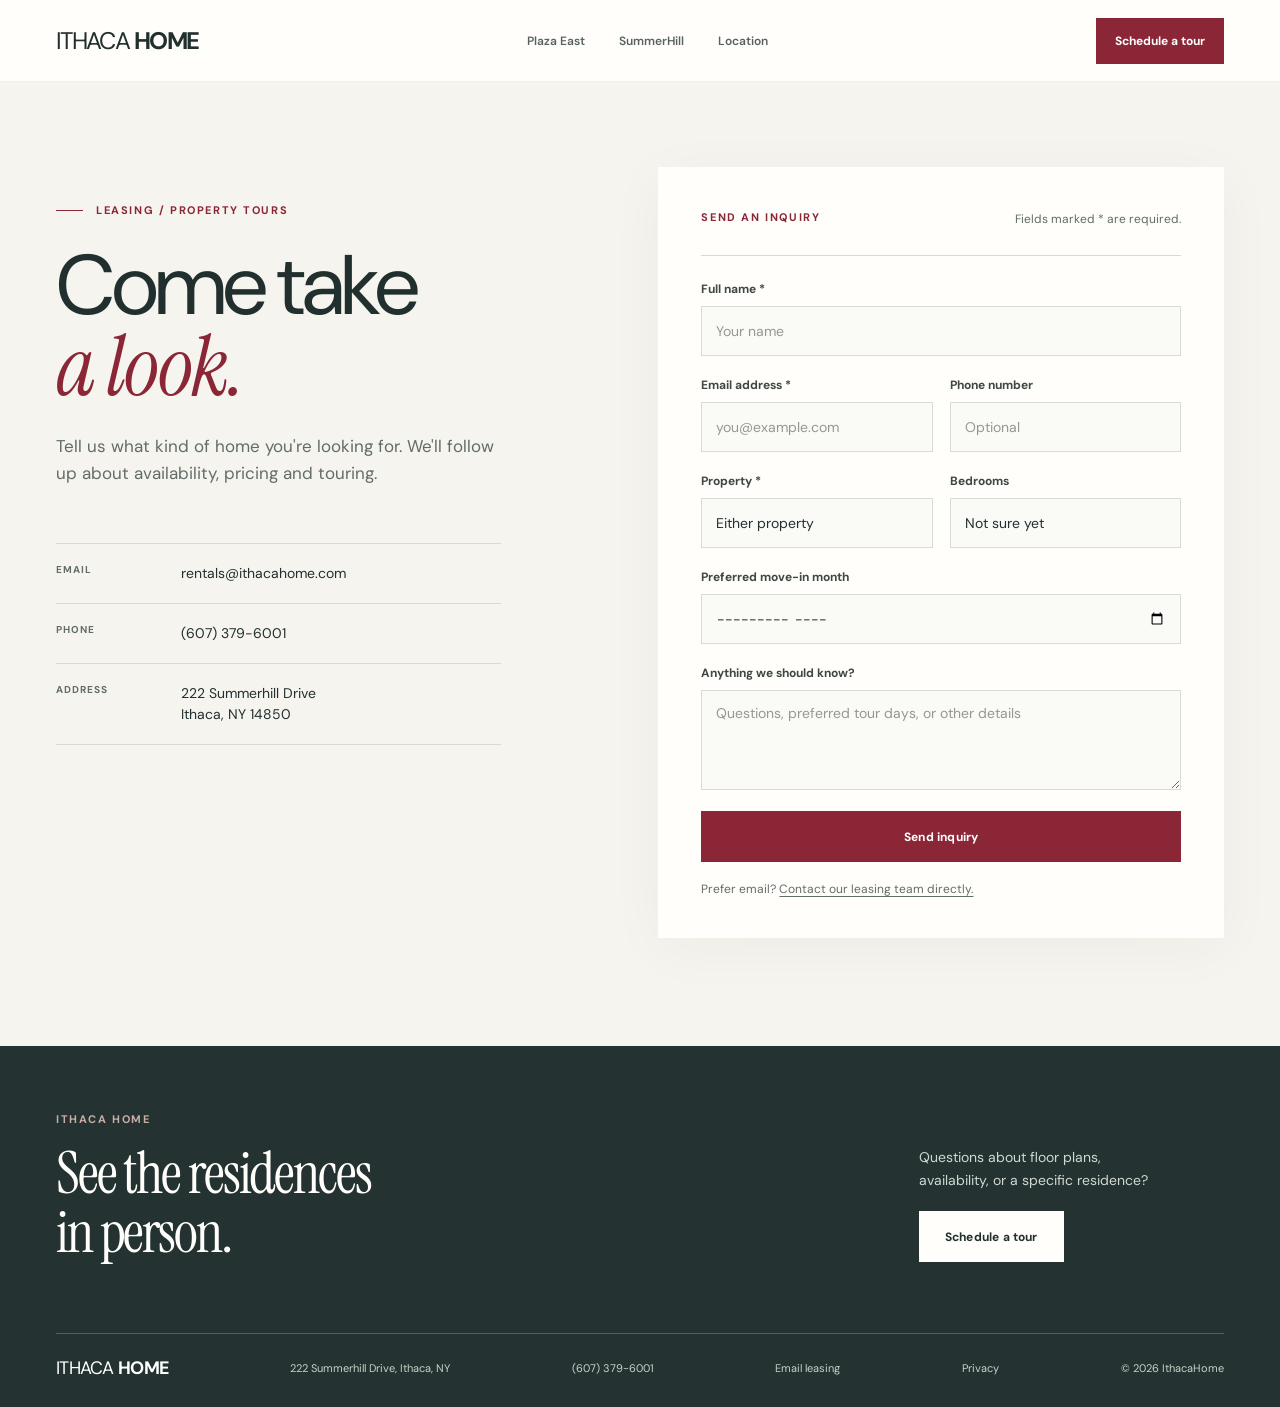
==== contact.html @ 6a053f97 "Redesign IthacaHome V9 with refined property-first layout and curated photography" ====
<!doctype html><html lang="en"><head><meta charset="utf-8"><meta name="viewport" content="width=device-width,initial-scale=1"><meta name="theme-color" content="#f6f4ee"><title>Contact &amp; Tours | IthacaHome</title><meta name="description" content="Ask about availability, leasing, or tours at Plaza East and SummerHill in Ithaca."><link rel="icon" href="/assets/favicon.svg" type="image/svg+xml"><link rel="preconnect" href="https://fonts.googleapis.com"><link rel="preconnect" href="https://fonts.gstatic.com" crossorigin><link href="https://fonts.googleapis.com/css2?family=DM+Sans:wght@400;500;600;700&family=Instrument+Serif:ital@0;1&display=swap" rel="stylesheet"><link rel="stylesheet" href="/assets/site-v9.css"><script src="/assets/site-v9.js" defer></script></head><body data-page="contact"><a class="skip-link" href="#main">Skip to content</a>
    <header class="site-header" id="site-header"><div class="header-inner"><a class="brand" href="/" aria-label="Ithaca Home, home"><span>ITHACA</span><span class="brand-home">HOME</span></a>
    <nav aria-label="Primary" class="desktop-links"><a href="/plaza-east.html" >Plaza East</a><a href="/summerhill.html" >SummerHill</a><a href="/neighborhood.html" >Location</a></nav>
    <a href="/contact.html" class="header-cta" aria-current="page">Schedule a tour</a>
    <button class="menu-button" type="button" id="menu-button" aria-controls="mobile-menu" aria-expanded="false" aria-label="Open menu"><span></span><span></span></button></div></header>
    <div class="mobile-menu" id="mobile-menu" aria-hidden="true"><nav aria-label="Mobile"><a href="/" >Home</a><a href="/plaza-east.html" >Plaza East</a><a href="/summerhill.html" >SummerHill</a><a href="/neighborhood.html" >Location</a><a href="/contact.html" aria-current="page">Schedule a tour</a></nav><div class="menu-details"><a href="tel:+16073796001">(607) 379-6001</a><a href="mailto:rentals@ithacahome.com">rentals@ithacahome.com</a></div></div><main id="main"><section class="contact-section"><div class="site-width contact-layout"><div class="contact-copy"><p class="overline line-accent">LEASING / PROPERTY TOURS</p><h1>Come take<br><em>a look.</em></h1><p>Tell us what kind of home you're looking for. We'll follow up about availability, pricing and touring.</p><div class="contact-details"><div><small>EMAIL</small><a href="mailto:rentals@ithacahome.com">rentals@ithacahome.com</a></div><div><small>PHONE</small><a href="tel:+16073796001">(607) 379-6001</a></div><div><small>ADDRESS</small><span>222 Summerhill Drive<br>Ithaca, NY 14850</span></div></div></div><div class="form-panel"><div class="form-heading"><span class="overline">SEND AN INQUIRY</span><p>Fields marked * are required.</p></div><form id="inquiry-form" novalidate><div class="form-field"><label for="name">Full name *</label><input type="text" id="name" name="name" autocomplete="name" maxlength="120" required placeholder="Your name"></div><div class="form-columns"><div class="form-field"><label for="email">Email address *</label><input type="email" id="email" name="email" maxlength="180" autocomplete="email" required placeholder="you@example.com"></div><div class="form-field"><label for="phone">Phone number</label><input type="tel" id="phone" name="phone" autocomplete="tel" maxlength="40" placeholder="Optional"></div></div><div class="form-columns"><div class="form-field"><label for="property">Property *</label><select id="property" name="property" required><option value="Either">Either property</option><option value="Plaza East">Plaza East</option><option value="SummerHill">SummerHill</option></select></div><div class="form-field"><label for="bedrooms">Bedrooms</label><select id="bedrooms" name="bedrooms"><option value="">Not sure yet</option><option value="2">2 bedrooms</option><option value="3">3 bedrooms</option><option value="4">4 bedrooms</option></select></div></div><div class="form-field"><label for="moveIn">Preferred move-in month</label><input id="moveIn" name="moveIn" type="month"></div><div class="form-field"><label for="message">Anything we should know?</label><textarea id="message" name="message" rows="4" maxlength="3000" placeholder="Questions, preferred tour days, or other details"></textarea></div><div class="trap" aria-hidden="true"><label for="website">Website</label><input type="text" id="website" name="website" tabindex="-1" autocomplete="off"></div><div id="form-status" class="form-status" role="status" aria-live="polite"></div><button class="btn btn-dark form-submit" type="submit">Send inquiry</button><p class="form-note">Prefer email? <a href="mailto:rentals@ithacahome.com">Contact our leasing team directly.</a></p></form></div></div></section></main><footer class="footer"><div class="site-width"><div class="footer-main"><div><p class="overline footer-overline">ITHACA HOME</p><h2>See the residences<br>in person.</h2></div><div class="footer-action"><p>Questions about floor plans, availability, or a specific residence?</p><a class="btn btn-light" href="/contact.html">Schedule a tour</a></div></div><div class="footer-bottom"><a href="/" class="footer-wordmark">ITHACA <strong>HOME</strong></a><span>222 Summerhill Drive, Ithaca, NY</span><a href="tel:+16073796001">(607) 379-6001</a><a href="mailto:rentals@ithacahome.com">Email leasing</a><a href="/privacy.html">Privacy</a><span>© <span id="year">2026</span> IthacaHome</span></div></div></footer><div class="lightbox" id="lightbox" aria-hidden="true" role="dialog" aria-label="Photo gallery" aria-modal="true"><button type="button" class="lightbox-close" aria-label="Close photo gallery">Close</button><button type="button" class="lightbox-prev" aria-label="Previous photo">Previous</button><figure><img alt="" id="lightbox-image"/><figcaption id="lightbox-caption"></figcaption></figure><button type="button" class="lightbox-next" aria-label="Next photo">Next</button></div></body></html>
---- assets/site-v9.css ----
:root{--ink:#21302e;--muted:#626c68;--paper:#f6f4ee;--cream:#eeeae1;--white:#fffefa;--burgundy:#8b2637;--rule:#dcd9d0;--dark:#243331;--font:'DM Sans',Arial,sans-serif;--serif:'Instrument Serif',Georgia,serif;--ease:cubic-bezier(.2,.7,.25,1)}
*{box-sizing:border-box}html{scroll-behavior:smooth;scroll-padding-top:82px}body{margin:0;background:var(--paper);color:var(--ink);font-family:var(--font);-webkit-font-smoothing:antialiased}body.menu-open,body.lightbox-open{overflow:hidden}img{display:block;max-width:100%}button,input,textarea,select{font:inherit}a{color:inherit;text-decoration:none}button{cursor:pointer}::selection{background:#8b2637;color:white}h1,h2,h3,h4,p,figure{margin:0}h1,h2,h3{font-weight:400}h1,h2{letter-spacing:-.037em}h1 em,h2 em{font-family:var(--serif);font-weight:400;letter-spacing:-.022em}p{line-height:1.6}a:focus-visible,button:focus-visible,input:focus-visible,textarea:focus-visible,select:focus-visible,summary:focus-visible{outline:3px solid #ad596a;outline-offset:4px}.skip-link{position:absolute;top:-100px;left:16px;padding:12px 24px;background:#fff;z-index:999}.skip-link:focus{top:15px}.site-width{width:min(1380px,calc(100% - 112px));margin-inline:auto}.overline{font-size:11px;line-height:1.4;letter-spacing:.145em;font-weight:700;color:var(--burgundy)}.line-accent{display:flex;align-items:center;gap:13px}.line-accent:before{content:'';width:27px;height:1px;background:currentColor}.btn{display:inline-flex;align-items:center;justify-content:center;min-height:51px;padding:15px 25px;font-size:12px;font-weight:700;letter-spacing:.015em;border:1px solid transparent;text-align:center;transition:background .3s,color .3s,transform .35s var(--ease),box-shadow .35s}.btn:hover{transform:translateY(-2px)}.btn-dark{color:white;background:var(--burgundy)}.btn-dark:hover{background:#67202d;box-shadow:0 9px 24px #611e2a2b}.btn-light{color:var(--ink);background:var(--white)}.btn-light:hover{background:#ded9cf}.text-link{display:inline-block;position:relative;padding:9px 0;color:var(--ink);font-size:13px;font-weight:700}.text-link:after{content:'';position:absolute;left:0;bottom:4px;width:100%;height:1px;background:currentColor;transition:transform .3s;transform-origin:right}.text-link:hover:after{transform:scaleX(.4)}.page-section{padding-block:104px}.site-header{height:82px;background:var(--white);position:relative;z-index:30;border-bottom:1px solid rgba(41,51,47,.07)}.header-inner{height:100%;width:min(1470px,calc(100% - 112px));margin:auto;display:flex;align-items:center;justify-content:space-between;gap:22px}.brand{white-space:nowrap;font-size:24px;letter-spacing:-.07em;display:flex;align-items:baseline;color:var(--ink)}.brand span:first-child{font-weight:400}.brand-home{font-weight:700;margin-left:5px}.desktop-links{display:flex;gap:34px;align-items:center;margin-left:auto;margin-right:auto}.desktop-links a{font-size:12px;font-weight:600;color:#576260;transition:color .22s;position:relative}.desktop-links a:hover,.desktop-links a[aria-current]{color:var(--burgundy)}.desktop-links a[aria-current]:after{content:'';height:2px;position:absolute;bottom:-12px;left:0;right:0;background:var(--burgundy)}.header-cta{background:var(--dark);color:white;font-size:12px;font-weight:700;padding:15px 19px;transition:background .25s}.header-cta:hover,.header-cta[aria-current]{background:var(--burgundy)}.menu-button{display:none;width:48px;height:48px;border:0;background:transparent;flex-direction:column;gap:6px;justify-content:center;align-items:center}.menu-button span{height:2px;width:23px;background:var(--ink);transition:transform .28s}.mobile-menu{display:none}
/* Above the fold */
.home-hero{min-height:676px;display:grid;grid-template-columns:minmax(440px,45%) 1fr;overflow:hidden;background:var(--white)}.hero-text{position:relative;min-height:676px;display:flex;flex-direction:column;padding:74px max(46px,calc((100vw - 1380px)/2)) 34px max(56px,calc((100vw - 1380px)/2));justify-content:center}.hero-text-inner{max-width:590px}.hero-text h1{font-size:clamp(68px,6.6vw,118px);line-height:.93;max-width:630px;margin:31px 0 24px}.hero-text h1 em{display:block;color:var(--burgundy);margin-top:7px}.hero-description{font-size:17px;color:var(--muted);max-width:415px;line-height:1.65}.hero-actions{display:flex;align-items:center;gap:34px;margin-top:31px;flex-wrap:wrap}.hero-detail{position:absolute;left:max(56px,calc((100vw - 1380px)/2));bottom:28px;display:flex;gap:22px}.hero-detail span{font-size:10px;font-weight:700;letter-spacing:.08em;color:#7b817c}.hero-detail span+span:before{content:'';display:inline-block;width:3px;height:3px;margin:0 22px 2px 0;border-radius:50%;background:var(--burgundy)}.hero-visual{position:relative;overflow:hidden;min-height:676px;background:#b1c1c2}.hero-visual img{height:100%;width:100%;object-fit:cover;object-position:52% 53%;animation:heroReveal 1.6s var(--ease) both}.image-label{position:absolute;bottom:24px;right:30px;background:rgba(254,254,249,.94);padding:11px 15px;color:var(--ink);font-size:9px;font-weight:700;letter-spacing:.13em;backdrop-filter:blur(8px)}@keyframes heroReveal{from{opacity:.45;transform:scale(1.08)}to{opacity:1;transform:scale(1)}}.enter{animation:fadeRise .8s var(--ease) both}.delay-1{animation-delay:.12s}.delay-2{animation-delay:.22s}.delay-3{animation-delay:.34s}@keyframes fadeRise{from{opacity:0;transform:translateY(19px)}to{opacity:1;transform:none}}
/* Home / property overview */
.section-lead{display:grid;grid-template-columns:1.4fr .62fr;gap:45px;align-items:end;margin-bottom:44px}.section-lead h2{font-size:clamp(45px,4.8vw,72px);line-height:1.02;margin-top:16px}.section-lead h2 em{color:var(--burgundy)}.section-lead>p{max-width:325px;color:var(--muted);font-size:15px;padding-bottom:7px}.property-section{background:var(--paper)}.property-showcase{display:grid;grid-template-columns:1fr 1fr;gap:22px}.property-feature{display:block;min-width:0;background:var(--white);transition:transform .5s var(--ease),box-shadow .5s var(--ease)}.property-feature:hover{transform:translateY(-5px);box-shadow:0 22px 60px #1b30261a}.feature-photo{height:clamp(320px,33vw,470px);overflow:hidden;background:#dedad3}.feature-photo img{width:100%;height:100%;object-fit:cover;transition:transform .8s var(--ease)}.property-feature:hover .feature-photo img{transform:scale(1.045)}.feature-bottom{padding:28px 30px 32px;display:flex;align-items:flex-end;justify-content:space-between;gap:20px}.feature-bottom h3{font:400 clamp(35px,3.5vw,51px)/1 var(--serif);margin:12px 0 7px}.feature-bottom p:not(.overline){font-size:13px;color:var(--muted)}.feature-link{white-space:nowrap;display:flex;flex-direction:column;gap:7px;align-items:flex-start;font-size:12px;font-weight:700}.underbar{height:1px;width:100%;background:var(--burgundy);transform-origin:left;transition:transform .35s}.property-feature:hover .underbar{transform:scaleX(.6)}.editorial-section{background:#e9e7df}.editorial-layout{display:grid;grid-template-columns:1fr 1fr;gap:9%}.editorial-copy{align-self:center}.editorial-copy h2{font-size:clamp(46px,4.5vw,69px);line-height:1.03;margin:16px 0 22px}.editorial-copy h2 em{color:var(--burgundy)}.editorial-copy>p:not(.overline){font-size:15px;color:var(--muted);max-width:385px;margin-bottom:20px}.amenity-rows{border-top:1px solid #c9c6bc}.amenity-rows>div{border-bottom:1px solid #c9c6bc;padding:18px 0;display:grid;grid-template-columns:1fr 1.1fr;gap:24px;align-items:start}.amenity-rows h3{font-size:18px;font-weight:600;line-height:1.3}.amenity-rows p{font-size:13px;line-height:1.6;color:var(--muted)}.interior-section{background:var(--white)}.section-lead.compact h2{font-size:clamp(46px,4.4vw,68px)}.interior-grid{display:grid;grid-template-columns:1fr 1fr;gap:22px}.interior-photo img{height:clamp(290px,32vw,450px);width:100%;object-fit:cover;background:#e4e0d7}.interior-photo figcaption{display:flex;justify-content:space-between;border-bottom:1px solid var(--rule);padding:17px 1px;font-size:13px}.interior-photo strong{font-weight:700}.interior-photo figcaption span{color:var(--muted)}.cta-strip{padding:45px 0;background:#dfded5}.strip-content{display:flex;align-items:center;justify-content:space-between;gap:30px}.strip-content h2{font:400 clamp(35px,3.7vw,55px)/1.07 var(--serif);margin-top:11px}
/* Detail property pages */
.detail-hero{background:var(--white)}.detail-hero-inner{display:grid;grid-template-columns:42% 58%;min-height:550px}.detail-hero-copy{position:relative;padding:85px 35px 55px 0;display:flex;flex-direction:column;justify-content:center}.detail-hero-copy h1{font-size:clamp(65px,6.4vw,100px);line-height:.96;margin:29px 0 22px}.detail-hero-copy h1 em{color:var(--burgundy)}.detail-summary{font-size:17px;color:var(--muted);max-width:420px}.detail-actions{display:flex;gap:28px;align-items:center;flex-wrap:wrap;margin-top:30px}.detail-stat{position:absolute;bottom:33px;left:0;display:flex;gap:28px;color:#797f79;font-size:10px;font-weight:700;letter-spacing:.09em}.detail-photo{height:550px;position:relative;overflow:hidden}.detail-photo img{height:100%;width:100%;object-fit:cover;animation:heroReveal 1.3s var(--ease) both}.detail-introduction{background:var(--paper);padding-block:88px}.detail-intro-inner{display:grid;grid-template-columns:1fr 1fr;gap:10%;align-items:center}.detail-intro-inner h2{font-size:clamp(49px,4.6vw,72px);line-height:1.03;margin-top:15px}.detail-intro-inner h2 em{color:var(--burgundy)}.intro-paragraph p{font-size:18px;line-height:1.6;max-width:580px;color:#4c5853;margin-bottom:20px}.feature-list-section{background:#ebe9e1;padding-block:70px 78px}.fact-grid{display:grid;grid-template-columns:repeat(3,1fr);gap:0 33px;margin-top:27px}.fact-item{border-top:1px solid #cfcac1;padding:19px 0 23px}.fact-item h3{font-size:17px;font-weight:600;margin-bottom:9px}.fact-item p{color:var(--muted);font-size:13px}.floor-section{background:var(--white)}.floor-layout{display:grid;grid-template-columns:1fr 1fr;gap:10%;align-items:start}.floor-intro h2{font-size:clamp(47px,4.2vw,65px);line-height:1.04;margin:17px 0 18px}.floor-intro h2 em{color:var(--burgundy)}.floor-intro>p:not(.overline){color:var(--muted);max-width:430px;font-size:15px}.bedroom-options{display:grid;gap:10px}.bedroom-option{display:flex;align-items:center;gap:23px;border:1px solid var(--rule);padding:19px 23px;background:#faf9f5;transition:background .25s,transform .3s}.bedroom-option:hover{background:#eeeae2;transform:translateX(3px)}.bedroom-option>span{font:400 51px/1 var(--serif);color:var(--burgundy);width:40px}.bedroom-option div{display:flex;flex-direction:column;gap:4px}.bedroom-option strong{font-size:15px}.bedroom-option small{font-size:12px;color:var(--muted)}.gallery-section{background:var(--paper);padding-top:90px}.gallery-grid{display:grid;grid-auto-flow:dense;grid-template-columns:repeat(3,minmax(0,1fr));gap:13px}.gallery-tile{border:0;position:relative;padding:0;background:#e5e3dc;height:285px;overflow:hidden}.gallery-tile.gallery-large{grid-column:span 2;height:410px}.gallery-tile img{height:100%;width:100%;object-fit:cover;transition:transform .7s var(--ease),filter .5s;filter:saturate(.91)}.gallery-tile:hover img{transform:scale(1.04);filter:saturate(1)}.gallery-tile:after{content:'';position:absolute;inset:50% 0 0;background:linear-gradient(transparent,rgba(0,0,0,.38));pointer-events:none;opacity:.65}.gallery-count{position:absolute;bottom:16px;left:18px;color:white;font-size:10px;letter-spacing:.08em;z-index:1}.gallery-hidden{display:none}.gallery-more{margin:25px auto 0;display:block;min-height:47px;border:1px solid var(--ink);background:transparent;color:var(--ink);font-weight:700;font-size:12px;padding:10px 27px;transition:background .25s,color .25s}.gallery-more:hover{background:var(--ink);color:white}.next-property{background:#e4e1d8;padding-block:50px}.next-property-inner{display:flex;align-items:center;justify-content:space-between;gap:30px}.next-property h2{font:400 50px/1.1 var(--serif);margin-top:8px}
/* Neighborhood */
.neighborhood-hero{padding:80px 0;background:var(--white)}.neighborhood-split{display:grid;grid-template-columns:42% 58%;align-items:center;gap:0}.neighborhood-split>div{padding:25px 50px 25px 0}.neighborhood-split h1{font-size:clamp(57px,5.6vw,88px);line-height:.98;margin:26px 0}.neighborhood-split h1 em{color:var(--burgundy)}.neighborhood-split p:not(.overline){font-size:16px;color:var(--muted);max-width:410px;margin-bottom:24px}.neighborhood-image{height:580px;overflow:hidden;position:relative}.neighborhood-image img{width:100%;height:100%;object-fit:cover}.neighborhood-image figcaption,.location-photo-inner figcaption{position:absolute;bottom:18px;left:19px;background:var(--white);font-size:10px;letter-spacing:.09em;padding:9px 12px}.location-info{background:#e9e7df}.location-cards{display:grid;grid-template-columns:1fr 1fr;gap:12%}.location-cards h2{font-size:clamp(53px,4.8vw,74px);line-height:1.02;margin:20px 0 18px}.location-points>div{border-top:1px solid #c9c6bd;padding:20px 0}.location-points h3{font-size:18px;font-weight:600;margin-bottom:8px}.location-points p{font-size:14px;color:var(--muted)}.location-photo-block{background:var(--white)}.location-photo-inner{display:grid;grid-template-columns:1fr .75fr;gap:8%;align-items:center}.location-photo-inner figure{position:relative}.location-photo-inner img{height:420px;width:100%;object-fit:cover}.location-photo-inner h2{font-size:clamp(42px,4vw,62px);line-height:1.09;margin:21px 0 29px}
/* Contact */
.contact-section{background:var(--paper);padding:85px 0 108px}.contact-layout{display:grid;grid-template-columns:.9fr 1fr;gap:8%;align-items:start}.contact-copy{padding-top:36px}.contact-copy h1{font-size:clamp(67px,6.6vw,103px);line-height:.96;margin:27px 0 25px}.contact-copy h1 em{color:var(--burgundy)}.contact-copy>p:not(.overline){color:var(--muted);font-size:17px;max-width:440px}.contact-details{border-top:1px solid var(--rule);margin-top:56px;max-width:445px}.contact-details>div{display:grid;grid-template-columns:110px 1fr;gap:15px;border-bottom:1px solid var(--rule);padding:19px 0}.contact-details small{color:var(--muted);font-weight:700;font-size:10px;letter-spacing:.1em}.contact-details a,.contact-details span{font-size:14px;line-height:1.5}.contact-details a:hover{color:var(--burgundy)}.form-panel{padding:43px 43px 39px;background:var(--white);box-shadow:0 10px 55px #27271e0a}.form-heading{display:flex;justify-content:space-between;gap:10px;border-bottom:1px solid var(--rule);padding-bottom:26px;margin-bottom:25px}.form-heading p{font-size:12px;color:var(--muted)}.form-field{margin-bottom:21px}.form-field label{display:block;font-size:12px;font-weight:700;margin-bottom:9px;color:#3d4844}.form-field input,.form-field select,.form-field textarea{display:block;width:100%;appearance:none;border:1px solid #d9dbd6;border-radius:0;min-height:50px;background:#fafaf7;color:var(--ink);font-size:14px;padding:13px 14px;transition:border .2s,background .2s}.form-field textarea{resize:vertical;min-height:95px}.form-field input:focus,.form-field select:focus,.form-field textarea:focus{border-color:var(--burgundy);background:#fff;outline:1px solid var(--burgundy);outline-offset:0}.form-field ::placeholder{color:#929992}.form-columns{display:grid;grid-template-columns:1fr 1fr;gap:17px}.trap{position:absolute;left:-9999px;height:1px;overflow:hidden}.form-submit{width:100%}.form-status{min-height:0;font-size:13px;line-height:1.5}.form-status:not(:empty){padding:12px;margin:0 0 17px;background:#f3e8e2}.form-status.success{background:#e7f0e9}.form-note{font-size:12px;color:var(--muted);margin-top:18px}.form-note a{text-decoration:underline;text-underline-offset:3px}.text-page{padding:96px 0 130px}.text-page h1{font-size:clamp(64px,6vw,99px);margin:20px 0 40px}.policy-copy{max-width:790px}.policy-copy>p{font-size:16px;color:var(--muted);margin:0 0 22px}.policy-copy h2{font-family:var(--serif);font-size:33px;margin:31px 0 14px}.policy-copy a{text-decoration:underline}.policy-copy .policy-note{font-size:13px;margin-top:50px}
/* Footer */
.footer{background:var(--dark);color:var(--white);padding:66px 0 27px}.footer-main{display:grid;grid-template-columns:1fr .38fr;gap:60px;align-items:end;padding-bottom:71px}.footer-overline{color:#cbaea6}.footer-main h2{font:400 clamp(43px,4.5vw,70px)/1.02 var(--serif);margin-top:17px}.footer-action p{font-size:14px;color:#d1d8d2;max-width:245px;margin-bottom:20px}.footer-bottom{border-top:1px solid #56605b;padding-top:22px;display:flex;gap:25px;align-items:center;justify-content:space-between;flex-wrap:wrap}.footer-bottom>*{font-size:11px;color:#cbd1ca}.footer-wordmark{white-space:nowrap;font-size:18px;letter-spacing:-.04em!important;color:white!important}.footer-wordmark strong{font-weight:700}.footer-bottom a:hover{text-decoration:underline}
/* Lightbox */
.lightbox{display:none;position:fixed;inset:0;background:rgba(17,22,20,.96);z-index:200;color:white;align-items:center;justify-content:center;gap:22px;padding:60px 30px 40px}.lightbox[aria-hidden="false"]{display:flex}.lightbox figure{height:100%;width:min(78vw,1200px);display:flex;flex-direction:column;align-items:center;justify-content:center}.lightbox figure img{width:100%;height:calc(100% - 36px);object-fit:contain}.lightbox figcaption{text-align:center;font-size:12px;padding-top:12px;color:#ddd}.lightbox button{border:1px solid #9a9d98;background:transparent;color:white;font-size:12px;min-height:44px;padding:9px 14px}.lightbox button:hover{background:#ffffff1e}.lightbox-close{position:absolute;right:22px;top:22px}.lightbox-prev,.lightbox-next{min-width:78px}
/* Reveal */
.reveal{opacity:0;transform:translateY(25px);transition:opacity .9s var(--ease),transform .9s var(--ease)}.reveal.in-view{opacity:1;transform:none}.reveal-late{transition-delay:.12s}
@media(max-width:1200px){.site-width{width:calc(100% - 80px)}.header-inner{width:calc(100% - 80px)}.home-hero{grid-template-columns:47% 53%}.hero-text{padding-left:40px;padding-right:30px}.hero-detail{left:40px}.hero-text h1{font-size:clamp(65px,6.5vw,93px)}.hero-description{font-size:15px}.detail-hero-inner{grid-template-columns:45% 55%}.detail-hero-copy h1{font-size:clamp(58px,6vw,78px)}}
@media(max-width:900px){.page-section{padding-block:75px}.site-width{width:calc(100% - 52px)}.header-inner{width:calc(100% - 52px)}.site-header{height:72px}.desktop-links{gap:17px}.brand{font-size:21px}.home-hero{grid-template-columns:47% 53%;min-height:530px}.hero-visual,.hero-text{min-height:530px}.hero-text{padding:53px 25px 40px 26px}.hero-detail{left:26px;bottom:21px;gap:8px}.hero-detail span{font-size:8px}.hero-detail span+span:before{margin:0 8px 2px 0}.hero-text h1{font-size:clamp(51px,6.9vw,69px);margin:23px 0 16px}.hero-description{font-size:14px}.hero-actions{gap:18px}.section-lead{grid-template-columns:1fr 0.7fr;gap:25px}.feature-bottom{padding:21px}.editorial-layout{gap:5%}.amenity-rows>div{grid-template-columns:1fr;gap:5px}.amenity-rows h3{font-size:16px}.detail-hero-inner{grid-template-columns:45% 55%;min-height:490px}.detail-photo{height:490px}.detail-hero-copy{padding:52px 20px 47px 0}.detail-hero-copy h1{font-size:clamp(53px,6.3vw,74px)}.detail-stat{font-size:9px}.detail-summary{font-size:15px}.gallery-tile{height:205px}.gallery-tile.gallery-large{height:305px}.contact-layout{gap:5%}.form-panel{padding:30px}.contact-copy h1{font-size:70px}}
@media(max-width:700px){html{scroll-padding-top:68px}.site-header{height:67px;position:sticky;top:0;box-shadow:0 1px 0 #dedfd7}.header-inner{width:calc(100% - 38px)}.brand{font-size:21px}.desktop-links{display:none}.header-cta{margin-left:auto;font-size:11px;padding:12px 13px}.menu-button{display:flex;width:36px;height:41px;margin-left:1px}.menu-button span{width:21px}.menu-button[aria-expanded="true"] span:first-child{transform:translateY(4px) rotate(45deg)}.menu-button[aria-expanded="true"] span:last-child{transform:translateY(-4px) rotate(-45deg)}.mobile-menu{display:block;position:fixed;top:67px;right:0;left:0;z-index:28;background:var(--white);padding:22px 24px 30px;box-shadow:0 20px 28px #00000014;transform:translateY(-110%);opacity:0;visibility:hidden;transition:transform .32s var(--ease),opacity .25s,visibility .3s;max-height:calc(100dvh - 67px);overflow:auto}.mobile-menu.open{transform:none;opacity:1;visibility:visible}.mobile-menu nav{display:grid}.mobile-menu nav a{border-bottom:1px solid var(--rule);font-size:20px;padding:15px 0;letter-spacing:-.035em}.mobile-menu nav a[aria-current]{color:var(--burgundy)}.menu-details{display:flex;flex-direction:column;gap:9px;padding-top:22px;font-size:12px;color:var(--muted)}.site-width{width:calc(100% - 38px)}.overline{font-size:10px}.page-section{padding-block:63px}.home-hero{display:flex;flex-direction:column;min-height:0}.hero-text{order:1;min-height:0;padding:53px 21px 43px}.hero-text-inner{max-width:530px}.hero-text h1{font-size:clamp(59px,12vw,88px);margin:25px 0 20px;max-width:530px}.hero-description{font-size:15px;max-width:440px}.hero-actions{gap:20px;margin-top:24px}.hero-detail{position:static;gap:13px;margin-top:48px;flex-wrap:wrap}.hero-detail span{font-size:9px}.hero-visual{min-height:0;height:350px;order:2}.hero-visual img{object-position:50% 51%}.image-label{bottom:13px;right:13px;padding:8px 10px;font-size:8px}.section-lead{display:block;margin-bottom:26px}.section-lead h2,.section-lead.compact h2{font-size:clamp(47px,10vw,64px);margin-top:12px}.section-lead>p{margin-top:16px;font-size:14px;max-width:420px}.property-showcase{grid-template-columns:1fr;gap:24px}.feature-photo{height:310px}.feature-bottom{padding:20px 18px 24px}.feature-bottom h3{font-size:42px}.feature-link{font-size:11px}.editorial-layout{grid-template-columns:1fr;gap:32px}.editorial-copy h2{font-size:clamp(49px,9.5vw,65px)}.amenity-rows>div{grid-template-columns:1fr 1fr;gap:14px}.interior-grid{grid-template-columns:1fr;gap:32px}.interior-photo img{height:320px}.strip-content{align-items:flex-start;flex-direction:column;gap:18px}.strip-content h2{font-size:42px}.detail-hero-inner{width:100%;display:flex;flex-direction:column;min-height:0}.detail-hero-copy{padding:54px 19px 58px}.detail-hero-copy h1{font-size:clamp(66px,11.5vw,90px);margin:24px 0 18px}.detail-hero-copy h1 em{display:inline}.detail-summary{font-size:15px}.detail-stat{position:static;margin-top:35px;font-size:9px;flex-wrap:wrap}.detail-photo{height:380px}.detail-introduction{padding-block:60px}.detail-intro-inner{grid-template-columns:1fr;gap:22px}.detail-intro-inner h2{font-size:57px}.intro-paragraph p{font-size:16px}.fact-grid{grid-template-columns:1fr 1fr;gap:0 17px}.fact-item h3{font-size:15px}.floor-layout{grid-template-columns:1fr;gap:27px}.floor-intro h2{font-size:54px}.gallery-grid{grid-template-columns:repeat(2,minmax(0,1fr));gap:8px}.gallery-tile{height:170px}.gallery-tile.gallery-large{height:235px}.gallery-section{padding-top:69px}.next-property-inner{align-items:flex-start;flex-direction:column;gap:20px}.next-property h2{font-size:44px}.neighborhood-hero{padding:43px 0 0}.neighborhood-split{display:block}.neighborhood-split>div{padding:10px 0 35px}.neighborhood-split h1{font-size:clamp(57px,11vw,79px)}.neighborhood-image{height:360px;margin:0 -19px}.location-cards,.location-photo-inner{grid-template-columns:1fr;gap:25px}.location-cards h2{font-size:57px}.location-photo-inner img{height:285px}.location-photo-inner>div{padding-top:8px}.location-photo-inner h2{font-size:49px}.contact-section{padding:48px 0 75px}.contact-layout{grid-template-columns:1fr;gap:32px}.contact-copy{padding-top:3px}.contact-copy h1{font-size:clamp(70px,13vw,92px);margin:22px 0}.contact-copy>p:not(.overline){font-size:15px}.contact-details{margin-top:30px}.contact-details>div{padding:12px 0}.form-panel{padding:27px 20px 30px}.form-heading{padding-bottom:19px;margin-bottom:20px}.form-columns{grid-template-columns:1fr;gap:0}.form-field{margin-bottom:17px}.form-field input,.form-field select{min-height:48px}.text-page{padding:63px 0}.text-page h1{font-size:67px}.footer{padding:52px 0 26px}.footer-main{grid-template-columns:1fr;gap:23px;padding-bottom:40px}.footer-main h2{font-size:53px}.footer-action p{max-width:370px}.footer-bottom{display:grid;grid-template-columns:1fr 1fr;gap:17px}.footer-bottom>*{font-size:11px}.footer-wordmark{grid-column:span 2}.lightbox{padding:65px 12px 28px;gap:5px}.lightbox figure{width:calc(100vw - 112px)}.lightbox button{font-size:10px;padding:5px;min-width:0}.lightbox-prev,.lightbox-next{max-width:48px;word-break:break-all}}
@media(max-width:390px){.hero-text h1{font-size:57px}.hero-visual{height:300px}.hero-actions{gap:12px}.btn{padding:14px 17px}.hero-detail{gap:8px}.hero-detail span{font-size:8px}.feature-photo{height:260px}.feature-bottom{align-items:flex-start}.feature-link{white-space:normal;margin-top:6px}.amenity-rows>div{grid-template-columns:1fr}.detail-photo{height:310px}.gallery-tile{height:135px}.gallery-tile.gallery-large{height:180px}.footer-bottom{grid-template-columns:1fr}}
@media(prefers-reduced-motion:reduce){html{scroll-behavior:auto}*,*:before,*:after{animation-duration:.01ms!important;animation-iteration-count:1!important;transition-duration:.01ms!important}.reveal{opacity:1;transform:none}}

/* Intentional large-format property interiors */
.interior-detail{background:#fffefa;padding-block:83px}.interior-detail-heading{display:flex;justify-content:space-between;align-items:end;margin-bottom:24px}.interior-detail-heading h2{font-size:clamp(43px,4.2vw,64px)}.interior-detail-heading em{color:var(--burgundy)}.detail-image-pair{display:grid;grid-template-columns:1.25fr .75fr;gap:17px}.detail-image-pair figure{margin:0}.detail-image-pair img{height:430px;object-fit:cover;width:100%;background:#eeeae1}.detail-image-pair figcaption{font-size:10px;letter-spacing:.12em;font-weight:700;color:var(--muted);padding-top:12px}@media(max-width:700px){.interior-detail{padding-block:60px}.interior-detail-heading{display:block}.interior-detail-heading h2{margin-top:12px;font-size:50px}.detail-image-pair{grid-template-columns:1fr;gap:23px}.detail-image-pair img{height:285px}}
.desktop-links a{white-space:nowrap}
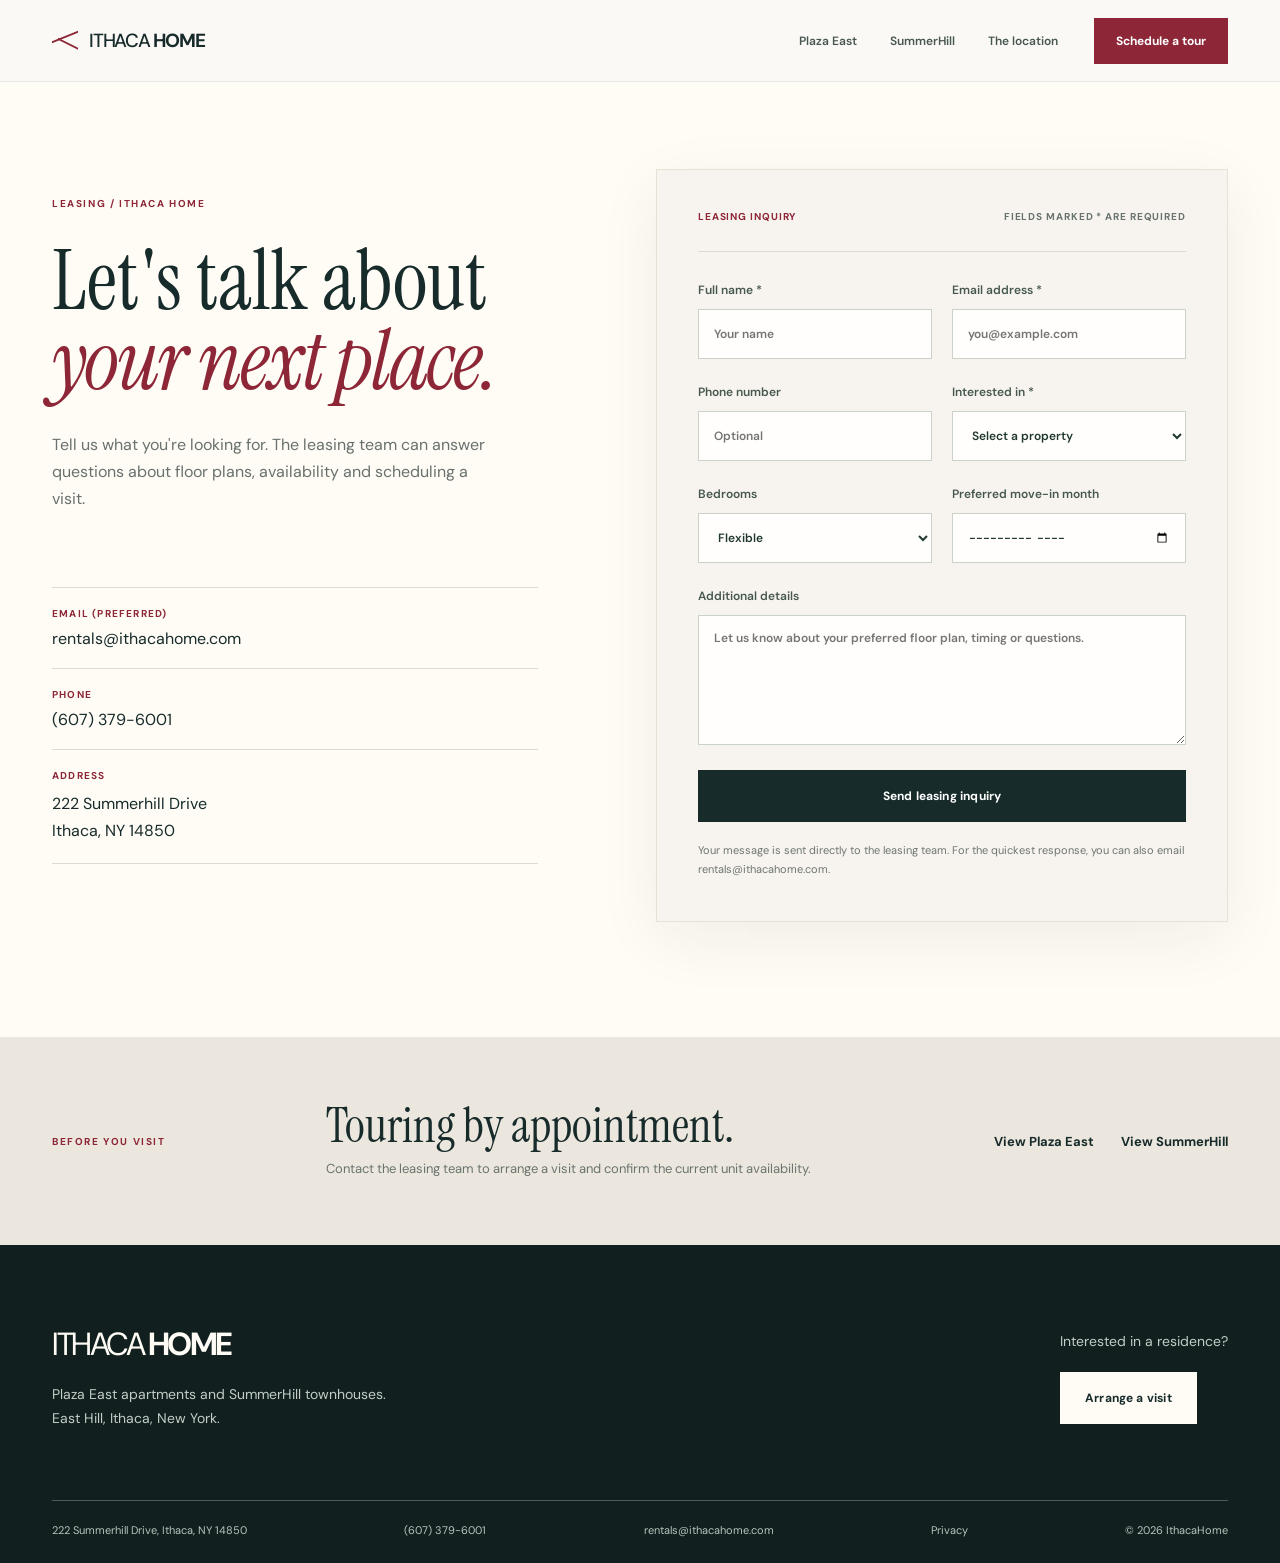
==== commit 9c04d8ae: "Redesign IthacaHome: cinematic layouts, complete galleries, responsive experience, SEO" ====
--- a/contact.html
+++ b/contact.html
@@ -1,6 +1,2 @@
-<!doctype html><html lang="en"><head><meta charset="utf-8"><meta name="viewport" content="width=device-width,initial-scale=1"><meta name="theme-color" content="#f6f4ee"><title>Contact &amp; Tours | IthacaHome</title><meta name="description" content="Ask about availability, leasing, or tours at Plaza East and SummerHill in Ithaca."><link rel="icon" href="/assets/favicon.svg" type="image/svg+xml"><link rel="preconnect" href="https://fonts.googleapis.com"><link rel="preconnect" href="https://fonts.gstatic.com" crossorigin><link href="https://fonts.googleapis.com/css2?family=DM+Sans:wght@400;500;600;700&family=Instrument+Serif:ital@0;1&display=swap" rel="stylesheet"><link rel="stylesheet" href="/assets/site-v9.css"><script src="/assets/site-v9.js" defer></script></head><body data-page="contact"><a class="skip-link" href="#main">Skip to content</a>
-    <header class="site-header" id="site-header"><div class="header-inner"><a class="brand" href="/" aria-label="Ithaca Home, home"><span>ITHACA</span><span class="brand-home">HOME</span></a>
-    <nav aria-label="Primary" class="desktop-links"><a href="/plaza-east.html" >Plaza East</a><a href="/summerhill.html" >SummerHill</a><a href="/neighborhood.html" >Location</a></nav>
-    <a href="/contact.html" class="header-cta" aria-current="page">Schedule a tour</a>
-    <button class="menu-button" type="button" id="menu-button" aria-controls="mobile-menu" aria-expanded="false" aria-label="Open menu"><span></span><span></span></button></div></header>
-    <div class="mobile-menu" id="mobile-menu" aria-hidden="true"><nav aria-label="Mobile"><a href="/" >Home</a><a href="/plaza-east.html" >Plaza East</a><a href="/summerhill.html" >SummerHill</a><a href="/neighborhood.html" >Location</a><a href="/contact.html" aria-current="page">Schedule a tour</a></nav><div class="menu-details"><a href="tel:+16073796001">(607) 379-6001</a><a href="mailto:rentals@ithacahome.com">rentals@ithacahome.com</a></div></div><main id="main"><section class="contact-section"><div class="site-width contact-layout"><div class="contact-copy"><p class="overline line-accent">LEASING / PROPERTY TOURS</p><h1>Come take<br><em>a look.</em></h1><p>Tell us what kind of home you're looking for. We'll follow up about availability, pricing and touring.</p><div class="contact-details"><div><small>EMAIL</small><a href="mailto:rentals@ithacahome.com">rentals@ithacahome.com</a></div><div><small>PHONE</small><a href="tel:+16073796001">(607) 379-6001</a></div><div><small>ADDRESS</small><span>222 Summerhill Drive<br>Ithaca, NY 14850</span></div></div></div><div class="form-panel"><div class="form-heading"><span class="overline">SEND AN INQUIRY</span><p>Fields marked * are required.</p></div><form id="inquiry-form" novalidate><div class="form-field"><label for="name">Full name *</label><input type="text" id="name" name="name" autocomplete="name" maxlength="120" required placeholder="Your name"></div><div class="form-columns"><div class="form-field"><label for="email">Email address *</label><input type="email" id="email" name="email" maxlength="180" autocomplete="email" required placeholder="you@example.com"></div><div class="form-field"><label for="phone">Phone number</label><input type="tel" id="phone" name="phone" autocomplete="tel" maxlength="40" placeholder="Optional"></div></div><div class="form-columns"><div class="form-field"><label for="property">Property *</label><select id="property" name="property" required><option value="Either">Either property</option><option value="Plaza East">Plaza East</option><option value="SummerHill">SummerHill</option></select></div><div class="form-field"><label for="bedrooms">Bedrooms</label><select id="bedrooms" name="bedrooms"><option value="">Not sure yet</option><option value="2">2 bedrooms</option><option value="3">3 bedrooms</option><option value="4">4 bedrooms</option></select></div></div><div class="form-field"><label for="moveIn">Preferred move-in month</label><input id="moveIn" name="moveIn" type="month"></div><div class="form-field"><label for="message">Anything we should know?</label><textarea id="message" name="message" rows="4" maxlength="3000" placeholder="Questions, preferred tour days, or other details"></textarea></div><div class="trap" aria-hidden="true"><label for="website">Website</label><input type="text" id="website" name="website" tabindex="-1" autocomplete="off"></div><div id="form-status" class="form-status" role="status" aria-live="polite"></div><button class="btn btn-dark form-submit" type="submit">Send inquiry</button><p class="form-note">Prefer email? <a href="mailto:rentals@ithacahome.com">Contact our leasing team directly.</a></p></form></div></div></section></main><footer class="footer"><div class="site-width"><div class="footer-main"><div><p class="overline footer-overline">ITHACA HOME</p><h2>See the residences<br>in person.</h2></div><div class="footer-action"><p>Questions about floor plans, availability, or a specific residence?</p><a class="btn btn-light" href="/contact.html">Schedule a tour</a></div></div><div class="footer-bottom"><a href="/" class="footer-wordmark">ITHACA <strong>HOME</strong></a><span>222 Summerhill Drive, Ithaca, NY</span><a href="tel:+16073796001">(607) 379-6001</a><a href="mailto:rentals@ithacahome.com">Email leasing</a><a href="/privacy.html">Privacy</a><span>© <span id="year">2026</span> IthacaHome</span></div></div></footer><div class="lightbox" id="lightbox" aria-hidden="true" role="dialog" aria-label="Photo gallery" aria-modal="true"><button type="button" class="lightbox-close" aria-label="Close photo gallery">Close</button><button type="button" class="lightbox-prev" aria-label="Previous photo">Previous</button><figure><img alt="" id="lightbox-image"/><figcaption id="lightbox-caption"></figcaption></figure><button type="button" class="lightbox-next" aria-label="Next photo">Next</button></div></body></html>
+<!doctype html><html lang="en"><head><meta charset="utf-8"><meta name="viewport" content="width=device-width, initial-scale=1"><meta name="theme-color" content="#f7f4ef"><meta name="description" content="Contact IthacaHome leasing to inquire about Plaza East or SummerHill apartments and townhouses or to schedule a tour in Ithaca, NY."><title>Contact &amp; Schedule a Tour | IthacaHome</title><link rel="canonical" href="https://www.ithacahome.com/contact.html"><meta property="og:type" content="website"><meta property="og:title" content="Contact &amp; Schedule a Tour | IthacaHome"><meta property="og:description" content="Contact IthacaHome leasing to inquire about Plaza East or SummerHill apartments and townhouses or to schedule a tour in Ithaca, NY."><meta property="og:url" content="https://www.ithacahome.com/contact.html"><meta property="og:image" content="https://www.ithacahome.com/assets/plaza-street.webp"><meta name="twitter:card" content="summary_large_image"><link rel="icon" type="image/svg+xml" href="/assets/favicon.svg"><link rel="preconnect" href="https://fonts.googleapis.com"><link rel="preconnect" href="https://fonts.gstatic.com" crossorigin><link href="https://fonts.googleapis.com/css2?family=DM+Sans:wght@400;500;600;700&family=Manrope:wght@400;500;600;700&family=Instrument+Serif:ital@0;1&display=swap" rel="stylesheet"><link rel="stylesheet" href="/assets/site.css"><script src="/assets/site.js" defer></script><script type="application/ld+json">{"@context":"https://schema.org","@type":"WebPage","name":"Contact & Schedule a Tour | IthacaHome","url":"https://www.ithacahome.com/contact.html","isPartOf":{"@type":"WebSite","name":"IthacaHome","url":"https://www.ithacahome.com"}}</script></head><body data-page="contact"><a class="skip-link" href="#content">Skip to content</a><div class="reading-progress" aria-hidden="true"></div><header class="header" id="header"><div class="header-inner"><a href="/" class="wordmark" aria-label="IthacaHome home"><span class="wordmark-roof" aria-hidden="true"></span><span>ITHACA<span class="wordmark-home">HOME</span></span></a><nav class="nav-desktop" aria-label="Main navigation"><a href="/plaza-east.html" >Plaza East</a><a href="/summerhill.html" >SummerHill</a><a href="/neighborhood.html" >The location</a></nav><a href="/contact.html" class="nav-action">Schedule a tour</a><button class="nav-toggle" id="nav-toggle" type="button" aria-expanded="false" aria-controls="nav-mobile" aria-label="Open navigation"><span></span><span></span></button></div><nav class="nav-mobile" id="nav-mobile" aria-label="Mobile navigation" inert><a href="/">Home</a><a href="/plaza-east.html" >Plaza East</a><a href="/summerhill.html" >SummerHill</a><a href="/neighborhood.html" >The location</a><a href="/contact.html" class="mobile-book">Schedule a tour</a><div class="mobile-contact"><a href="tel:+16073796001">(607) 379-6001</a><a href="mailto:rentals@ithacahome.com">rentals@ithacahome.com</a></div></nav></header><main id="content"><section class="contact-main"><div class="container contact-grid"><div class="contact-heading reveal"><span class="eyebrow">LEASING / ITHACA HOME</span><h1>Let's talk about<br><em>your next place.</em></h1><p>Tell us what you're looking for. The leasing team can answer questions about floor plans, availability and scheduling a visit.</p><div class="contact-direct"><div><span>EMAIL (PREFERRED)</span><a href="mailto:rentals@ithacahome.com">rentals@ithacahome.com</a></div><div><span>PHONE</span><a href="tel:+16073796001">(607) 379-6001</a></div><div><span>ADDRESS</span><p>222 Summerhill Drive<br>Ithaca, NY 14850</p></div></div></div><div class="form-shell reveal"><div class="form-top"><span>LEASING INQUIRY</span><span>FIELDS MARKED * ARE REQUIRED</span></div><form id="inquiry-form" novalidate><div class="form-row"><label>Full name *<input name="name" required autocomplete="name" minlength="2" placeholder="Your name"></label><label>Email address *<input name="email" type="email" required autocomplete="email" placeholder="you@example.com"></label></div><div class="form-row"><label>Phone number<input name="phone" type="tel" autocomplete="tel" placeholder="Optional"></label><label>Interested in *<select name="property" required><option value="" disabled selected>Select a property</option><option value="Plaza East">Plaza East</option><option value="SummerHill">SummerHill</option><option value="Either">Either property</option></select></label></div><div class="form-row"><label>Bedrooms<select name="bedrooms"><option value="">Flexible</option><option value="2">2 bedrooms</option><option value="3">3 bedrooms</option><option value="4">4 bedrooms</option></select></label><label>Preferred move-in month<input name="moveIn" type="month"></label></div><label class="form-message">Additional details<textarea name="message" rows="5" placeholder="Let us know about your preferred floor plan, timing or questions."></textarea></label><label class="hidden-honeypot" aria-hidden="true">Website<input name="website" tabindex="-1" autocomplete="off"></label><button type="submit" class="button button-dark form-submit">Send leasing inquiry</button><p class="form-feedback" id="form-feedback" role="status" aria-live="polite"></p><p class="form-note">Your message is sent directly to the leasing team. For the quickest response, you can also email rentals@ithacahome.com.</p></form></div></div></section>
+<section class="contact-bottom"><div class="container contact-bottom-grid"><span class="eyebrow">BEFORE YOU VISIT</span><div><h2>Touring by appointment.</h2><p>Contact the leasing team to arrange a visit and confirm the current unit availability.</p></div><a href="/plaza-east.html" class="quiet-link">View Plaza East</a><a href="/summerhill.html" class="quiet-link">View SummerHill</a></div></section></main><footer class="footer"><div class="container"><div class="footer-top"><div><a href="/" class="footer-brand">ITHACA<span>HOME</span></a><p>Plaza East apartments and SummerHill townhouses.<br>East Hill, Ithaca, New York.</p></div><div class="footer-cta"><p>Interested in a residence?</p><a href="/contact.html" class="button button-cream">Arrange a visit</a></div></div><div class="footer-bottom"><span>222 Summerhill Drive, Ithaca, NY 14850</span><a href="tel:+16073796001">(607) 379-6001</a><a href="mailto:rentals@ithacahome.com">rentals@ithacahome.com</a><a href="/privacy.html">Privacy</a><span>© <span id="year">2026</span> IthacaHome</span></div></div></footer><dialog class="lightbox" id="lightbox" aria-label="Property image viewer"><div class="lightbox-top"><span id="lightbox-count">01 / 12</span><button class="lightbox-close" type="button" aria-label="Close gallery">Close</button></div><div class="lightbox-stage"><button class="lightbox-prev" type="button" aria-label="Previous photo">Previous</button><figure><img id="lightbox-img" alt=""><figcaption id="lightbox-caption"></figcaption></figure><button class="lightbox-next" type="button" aria-label="Next photo">Next</button></div></dialog></body></html>
--- a/assets/site.css
+++ b/assets/site.css
@@ -0,0 +1,51 @@
+:root{--ink:#172b2b;--ink2:#29403c;--text:#293e39;--muted:#68736f;--cream:#f7f4ef;--ivory:#fffcf6;--sand:#ece7de;--line:#dedbd2;--red:#8d2636;--red2:#a3384a;--night:#182b2a;--ease:cubic-bezier(.18,.72,.22,1);--font:'DM Sans',Arial,sans-serif;--display:'Instrument Serif',Georgia,serif}
+*{box-sizing:border-box}html{scroll-behavior:smooth;scroll-padding-top:98px}body{margin:0;background:var(--cream);color:var(--ink);font-family:var(--font);-webkit-font-smoothing:antialiased;overflow-x:clip}body.locked{overflow:hidden}a{color:inherit;text-decoration:none}img{display:block;max-width:100%;height:auto}button,input,textarea,select{font:inherit}button{cursor:pointer}a,button,summary{touch-action:manipulation}h1,h2,h3,p,blockquote,figure{margin:0}p{line-height:1.7}h1,h2,h3{font-weight:400}h1 em,h2 em,h3 em{font-family:var(--display);font-weight:400;letter-spacing:-.026em}h1 em,h2 em{color:var(--red)}::selection{background:var(--red);color:white}:focus-visible{outline:2px solid var(--red);outline-offset:4px}.skip-link{position:fixed;z-index:1000;left:10px;top:-70px;padding:12px 20px;background:white}.skip-link:focus{top:10px}
+.container{width:min(1344px,calc(100% - 104px));margin-inline:auto}.section{padding-block:118px}.eyebrow{font-size:10px;line-height:1.5;letter-spacing:.16em;font-weight:700;color:var(--red)}.button{display:inline-flex;align-items:center;justify-content:center;min-height:52px;white-space:nowrap;padding:15px 24px;font-size:12px;font-weight:700;letter-spacing:.015em;border:1px solid transparent;transition:background-color .3s var(--ease),color .3s var(--ease),transform .4s var(--ease);position:relative}.button:hover{transform:translateY(-3px)}.button-paper{background:var(--ivory);color:var(--ink)}.button-paper:hover{background:#e7dfd4}.button-dark{background:var(--ink);color:white}.button-dark:hover{background:var(--red)}.button-cream{background:var(--ivory);color:var(--ink)}.button-outline{background:transparent;border:1px solid var(--ink);padding:15px 22px;font-size:12px;font-weight:700;color:var(--ink);transition:background .25s,color .25s}.button-outline:hover{background:var(--ink);color:#fff}.quiet-link{font-size:13px;font-weight:700;color:var(--ink);display:inline-flex;align-items:center;gap:12px;position:relative;padding:12px 0}.quiet-link.light{color:var(--ivory)}.quiet-link .line-mark{width:25px;height:1px;background:currentColor;transition:width .4s var(--ease)}.quiet-link:hover .line-mark{width:55px}
+/* Navigation */
+.reading-progress{height:2px;background:var(--red);position:fixed;z-index:98;top:0;left:0;transform-origin:left center;transform:scaleX(0);width:100%;pointer-events:none}.header{height:82px;position:sticky;top:0;background:rgba(251,249,245,.96);backdrop-filter:blur(16px);z-index:80;border-bottom:1px solid rgba(23,43,43,.09);transition:height .4s var(--ease),box-shadow .3s}.header.is-condensed{height:68px;box-shadow:0 8px 30px #131c1410}.header-inner{width:min(1450px,calc(100% - 104px));height:100%;margin:auto;display:flex;align-items:center;gap:36px}.wordmark{display:flex;align-items:center;gap:11px;position:relative;white-space:nowrap;font-size:19px;line-height:1;letter-spacing:-.065em;font-weight:500;color:var(--ink)}.wordmark-home{font-weight:700;margin-left:3px}.wordmark-roof{width:26px;height:17px;position:relative;display:block;border-top:2px solid var(--red);transform:skewY(-22deg);top:4px}.wordmark-roof:after{content:'';height:2px;width:20px;background:var(--red);position:absolute;top:6px;left:6px;transform:skewY(42deg)}.nav-desktop{display:flex;align-items:center;gap:33px;margin-left:auto}.nav-desktop a{font-size:12px;color:#485651;font-weight:600;position:relative;padding:30px 0;white-space:nowrap;transition:color .22s}.nav-desktop a:after{content:'';height:1.5px;width:100%;background:var(--red);position:absolute;bottom:24px;left:0;transform:scaleX(0);transform-origin:left;transition:transform .4s var(--ease)}.nav-desktop a:hover:after,.nav-desktop a[aria-current]:after{transform:scaleX(1)}.nav-desktop a:hover,.nav-desktop a[aria-current]{color:var(--red)}.nav-action{color:#fff;background:var(--red);padding:15px 22px;font-size:12px;font-weight:700;white-space:nowrap;transition:background .3s}.nav-action:hover{background:var(--ink)}.nav-toggle{display:none;border:0;background:none;width:44px;height:44px;flex-direction:column;align-items:center;justify-content:center;gap:6px;padding:0}.nav-toggle span{height:2px;background:var(--ink);width:22px;transition:transform .3s;transform-origin:center}.nav-toggle[aria-expanded=true] span:first-child{transform:translateY(4px) rotate(45deg)}.nav-toggle[aria-expanded=true] span:last-child{transform:translateY(-4px) rotate(-45deg)}.nav-mobile{display:none}
+/* Shared animations */
+@keyframes heroImage{from{transform:scale(1.16);filter:brightness(.85)}to{transform:scale(1);filter:brightness(1)}}@keyframes openCurtain{from{clip-path:inset(0 0 0 100%)}to{clip-path:inset(0 0 0 0)}}@keyframes rise{from{opacity:0;transform:translate3d(0,24px,0)}to{opacity:1;transform:translateZ(0)}}@keyframes lineReveal{from{transform:translateY(113%)}to{transform:translateY(0)}}@keyframes scrollLine{0%{transform:scaleY(0);transform-origin:top}45%{transform:scaleY(1);transform-origin:top}55%{transform:scaleY(1);transform-origin:bottom}100%{transform:scaleY(0);transform-origin:bottom}}
+.reveal{opacity:1;transform:none;transition:opacity .85s var(--ease),transform .95s var(--ease)}.has-js .reveal{opacity:0;transform:translateY(35px)}.has-js .reveal.visible{opacity:1;transform:none}.reveal.delay-b{transition-delay:.12s}.image-raise{overflow:hidden}.image-raise img{width:100%;height:100%;object-fit:cover;transition:transform 1.15s var(--ease),filter .7s}.image-raise:hover img{transform:scale(1.055)}.animate-in{animation:rise .85s var(--ease) both}.animate-in.delay-a{animation-delay:.35s}.animate-in.delay-b{animation-delay:.65s}.animate-in.delay-c{animation-delay:.85s}.line-mask{display:block;overflow:hidden;line-height:.94;padding-bottom:.1em;margin-bottom:-.1em}.line-mask>span{display:block;animation:lineReveal 1.2s var(--ease) both}.line-mask:nth-child(2)>span{animation-delay:.19s}.image-curtain{overflow:hidden;position:relative}.image-curtain:after{content:'';position:absolute;inset:0;background:var(--sand);transform-origin:right;animation:curtainOut 1.2s .25s var(--ease) both;pointer-events:none}@keyframes curtainOut{0%{transform:scaleX(1)}100%{transform:scaleX(0)}}.image-curtain img{animation:heroImage 2.4s var(--ease) both}
+/* Homepage / Hero */
+.hero{position:relative;display:grid;grid-template-columns:minmax(0,43%) minmax(0,57%);min-height:min(780px,calc(100svh - 82px));background:var(--night)}.hero-copy{position:relative;color:var(--ivory);padding:55px clamp(30px,5.8vw,110px) 38px max(54px,calc((100vw - 1344px)/2));display:flex;flex-direction:column;justify-content:space-between;min-width:0;z-index:2}.hero-index{font-size:10px;letter-spacing:.14em;font-weight:600;color:#c1ceca;display:flex;gap:16px;align-items:center}.index-line{height:1px;width:30px;background:#bf9293}.hero-copy-main{padding:60px 0}.hero-overline{color:#edb0a8;font-size:11px;font-weight:600;letter-spacing:.14em;line-height:1.5}.hero-headline{margin-top:26px;font:400 clamp(76px,7.9vw,137px)/.9 var(--display);letter-spacing:-.035em}.hero-headline em{color:#f5ece0;font-style:italic}.hero-lead{font-size:16px;line-height:1.75;max-width:370px;color:#d8dfdc;margin-top:27px}.hero-buttons{display:flex;align-items:center;gap:26px;margin-top:29px;flex-wrap:wrap}.hero-bottom{font-size:9px;letter-spacing:.14em;font-weight:700;color:#b6c3be;display:flex;gap:17px}.hero-bottom span+span:before{content:' ';height:3px;width:3px;background:#c27e8e;border-radius:50%;display:inline-block;margin:0 18px 2px 0}.hero-picture{min-height:600px;position:relative}.hero-picture>img{width:100%;height:100%;object-fit:cover;object-position:54% 50%;position:absolute;inset:0;filter:saturate(.91)}.hero-picture:before{content:'';position:absolute;inset:0;background:linear-gradient(0deg,#0a171a48,transparent 38%);z-index:1;pointer-events:none}.hero-picture-tag{position:absolute;bottom:38px;left:38px;right:38px;z-index:3;color:#fff;font-size:10px;font-weight:700;letter-spacing:.12em;display:flex;justify-content:space-between;text-shadow:0 2px 9px #0008}.hero-scroll{position:absolute;right:30px;top:38%;z-index:2;color:white;writing-mode:vertical-rl;display:flex;gap:14px;align-items:center;font-size:9px;font-weight:700;letter-spacing:.16em;text-shadow:0 1px 5px #222}.hero-scroll i{display:block;width:1px;height:66px;background:#ffffffb8;animation:scrollLine 2.5s infinite}
+/* Welcome */
+.intro-strip{border-bottom:1px solid var(--line);background:var(--ivory)}.intro-strip-inner{display:grid;grid-template-columns:235px 1fr 60px;align-items:center;gap:60px;padding-block:43px}.intro-strip-inner p{font:400 clamp(21px,2.05vw,31px)/1.35 var(--display);color:var(--ink);max-width:850px}.intro-strip-mark{display:block;width:43px;height:43px;border-radius:50%;border:1px solid var(--red);position:relative}.intro-strip-mark:after{content:'';position:absolute;width:14px;height:14px;background:var(--red);border-radius:50%;top:13px;left:13px}
+/* Section heading */
+.section-heading{display:grid;grid-template-columns:1.1fr .62fr;align-items:end;gap:45px;margin-bottom:48px}.section-heading h2{font:400 clamp(68px,6vw,99px)/.94 var(--display);letter-spacing:-.03em;margin-top:18px}.section-heading h2 em{color:var(--red)}.section-heading>p{max-width:340px;color:#5d6662;font-size:15px;line-height:1.75;padding-bottom:9px}.section-heading.smaller h2{font-size:clamp(63px,5.5vw,88px)}
+/* Residence cards */
+.communities{background:var(--cream)}.community-layout{display:grid;grid-template-columns:1fr 1fr;gap:30px;align-items:start}.community-card{display:block;background:var(--ivory);transition:box-shadow .55s var(--ease),transform .55s var(--ease)}.community-card:hover{transform:translateY(-7px);box-shadow:0 25px 60px #202f261b}.community-media{height:clamp(360px,36vw,520px);position:relative;overflow:hidden}.community-media img{height:100%;width:100%;object-fit:cover;transition:transform 1.4s var(--ease)}.community-card:hover .community-media img{transform:scale(1.07)}.community-summer{margin-top:86px}.media-count{position:absolute;bottom:19px;left:20px;background:rgba(255,252,246,.95);padding:9px 13px;font-size:9px;letter-spacing:.11em;font-weight:700;color:var(--ink)}.community-label{min-height:168px;padding:25px 29px 29px;display:flex;align-items:end;justify-content:space-between;gap:15px}.community-label h3{font:400 58px/1 var(--display);letter-spacing:-.02em;margin-top:10px}.community-label p{font-size:12px;color:#6b736f;margin-top:11px}.subtle-arrow{width:39px;height:39px;border:1px solid #ccd0ca;border-radius:50%;position:relative;flex:none;transition:background .4s,border-color .4s}.subtle-arrow:before{content:'';position:absolute;left:12px;top:18px;width:13px;height:1px;background:var(--ink);transition:background .4s}.subtle-arrow:after{content:'';position:absolute;left:20px;top:14px;width:8px;height:8px;border-right:1px solid var(--ink);border-top:1px solid var(--ink);transform:rotate(45deg);transition:border-color .4s}.community-card:hover .subtle-arrow{background:var(--red);border-color:var(--red)}.community-card:hover .subtle-arrow:before{background:white}.community-card:hover .subtle-arrow:after{border-color:white}
+/* Benefits strip */
+.overview{background:var(--night);color:#fff;padding:112px 0 119px}.overview .eyebrow{color:#d9a7a9}.overview-header{display:flex;justify-content:space-between;align-items:end;gap:60px}.overview-header h2{font:400 clamp(61px,6vw,96px)/.95 var(--display);letter-spacing:-.02em;margin-top:25px}.overview-header h2 em{color:#d6a0a4}.overview-grid{display:grid;grid-template-columns:repeat(4,1fr);margin-top:66px;border-top:1px solid #53605c;gap:0}.overview-item{padding:31px 27px 8px 0;border-right:1px solid #53605c;margin-right:25px}.overview-item:last-child{border:0;margin-right:0}.overview-number{font-size:10px;color:#bdaba4;letter-spacing:.2em}.overview-item h3{font-size:19px;font-weight:500;margin-top:31px}.overview-item p{font-size:13px;color:#c1cac5;margin-top:13px;max-width:230px}
+/* Interiors */
+.interiors{background:var(--cream)}.interior-pair{display:grid;grid-template-columns:1.12fr .88fr;align-items:start;gap:28px}.interior-panel:nth-child(2){margin-top:90px}.interior-media{height:clamp(390px,43vw,540px);background:#dfd8cc}.interior-media img{width:100%;height:100%;object-fit:cover}.interior-caption{padding-top:19px;border-top:1px solid #e3ded6;margin-top:17px;display:flex;justify-content:space-between;gap:10px;font-size:10px;font-weight:700;letter-spacing:.11em;color:#6b706b}.interior-panel:hover .interior-caption span:last-child{color:var(--red)}
+/* Neighborhood home feature */
+.location-tease{display:grid;grid-template-columns:51% 49%;background:var(--sand);min-height:600px}.location-tease-photo{min-height:600px;overflow:hidden}.location-tease-photo img{width:100%;height:100%;object-fit:cover;object-position:50% 52%;transition:transform 1.3s var(--ease)}.location-tease-photo:hover img{transform:scale(1.04)}.location-tease-copy{padding:100px max(50px,calc((100vw - 1344px)/2)) 75px 9vw;display:flex;flex-direction:column;justify-content:center}.location-tease-copy h2{font:400 clamp(70px,6vw,100px)/.95 var(--display);letter-spacing:-.03em;margin-top:22px}.location-tease-copy h2 em{color:var(--red)}.location-tease-copy>p{font-size:15px;max-width:390px;margin-top:22px;color:#58615b}.location-tease-copy .quiet-link{align-self:start;margin-top:19px}.location-facts{margin-top:auto;padding-top:45px;display:flex;gap:25px;font-size:9px;font-weight:700;letter-spacing:.11em;color:#66736c}
+.testimonial{background:var(--ivory)}.quote-grid{display:grid;grid-template-columns:1fr 1.5fr;gap:13%}.quote-label{font-size:13px;color:#767a73;margin-top:22px}.quote-content blockquote{font:400 clamp(35px,3.6vw,58px)/1.17 var(--display);letter-spacing:-.008em}.quote-credit{display:flex;align-items:center;gap:22px;font-size:10px;font-weight:700;letter-spacing:.13em;color:var(--red);margin-top:36px}.quote-credit span+span{color:#7d8982;font-size:9px}.bottom-call{background:var(--red);color:var(--ivory);padding-block:70px}.bottom-call-inner{display:flex;align-items:center;justify-content:space-between;gap:30px}.bottom-call .eyebrow{color:#f1beb8}.bottom-call h2{font:400 clamp(44px,5vw,75px)/1 var(--display);margin-top:12px}
+/* Property pages */
+.detail-hero{background:var(--cream)}.detail-hero-grid{display:grid;grid-template-columns:40% 60%;min-height:620px;align-items:stretch}.detail-title{padding:42px clamp(20px,3.8vw,65px) 55px 0;display:flex;flex-direction:column;justify-content:center}.breadcrumbs{display:flex;gap:12px;font-size:11px;color:#7b8580;margin-bottom:63px}.breadcrumbs a:hover{text-decoration:underline}.detail-title h1{font:400 clamp(105px,8.5vw,155px)/.79 var(--display);letter-spacing:-.04em;margin-top:35px}.detail-title h1 em{color:var(--red)}.detail-title h1 .period{color:var(--red)}.detail-title>p{font-size:15px;max-width:390px;color:#626d67;line-height:1.75;margin-top:35px}.detail-cta{display:flex;align-items:center;flex-wrap:wrap;gap:25px;margin-top:30px}.detail-hero-photo{position:relative;min-height:620px;margin-right:calc((1344px - 100vw)/2)}.detail-hero-photo img{width:100%;height:100%;object-fit:cover;position:absolute;inset:0}.detail-photo-label{position:absolute;z-index:2;bottom:24px;right:22px;padding:10px 14px;background:rgba(255,252,248,.9);font-size:10px;font-weight:700;letter-spacing:.11em}.facts-bar{background:var(--night);color:white}.facts-grid{display:grid;grid-template-columns:repeat(4,1fr);min-height:117px;align-items:center}.facts-grid>div{display:flex;flex-direction:column;gap:11px;border-right:1px solid #50615c;padding-left:30px}.facts-grid>div:first-child{padding-left:0}.facts-grid>div:last-child{border:0}.facts-grid span{font-size:9px;letter-spacing:.16em;color:#bdc7bf}.facts-grid strong{font-size:14px;font-weight:500}.property-intro{background:var(--ivory)}.property-intro-grid{display:grid;grid-template-columns:1.08fr .72fr;gap:15%;align-items:start}.property-intro h2{font:400 clamp(59px,5.3vw,88px)/.98 var(--display);margin-top:22px;letter-spacing:-.018em}.property-intro-grid>div:last-child{padding-top:42px}.property-intro-grid p{font-size:17px;color:#5a6660;max-width:460px;line-height:1.8}.property-intro-grid .quiet-link{margin-top:25px}.property-images{background:var(--ivory);padding-bottom:108px}.double-media{display:grid;grid-template-columns:1.18fr .82fr;gap:27px;align-items:start}.double-media figure:nth-child(2){margin-top:60px}.double-media img{width:100%;height:clamp(370px,35vw,530px);object-fit:cover;transition:transform .9s var(--ease)}.double-media figcaption{padding-top:16px;font-size:10px;font-weight:700;letter-spacing:.13em;color:#787e77}
+/* Floor plans */
+.floorplans{background:var(--sand)}.floor-filter{display:flex;gap:8px;flex-wrap:wrap;margin-bottom:32px}.filter-chip{border:1px solid #bfc2b9;background:transparent;padding:12px 17px;font-size:11px;font-weight:700;color:var(--ink);transition:background .3s,color .3s}.filter-chip.is-active,.filter-chip:hover{background:var(--ink);color:white;border-color:var(--ink)}.floor-table{border-top:1px solid #bbbdb4}.floor-row{min-height:116px;border-bottom:1px solid #bbbdb4;display:grid;grid-template-columns:92px 1fr 150px 110px;gap:25px;align-items:center;transition:background .3s}.floor-row:hover{background:#e4e1d8}.floor-row[hidden]{display:none}.floor-bed{font:400 61px/1 var(--display);display:flex;align-items:end;gap:6px}.floor-bed>span{font:700 10px/1.8 var(--font);letter-spacing:.1em;padding-bottom:7px}.floor-row h3{font-size:18px;font-weight:500}.floor-row p{color:#68716b;font-size:12px;margin-top:6px}.floor-bath{font-size:13px;color:#44504b}.floor-action{font-size:12px;font-weight:700;text-decoration:underline;text-decoration-color:var(--red);text-underline-offset:5px;justify-self:end}.floor-footnote{color:#768079;font-size:11px;margin-top:22px}
+/* Amenities */
+.amenities{background:var(--night);color:white}.amenities-layout{display:grid;grid-template-columns:1fr 1.1fr;gap:11%}.amenities .eyebrow{color:#d6a9a4}.amenities-layout h2{font:400 clamp(68px,6vw,100px)/.92 var(--display);margin-top:23px}.amenities-layout h2 em{color:#dba7a8}.amenities-layout>div:first-child>p{color:#c7d0ca;max-width:370px;font-size:14px;margin-top:25px}.amenities-list{border-top:1px solid #566661}.amenity-item{border-bottom:1px solid #566661;display:grid;grid-template-columns:55px 1fr;gap:16px;padding:24px 0}.amenity-num{color:#dbadad;font-size:10px;letter-spacing:.15em}.amenity-item h3{font-size:19px;font-weight:500}.amenity-item p{font-size:13px;color:#bdc8c1;margin-top:7px}
+/* Galleries */
+.gallery{background:var(--cream)}.gallery-top{display:flex;align-items:end;justify-content:space-between;margin-bottom:29px;gap:30px}.gallery-top h2{font:400 clamp(59px,5vw,88px)/.95 var(--display);margin-top:20px}.gallery-total{font-size:11px;letter-spacing:.12em;font-weight:700;color:#788179}.gallery-grid{display:grid;grid-template-columns:repeat(4,minmax(0,1fr));gap:13px}.gallery-item{padding:0;border:0;background:#dfdcd6;overflow:hidden;position:relative;aspect-ratio:1/1;display:block}.gallery-item:nth-child(6n+1){grid-column:span 2;grid-row:span 2;aspect-ratio:auto}.gallery-item[hidden]{display:none}.gallery-item img{width:100%;height:100%;object-fit:cover;transition:transform .8s var(--ease),filter .5s}.gallery-item:hover img{transform:scale(1.08);filter:brightness(.86)}.gallery-item-index{position:absolute;bottom:13px;left:14px;z-index:1;background:rgba(255,252,246,.95);padding:7px 10px;font-size:10px;letter-spacing:.1em;color:var(--ink)}.gallery-more{display:block;margin:30px auto 0}.gallery-more[hidden]{display:none}.detail-ending-photo{margin:0;background:var(--cream);overflow:hidden;height:390px}.detail-ending-photo img{height:100%;width:100%;object-fit:cover}.property-next{background:var(--sand);padding:72px 0}.property-next-inner{display:flex;justify-content:space-between;gap:40px;align-items:center}.property-next h2{font:400 clamp(49px,4.6vw,72px)/1 var(--display);margin-top:16px}.property-next p{font-size:14px;color:#68736b;margin-top:11px}
+/* Location */
+.neighborhood-hero{background:var(--ivory)}.neighborhood-hero-grid{display:grid;grid-template-columns:1fr 1fr;gap:8%;padding:83px 0;align-items:center}.neighborhood-hero h1{font:400 clamp(69px,6.3vw,105px)/.93 var(--display);margin-top:24px}.neighborhood-hero p{font-size:16px;max-width:425px;color:#6c756f;margin-top:25px}.neighborhood-hero .button{margin-top:29px}.neighborhood-main-image{height:580px}.neighborhood-main-image img{width:100%;height:100%;object-fit:cover}.neighborhood-proximity{background:var(--cream)}.proximity-grid{display:grid;grid-template-columns:repeat(4,1fr);border-top:1px solid var(--line)}.proximity-grid article{padding:25px 26px 0 0;border-right:1px solid var(--line);margin-right:21px}.proximity-grid article:last-child{border:0;margin-right:0}.proximity-grid article>span{font-size:10px;color:var(--red)}.proximity-grid h3{font-size:19px;font-weight:600;margin-top:30px}.proximity-grid p{font-size:13px;color:#69766e;margin-top:12px}.directions-panel{background:var(--night);color:white;padding:82px 0}.directions-layout{display:flex;justify-content:space-between;gap:60px}.directions-panel h2{font:400 clamp(54px,5.2vw,85px)/1 var(--display);margin-top:20px}.directions-panel h2+p{font-size:15px;color:#c3cdc6;margin-top:13px}.directions-panel .button{margin-top:25px}.direction-meta{width:min(410px,40%);border-top:1px solid #6c7d75}.direction-meta>div{display:grid;grid-template-columns:105px 1fr;border-bottom:1px solid #6c7d75;padding:18px 0;gap:14px}.direction-meta strong{font-size:10px;letter-spacing:.1em}.direction-meta span{font-size:13px;color:#c4d0c8}
+/* Contact */
+.contact-main{background:var(--ivory);padding:87px 0 115px}.contact-grid{display:grid;grid-template-columns:.85fr 1fr;gap:10%;align-items:start}.contact-heading{padding-top:22px}.contact-heading h1{font:400 clamp(66px,6.6vw,104px)/.95 var(--display);margin-top:28px}.contact-heading>p{font-size:16px;color:#68716d;max-width:445px;margin-top:30px}.contact-direct{margin-top:75px;border-top:1px solid var(--line)}.contact-direct>div{border-bottom:1px solid var(--line);padding:19px 0;display:flex;flex-direction:column;gap:8px}.contact-direct span{font-size:10px;color:var(--red);font-weight:700;letter-spacing:.12em}.contact-direct a,.contact-direct p{font-size:16px;color:var(--ink)}.contact-direct a:hover{text-decoration:underline}.form-shell{background:var(--cream);border:1px solid #e8e1d6;padding:40px 41px 43px;box-shadow:0 17px 60px #151c1410}.form-top{display:flex;justify-content:space-between;gap:15px;padding-bottom:28px;border-bottom:1px solid var(--line);margin-bottom:30px;font-size:10px;font-weight:700;letter-spacing:.09em;color:var(--muted)}.form-top span:first-child{color:var(--red)}.form-row{display:grid;grid-template-columns:1fr 1fr;gap:20px}.form-shell label{display:block;margin-bottom:25px;font-size:12px;font-weight:600;color:#46584e}.form-shell input,.form-shell select,.form-shell textarea{display:block;width:100%;margin-top:11px;border:1px solid #cbd2c7;background:#fffefd;color:#21392c;padding:14px 15px;min-height:50px;border-radius:0;transition:border-color .25s}.form-shell textarea{resize:vertical;min-height:130px}.form-shell input:focus,.form-shell select:focus,.form-shell textarea:focus{border-color:var(--red);outline:0;box-shadow:0 0 0 2px #a3384a22}.form-shell .hidden-honeypot{position:absolute;left:-200vw;opacity:0;height:1px;overflow:hidden}.form-submit{width:100%}.form-feedback{min-height:0;font-size:13px;margin-top:16px;color:var(--red)}.form-feedback.success{color:#2b684a}.form-note{font-size:11px;color:#6e756f;margin-top:19px;line-height:1.7}.contact-bottom{background:var(--sand);padding:65px 0}.contact-bottom-grid{display:grid;grid-template-columns:.5fr 1.3fr auto auto;align-items:center;gap:27px}.contact-bottom h2{font:400 48px/1 var(--display)}.contact-bottom p{font-size:13px;color:#6a746e;margin-top:8px}
+/* Policy */
+.legal-main{padding:90px 0 120px;background:var(--ivory)}.narrow{max-width:780px}.legal-main h1{font:400 94px/1 var(--display);margin-top:28px}.legal-date{color:#707a73;font-size:12px;margin:24px 0 47px}.legal-main h2{font-size:21px;font-weight:600;margin:36px 0 9px}.legal-main p{font-size:15px;color:#4d6055}.legal-main a{text-decoration:underline}
+/* Footer */
+.footer{background:#111f1e;color:var(--ivory);padding:78px 0 26px}.footer-top{display:flex;justify-content:space-between;gap:70px;padding-bottom:69px}.footer-brand{font-size:32px;letter-spacing:-.075em;font-weight:400;white-space:nowrap}.footer-brand span{font-weight:700;margin-left:4px}.footer-top p{font-size:14px;color:#c3cdc6;margin-top:18px}.footer-cta{align-self:center}.footer-cta p{margin:0 0 18px}.footer-bottom{display:flex;gap:23px;justify-content:space-between;border-top:1px solid #4a5c55;padding-top:22px;flex-wrap:wrap}.footer-bottom>*{font-size:11px;color:#b6c6bc}.footer-bottom a:hover{color:white;text-decoration:underline}
+/* Viewer */
+.lightbox:not([open]){display:none!important}.lightbox{position:fixed;z-index:200;inset:0;max-width:none;max-height:none;width:100vw;height:100dvh;border:0;padding:26px 45px;background:#0c1818f7;color:white}.lightbox::backdrop{background:#071112f2}.lightbox[open]{display:flex;flex-direction:column}.lightbox-top{display:flex;align-items:center;justify-content:space-between;font-size:11px;letter-spacing:.12em;color:#e2e2db}.lightbox button{border:1px solid #66726e;color:white;background:transparent;padding:12px 19px;font-size:12px;min-height:44px}.lightbox button:hover{background:#ffffff1a}.lightbox-stage{flex:1;display:grid;grid-template-columns:95px minmax(0,1fr) 95px;align-items:center;gap:20px;min-height:0}.lightbox-stage figure{height:100%;min-height:0;display:flex;flex-direction:column;align-items:center;justify-content:center}.lightbox-stage figure img{height:calc(100% - 60px);width:100%;object-fit:contain}.lightbox figcaption{font-size:12px;color:#c4cbc6;margin-top:17px}
+/* intermediate screens */
+@media(max-width:1200px){.container{width:calc(100% - 80px)}.header-inner{width:calc(100% - 80px)}.hero{grid-template-columns:46% 54%}.hero-copy{padding-left:40px;padding-right:35px}.hero-headline{font-size:clamp(76px,8.5vw,120px)}.community-media{height:410px}.section-heading h2{font-size:75px}.location-tease-copy{padding-left:7vw;padding-right:50px}.detail-hero-photo{margin-right:-40px}.detail-title h1{font-size:113px}.detail-hero-grid{grid-template-columns:43% 57%}.contact-grid{gap:6%}}
+@media(max-width:950px){.container{width:calc(100% - 58px)}.header-inner{width:calc(100% - 58px)}.hero{min-height:610px;grid-template-columns:47% 53%}.hero-picture{min-height:610px}.hero-copy{padding:40px 22px 32px 29px}.hero-copy-main{padding:40px 0}.hero-headline{font-size:clamp(73px,9vw,95px)}.hero-lead{font-size:14px}.hero-index{font-size:9px}.hero-bottom{font-size:8px}.hero-buttons{gap:16px}.section{padding-block:86px}.intro-strip-inner{grid-template-columns:160px 1fr;gap:30px}.intro-strip-mark{display:none}.community-media{height:360px}.community-label{padding:22px}.community-label h3{font-size:48px}.overview-grid{grid-template-columns:repeat(2,1fr);row-gap:35px}.overview-item:nth-child(2){border:0}.location-tease{min-height:520px}.location-tease-photo{min-height:520px}.location-tease-copy{padding:65px 32px}.location-tease-copy h2{font-size:clamp(58px,6vw,80px)}.quote-grid{gap:7%}.detail-hero-grid{grid-template-columns:44% 56%;min-height:540px}.detail-hero-photo{min-height:540px;margin-right:-29px}.detail-title h1{font-size:clamp(88px,10vw,118px)}.detail-cta{gap:12px}.facts-grid strong{font-size:12px}.gallery-grid{grid-template-columns:repeat(3,1fr)}.contact-grid{gap:5%}.form-shell{padding:28px}.contact-heading h1{font-size:76px}.contact-bottom-grid{grid-template-columns:1fr 1fr}}
+@media(max-width:700px){html{scroll-padding-top:70px}.header{height:70px}.header.is-condensed{height:65px}.header-inner{width:calc(100% - 36px);gap:15px}.wordmark{font-size:19px}.wordmark-roof{width:21px}.nav-desktop{display:none}.nav-action{margin-left:auto;padding:12px 14px;font-size:11px}.nav-toggle{display:flex;width:33px;flex:none}.nav-mobile{display:flex;position:fixed;top:70px;left:0;right:0;z-index:77;background:var(--ivory);padding:12px 23px 27px;flex-direction:column;transform:translateY(-120%);opacity:0;visibility:hidden;box-shadow:0 20px 25px #0001;transition:transform .36s var(--ease),opacity .36s,visibility .36s;max-height:calc(100dvh - 70px);overflow:auto}.nav-mobile.is-open{transform:translateY(0);opacity:1;visibility:visible}.nav-mobile>a{font-size:23px;font-family:var(--display);padding:13px 0;border-bottom:1px solid var(--line)}.nav-mobile>a[aria-current]{color:var(--red)}.nav-mobile .mobile-book{color:var(--red)}.mobile-contact{font-size:12px;color:#6b7770;display:flex;justify-content:space-between;flex-wrap:wrap;gap:10px;padding-top:22px}.container{width:calc(100% - 38px)}.section{padding-block:68px}.eyebrow{font-size:9px}.hero{display:flex;flex-direction:column;min-height:0}.hero-copy{padding:34px 22px 41px;min-height:460px;gap:36px}.hero-copy-main{padding:0}.hero-index{font-size:9px}.hero-headline{font-size:clamp(78px,17vw,116px);margin-top:15px;line-height:.87}.hero-lead{font-size:14px;margin-top:18px;max-width:365px}.hero-buttons{margin-top:21px}.hero-bottom{font-size:8px;gap:10px}.hero-bottom span+span:before{margin:0 8px 2px 0}.hero-picture{height:360px;min-height:0}.hero-picture>img{object-position:50% 54%}.hero-picture-tag{bottom:17px;left:17px;right:17px;font-size:8px}.hero-scroll{display:none}.intro-strip-inner{display:block;padding-block:39px}.intro-strip-inner p{font-size:26px;margin-top:15px}.section-heading{display:block;margin-bottom:29px}.section-heading h2,.section-heading.smaller h2{font-size:clamp(63px,14vw,83px)}.section-heading>p{font-size:14px;margin-top:19px;max-width:390px}.community-layout{grid-template-columns:1fr;gap:26px}.community-summer{margin-top:0}.community-media{height:330px}.community-label{min-height:0;padding:21px}.community-label h3{font-size:52px}.community-label p{font-size:11px}.overview{padding:74px 0 80px}.overview-header{display:block}.overview-header h2{font-size:67px;margin-top:22px}.overview-grid{margin-top:38px;grid-template-columns:1fr 1fr;gap:0}.overview-item{margin-right:10px;padding:21px 14px 24px 0;border-bottom:1px solid #53605c}.overview-item:nth-child(2){border-right:0}.overview-item:nth-child(3),.overview-item:nth-child(4){border-bottom:0;padding-top:24px}.overview-item h3{font-size:16px;margin-top:23px}.overview-item p{font-size:12px}.interior-pair{display:block}.interior-panel:nth-child(2){display:block;margin-top:34px}.interior-media{height:340px}.interior-caption{font-size:9px}.location-tease{display:flex;flex-direction:column}.location-tease-photo{height:340px;min-height:0}.location-tease-copy{padding:57px 25px 58px}.location-tease-copy h2{font-size:69px}.location-tease-copy p{font-size:14px}.location-facts{padding-top:45px;flex-wrap:wrap;font-size:9px}.quote-grid{display:block}.quote-content{margin-top:32px}.quote-content blockquote{font-size:39px}.bottom-call{padding:55px 0}.bottom-call-inner{display:block}.bottom-call h2{font-size:56px}.bottom-call .button{margin-top:22px}.detail-hero-grid{display:flex;flex-direction:column}.detail-title{padding:31px 0 39px}.breadcrumbs{margin-bottom:39px}.detail-title h1{font-size:clamp(100px,22vw,149px);margin-top:29px}.detail-title>p{font-size:14px;margin-top:24px}.detail-cta{margin-top:24px}.detail-hero-photo{min-height:350px;height:350px;margin:0 -19px}.detail-hero-photo img{object-position:center 50%}.detail-photo-label{bottom:14px;right:15px;font-size:8px}.facts-grid{grid-template-columns:1fr 1fr;gap:0;min-height:0}.facts-grid>div{padding:23px 12px;border-bottom:1px solid #53605c}.facts-grid>div:first-child{padding-left:12px}.facts-grid>div:nth-child(2){border-right:0}.facts-grid>div:nth-child(3),.facts-grid>div:nth-child(4){border-bottom:0}.facts-grid strong{font-size:13px}.property-intro-grid{display:block}.property-intro h2{font-size:63px}.property-intro-grid>div:last-child{padding-top:25px}.property-intro-grid p{font-size:15px}.property-images{padding-bottom:68px}.double-media{grid-template-columns:1fr;gap:25px}.double-media figure:nth-child(2){margin-top:0}.double-media img{height:340px}.floor-row{grid-template-columns:48px minmax(0,1fr) 70px;gap:8px;padding:16px 0;min-height:96px}.floor-bed{font-size:49px}.floor-bed>span{display:none}.floor-row h3{font-size:14px}.floor-row p{font-size:11px}.floor-bath{font-size:11px;text-align:right}.floor-action{grid-column:2 / span 2;justify-self:start;padding-top:5px;font-size:11px}.floor-filter{margin-bottom:23px}.filter-chip{padding:11px 13px}.amenities-layout{grid-template-columns:1fr;gap:36px}.amenities-layout h2{font-size:78px}.amenities-layout>div:first-child>p{font-size:14px}.amenity-item{padding:19px 0}.gallery-top{display:block;margin-bottom:24px}.gallery-top h2{font-size:60px}.gallery-total{display:block;margin-top:15px}.gallery-grid{grid-template-columns:repeat(2,minmax(0,1fr));gap:8px}.gallery-item:nth-child(6n+1){grid-column:span 2;grid-row:span 1;aspect-ratio:1.7}.gallery-item{aspect-ratio:1}.gallery-item-index{padding:5px 8px;font-size:9px;left:8px;bottom:8px}.detail-ending-photo{height:240px}.property-next{padding:55px 0}.property-next-inner{display:block}.property-next h2{font-size:55px}.property-next .button{margin-top:24px}.neighborhood-hero-grid{display:flex;flex-direction:column;padding:50px 0 0;gap:33px}.neighborhood-hero h1{font-size:clamp(73px,15vw,96px)}.neighborhood-hero p{font-size:14px}.neighborhood-main-image{height:350px;margin:0 -19px;width:calc(100% + 38px)}.proximity-grid{grid-template-columns:1fr 1fr}.proximity-grid article{margin-right:12px;padding:20px 8px 21px 0;border-bottom:1px solid var(--line)}.proximity-grid article:nth-child(2){border:0;border-bottom:1px solid var(--line)}.proximity-grid article:nth-child(3),.proximity-grid article:nth-child(4){border-bottom:0}.proximity-grid h3{font-size:16px;margin-top:20px}.proximity-grid p{font-size:12px}.directions-panel{padding:65px 0}.directions-layout{display:block}.directions-panel h2{font-size:65px}.direction-meta{width:100%;margin-top:35px}.contact-main{padding:53px 0 70px}.contact-grid{grid-template-columns:1fr;gap:34px}.contact-heading{padding-top:0}.contact-heading h1{font-size:clamp(79px,15vw,107px);margin-top:22px}.contact-heading>p{font-size:14px;margin-top:22px}.contact-direct{margin-top:30px}.contact-direct>div{padding:13px 0}.form-shell{padding:26px 18px}.form-top{font-size:9px}.form-row{grid-template-columns:1fr;gap:0}.form-shell label{margin-bottom:20px}.contact-bottom{padding:50px 0}.contact-bottom-grid{display:block}.contact-bottom h2{font-size:46px;margin-top:15px}.contact-bottom .quiet-link{margin:17px 19px 0 0}.legal-main{padding:62px 0 80px}.legal-main h1{font-size:72px}.footer{padding:63px 0 25px}.footer-top{display:block;padding-bottom:45px}.footer-brand{font-size:29px}.footer-cta{margin-top:30px}.footer-bottom{display:grid;grid-template-columns:1fr 1fr;gap:18px}.footer-bottom>*{font-size:10px}.footer-bottom>*:first-child{grid-column:1/-1}.lightbox{padding:18px 14px}.lightbox-stage{grid-template-columns:52px 1fr 52px;gap:4px}.lightbox-stage button{font-size:10px;padding:8px 1px;min-width:0}.lightbox-stage figure img{height:calc(100% - 55px)}.lightbox figcaption{font-size:10px}}
+@media(max-width:390px){.wordmark{font-size:17px}.nav-action{font-size:10px;padding:11px 9px}.nav-toggle{width:26px}.hero-copy{min-height:428px}.hero-headline{font-size:77px}.hero-index{font-size:8px}.hero-buttons{gap:16px}.hero-picture{height:305px}.community-media{height:270px}.intro-strip-inner p{font-size:23px}.overview-grid{grid-template-columns:1fr}.overview-item{border-right:0;border-bottom:1px solid #53605c;padding:20px 0}.overview-item:nth-child(3){border-bottom:1px solid #53605c}.overview-item:last-child{border:0}.interior-media{height:280px}.detail-title h1{font-size:100px}.detail-hero-photo{height:300px;min-height:300px}.double-media img{height:275px}.contact-heading h1{font-size:78px}}
+@media(prefers-reduced-motion:reduce){html{scroll-behavior:auto}*,*:before,*:after{transition-duration:.01ms!important;animation-duration:.01ms!important;animation-iteration-count:1!important}.reveal{opacity:1;transform:none!important}.image-curtain:after{display:none}.line-mask>span{transform:none}.hero-photo{transform:none!important}}
+/* Practical FAQs and virtual tours */
+.faq-section{background:var(--ivory)}.faq-grid{display:grid;grid-template-columns:.72fr 1.18fr;gap:11%}.faq-grid h2{font:400 clamp(62px,5.9vw,90px)/.95 var(--display);margin-top:22px}.faq-grid h2 em{color:var(--red)}.faq-grid>div:first-child>p{font-size:14px;color:#68766e;max-width:360px;margin-top:21px}.faq-list{border-top:1px solid var(--line)}.faq-list details{border-bottom:1px solid var(--line);padding:22px 0}.faq-list summary{list-style:none;display:flex;justify-content:space-between;align-items:center;font-size:16px;font-weight:500;gap:20px;cursor:pointer}.faq-list summary::-webkit-details-marker{display:none}.faq-list summary:after{content:'';width:10px;height:10px;flex:none;border-right:1.5px solid var(--red);border-bottom:1.5px solid var(--red);transform:rotate(45deg);margin-right:7px;transition:transform .3s}.faq-list details[open] summary:after{transform:rotate(225deg)}.faq-list details p{font-size:13px;color:#68736c;max-width:540px;padding:15px 24px 2px 0}.faq-list details a{text-decoration:underline}.tour-link-note{font-size:13px;margin-top:20px;color:#53625b}.tour-link-note a{font-weight:700;text-decoration:underline;text-decoration-color:var(--red);text-underline-offset:4px}
+@media(max-width:700px){.faq-grid{grid-template-columns:1fr;gap:29px}.faq-grid h2{font-size:64px}.faq-list details{padding:20px 0}.faq-list summary{font-size:15px}.tour-link-note{line-height:1.6}}
+.arrival-photo{background:var(--cream);padding:58px 0}.arrival-layout{display:grid;grid-template-columns:1fr .95fr;gap:55px;align-items:center}.arrival-layout p{font:400 37px/1.2 var(--display);max-width:500px;margin-top:17px}.arrival-layout figure{height:300px;overflow:hidden}.arrival-layout img{height:100%;width:100%;object-fit:cover}@media(max-width:700px){.arrival-photo{padding:44px 0}.arrival-layout{display:block}.arrival-layout p{font-size:30px}.arrival-layout figure{height:235px;margin-top:22px}}
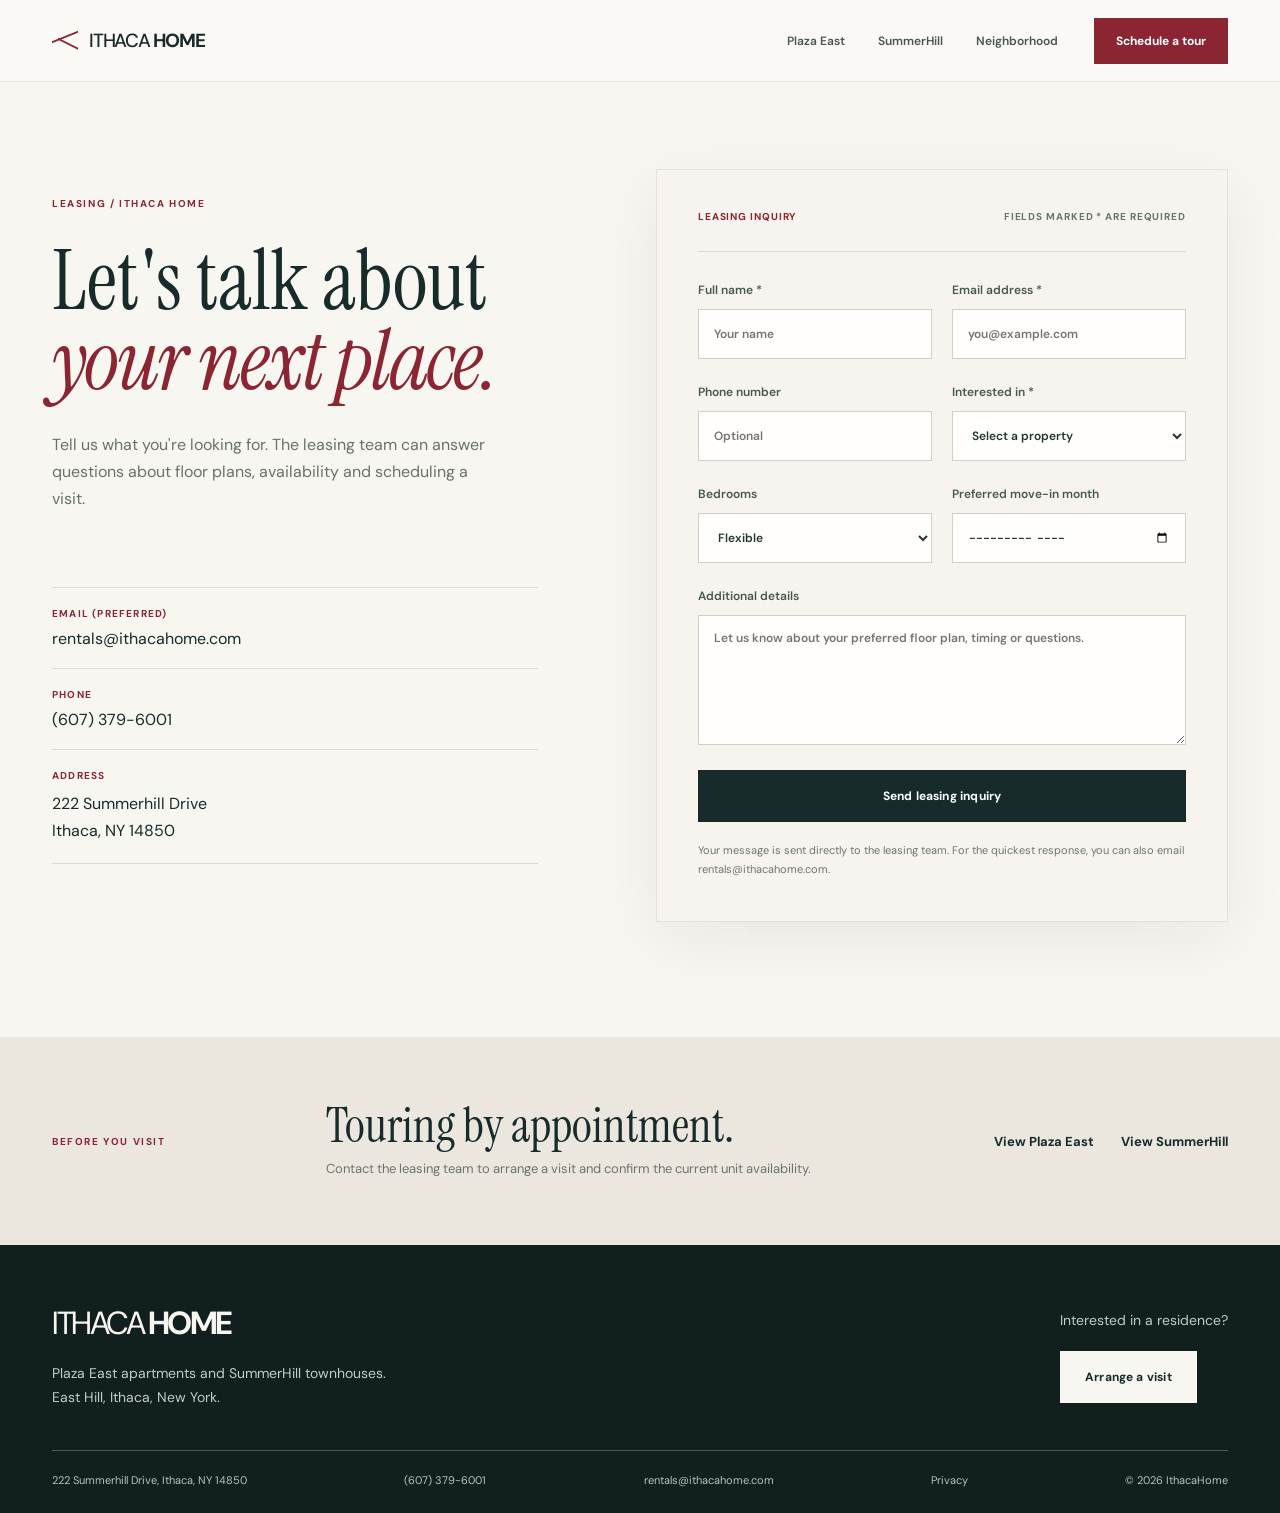
==== commit 88ffa80d: "Refresh IthacaHome visual design, courtyard hero, mobile layouts and photo integrity" ====
--- a/contact.html
+++ b/contact.html
@@ -1,2 +1,2 @@
-<!doctype html><html lang="en"><head><meta charset="utf-8"><meta name="viewport" content="width=device-width, initial-scale=1"><meta name="theme-color" content="#f7f4ef"><meta name="description" content="Contact IthacaHome leasing to inquire about Plaza East or SummerHill apartments and townhouses or to schedule a tour in Ithaca, NY."><title>Contact &amp; Schedule a Tour | IthacaHome</title><link rel="canonical" href="https://www.ithacahome.com/contact.html"><meta property="og:type" content="website"><meta property="og:title" content="Contact &amp; Schedule a Tour | IthacaHome"><meta property="og:description" content="Contact IthacaHome leasing to inquire about Plaza East or SummerHill apartments and townhouses or to schedule a tour in Ithaca, NY."><meta property="og:url" content="https://www.ithacahome.com/contact.html"><meta property="og:image" content="https://www.ithacahome.com/assets/plaza-street.webp"><meta name="twitter:card" content="summary_large_image"><link rel="icon" type="image/svg+xml" href="/assets/favicon.svg"><link rel="preconnect" href="https://fonts.googleapis.com"><link rel="preconnect" href="https://fonts.gstatic.com" crossorigin><link href="https://fonts.googleapis.com/css2?family=DM+Sans:wght@400;500;600;700&family=Manrope:wght@400;500;600;700&family=Instrument+Serif:ital@0;1&display=swap" rel="stylesheet"><link rel="stylesheet" href="/assets/site.css"><script src="/assets/site.js" defer></script><script type="application/ld+json">{"@context":"https://schema.org","@type":"WebPage","name":"Contact & Schedule a Tour | IthacaHome","url":"https://www.ithacahome.com/contact.html","isPartOf":{"@type":"WebSite","name":"IthacaHome","url":"https://www.ithacahome.com"}}</script></head><body data-page="contact"><a class="skip-link" href="#content">Skip to content</a><div class="reading-progress" aria-hidden="true"></div><header class="header" id="header"><div class="header-inner"><a href="/" class="wordmark" aria-label="IthacaHome home"><span class="wordmark-roof" aria-hidden="true"></span><span>ITHACA<span class="wordmark-home">HOME</span></span></a><nav class="nav-desktop" aria-label="Main navigation"><a href="/plaza-east.html" >Plaza East</a><a href="/summerhill.html" >SummerHill</a><a href="/neighborhood.html" >The location</a></nav><a href="/contact.html" class="nav-action">Schedule a tour</a><button class="nav-toggle" id="nav-toggle" type="button" aria-expanded="false" aria-controls="nav-mobile" aria-label="Open navigation"><span></span><span></span></button></div><nav class="nav-mobile" id="nav-mobile" aria-label="Mobile navigation" inert><a href="/">Home</a><a href="/plaza-east.html" >Plaza East</a><a href="/summerhill.html" >SummerHill</a><a href="/neighborhood.html" >The location</a><a href="/contact.html" class="mobile-book">Schedule a tour</a><div class="mobile-contact"><a href="tel:+16073796001">(607) 379-6001</a><a href="mailto:rentals@ithacahome.com">rentals@ithacahome.com</a></div></nav></header><main id="content"><section class="contact-main"><div class="container contact-grid"><div class="contact-heading reveal"><span class="eyebrow">LEASING / ITHACA HOME</span><h1>Let's talk about<br><em>your next place.</em></h1><p>Tell us what you're looking for. The leasing team can answer questions about floor plans, availability and scheduling a visit.</p><div class="contact-direct"><div><span>EMAIL (PREFERRED)</span><a href="mailto:rentals@ithacahome.com">rentals@ithacahome.com</a></div><div><span>PHONE</span><a href="tel:+16073796001">(607) 379-6001</a></div><div><span>ADDRESS</span><p>222 Summerhill Drive<br>Ithaca, NY 14850</p></div></div></div><div class="form-shell reveal"><div class="form-top"><span>LEASING INQUIRY</span><span>FIELDS MARKED * ARE REQUIRED</span></div><form id="inquiry-form" novalidate><div class="form-row"><label>Full name *<input name="name" required autocomplete="name" minlength="2" placeholder="Your name"></label><label>Email address *<input name="email" type="email" required autocomplete="email" placeholder="you@example.com"></label></div><div class="form-row"><label>Phone number<input name="phone" type="tel" autocomplete="tel" placeholder="Optional"></label><label>Interested in *<select name="property" required><option value="" disabled selected>Select a property</option><option value="Plaza East">Plaza East</option><option value="SummerHill">SummerHill</option><option value="Either">Either property</option></select></label></div><div class="form-row"><label>Bedrooms<select name="bedrooms"><option value="">Flexible</option><option value="2">2 bedrooms</option><option value="3">3 bedrooms</option><option value="4">4 bedrooms</option></select></label><label>Preferred move-in month<input name="moveIn" type="month"></label></div><label class="form-message">Additional details<textarea name="message" rows="5" placeholder="Let us know about your preferred floor plan, timing or questions."></textarea></label><label class="hidden-honeypot" aria-hidden="true">Website<input name="website" tabindex="-1" autocomplete="off"></label><button type="submit" class="button button-dark form-submit">Send leasing inquiry</button><p class="form-feedback" id="form-feedback" role="status" aria-live="polite"></p><p class="form-note">Your message is sent directly to the leasing team. For the quickest response, you can also email rentals@ithacahome.com.</p></form></div></div></section>
+<!doctype html><html lang="en"><head><meta charset="utf-8"><meta name="viewport" content="width=device-width, initial-scale=1"><meta name="theme-color" content="#f7f4ef"><meta name="description" content="Contact IthacaHome leasing to inquire about Plaza East or SummerHill apartments and townhouses or to schedule a tour in Ithaca, NY."><title>Contact &amp; Schedule a Tour | IthacaHome</title><link rel="canonical" href="https://www.ithacahome.com/contact.html"><meta property="og:type" content="website"><meta property="og:title" content="Contact &amp; Schedule a Tour | IthacaHome"><meta property="og:description" content="Contact IthacaHome leasing to inquire about Plaza East or SummerHill apartments and townhouses or to schedule a tour in Ithaca, NY."><meta property="og:url" content="https://www.ithacahome.com/contact.html"><meta property="og:image" content="https://www.ithacahome.com/assets/plaza-street.webp"><meta name="twitter:card" content="summary_large_image"><link rel="icon" type="image/svg+xml" href="/assets/favicon.svg"><link rel="preconnect" href="https://fonts.googleapis.com"><link rel="preconnect" href="https://fonts.gstatic.com" crossorigin><link href="https://fonts.googleapis.com/css2?family=DM+Sans:wght@400;500;600;700&family=Manrope:wght@400;500;600;700&family=Instrument+Serif:ital@0;1&display=swap" rel="stylesheet"><link rel="stylesheet" href="/assets/site.css"><script src="/assets/site.js" defer></script><script type="application/ld+json">{"@context":"https://schema.org","@type":"WebPage","name":"Contact & Schedule a Tour | IthacaHome","url":"https://www.ithacahome.com/contact.html","isPartOf":{"@type":"WebSite","name":"IthacaHome","url":"https://www.ithacahome.com"}}</script></head><body data-page="contact"><a class="skip-link" href="#content">Skip to content</a><div class="reading-progress" aria-hidden="true"></div><header class="header" id="header"><div class="header-inner"><a href="/" class="wordmark" aria-label="IthacaHome home"><span class="wordmark-roof" aria-hidden="true"></span><span>ITHACA<span class="wordmark-home">HOME</span></span></a><nav class="nav-desktop" aria-label="Main navigation"><a href="/plaza-east.html" >Plaza East</a><a href="/summerhill.html" >SummerHill</a><a href="/neighborhood.html" >Neighborhood</a></nav><a href="/contact.html" class="nav-action">Schedule a tour</a><button class="nav-toggle" id="nav-toggle" type="button" aria-expanded="false" aria-controls="nav-mobile" aria-label="Open navigation"><span></span><span></span></button></div><nav class="nav-mobile" id="nav-mobile" aria-label="Mobile navigation" inert><a href="/">Home</a><a href="/plaza-east.html" >Plaza East</a><a href="/summerhill.html" >SummerHill</a><a href="/neighborhood.html" >Neighborhood</a><a href="/contact.html" class="mobile-book">Schedule a tour</a><div class="mobile-contact"><a href="tel:+16073796001">(607) 379-6001</a><a href="mailto:rentals@ithacahome.com">rentals@ithacahome.com</a></div></nav></header><main id="content"><section class="contact-main"><div class="container contact-grid"><div class="contact-heading reveal"><span class="eyebrow">LEASING / ITHACA HOME</span><h1>Let's talk about<br><em>your next place.</em></h1><p>Tell us what you're looking for. The leasing team can answer questions about floor plans, availability and scheduling a visit.</p><div class="contact-direct"><div><span>EMAIL (PREFERRED)</span><a href="mailto:rentals@ithacahome.com">rentals@ithacahome.com</a></div><div><span>PHONE</span><a href="tel:+16073796001">(607) 379-6001</a></div><div><span>ADDRESS</span><p>222 Summerhill Drive<br>Ithaca, NY 14850</p></div></div></div><div class="form-shell reveal"><div class="form-top"><span>LEASING INQUIRY</span><span>FIELDS MARKED * ARE REQUIRED</span></div><form id="inquiry-form" novalidate><div class="form-row"><label>Full name *<input name="name" required autocomplete="name" minlength="2" placeholder="Your name"></label><label>Email address *<input name="email" type="email" required autocomplete="email" placeholder="you@example.com"></label></div><div class="form-row"><label>Phone number<input name="phone" type="tel" autocomplete="tel" placeholder="Optional"></label><label>Interested in *<select name="property" required><option value="" disabled selected>Select a property</option><option value="Plaza East">Plaza East</option><option value="SummerHill">SummerHill</option><option value="Either">Either property</option></select></label></div><div class="form-row"><label>Bedrooms<select name="bedrooms"><option value="">Flexible</option><option value="2">2 bedrooms</option><option value="3">3 bedrooms</option><option value="4">4 bedrooms</option></select></label><label>Preferred move-in month<input name="moveIn" type="month"></label></div><label class="form-message">Additional details<textarea name="message" rows="5" placeholder="Let us know about your preferred floor plan, timing or questions."></textarea></label><label class="hidden-honeypot" aria-hidden="true">Website<input name="website" tabindex="-1" autocomplete="off"></label><button type="submit" class="button button-dark form-submit">Send leasing inquiry</button><p class="form-feedback" id="form-feedback" role="status" aria-live="polite"></p><p class="form-note">Your message is sent directly to the leasing team. For the quickest response, you can also email rentals@ithacahome.com.</p></form></div></div></section>
 <section class="contact-bottom"><div class="container contact-bottom-grid"><span class="eyebrow">BEFORE YOU VISIT</span><div><h2>Touring by appointment.</h2><p>Contact the leasing team to arrange a visit and confirm the current unit availability.</p></div><a href="/plaza-east.html" class="quiet-link">View Plaza East</a><a href="/summerhill.html" class="quiet-link">View SummerHill</a></div></section></main><footer class="footer"><div class="container"><div class="footer-top"><div><a href="/" class="footer-brand">ITHACA<span>HOME</span></a><p>Plaza East apartments and SummerHill townhouses.<br>East Hill, Ithaca, New York.</p></div><div class="footer-cta"><p>Interested in a residence?</p><a href="/contact.html" class="button button-cream">Arrange a visit</a></div></div><div class="footer-bottom"><span>222 Summerhill Drive, Ithaca, NY 14850</span><a href="tel:+16073796001">(607) 379-6001</a><a href="mailto:rentals@ithacahome.com">rentals@ithacahome.com</a><a href="/privacy.html">Privacy</a><span>© <span id="year">2026</span> IthacaHome</span></div></div></footer><dialog class="lightbox" id="lightbox" aria-label="Property image viewer"><div class="lightbox-top"><span id="lightbox-count">01 / 12</span><button class="lightbox-close" type="button" aria-label="Close gallery">Close</button></div><div class="lightbox-stage"><button class="lightbox-prev" type="button" aria-label="Previous photo">Previous</button><figure><img id="lightbox-img" alt=""><figcaption id="lightbox-caption"></figcaption></figure><button class="lightbox-next" type="button" aria-label="Next photo">Next</button></div></dialog></body></html>
--- a/assets/site.css
+++ b/assets/site.css
@@ -49,3 +49,137 @@
 .faq-section{background:var(--ivory)}.faq-grid{display:grid;grid-template-columns:.72fr 1.18fr;gap:11%}.faq-grid h2{font:400 clamp(62px,5.9vw,90px)/.95 var(--display);margin-top:22px}.faq-grid h2 em{color:var(--red)}.faq-grid>div:first-child>p{font-size:14px;color:#68766e;max-width:360px;margin-top:21px}.faq-list{border-top:1px solid var(--line)}.faq-list details{border-bottom:1px solid var(--line);padding:22px 0}.faq-list summary{list-style:none;display:flex;justify-content:space-between;align-items:center;font-size:16px;font-weight:500;gap:20px;cursor:pointer}.faq-list summary::-webkit-details-marker{display:none}.faq-list summary:after{content:'';width:10px;height:10px;flex:none;border-right:1.5px solid var(--red);border-bottom:1.5px solid var(--red);transform:rotate(45deg);margin-right:7px;transition:transform .3s}.faq-list details[open] summary:after{transform:rotate(225deg)}.faq-list details p{font-size:13px;color:#68736c;max-width:540px;padding:15px 24px 2px 0}.faq-list details a{text-decoration:underline}.tour-link-note{font-size:13px;margin-top:20px;color:#53625b}.tour-link-note a{font-weight:700;text-decoration:underline;text-decoration-color:var(--red);text-underline-offset:4px}
 @media(max-width:700px){.faq-grid{grid-template-columns:1fr;gap:29px}.faq-grid h2{font-size:64px}.faq-list details{padding:20px 0}.faq-list summary{font-size:15px}.tour-link-note{line-height:1.6}}
 .arrival-photo{background:var(--cream);padding:58px 0}.arrival-layout{display:grid;grid-template-columns:1fr .95fr;gap:55px;align-items:center}.arrival-layout p{font:400 37px/1.2 var(--display);max-width:500px;margin-top:17px}.arrival-layout figure{height:300px;overflow:hidden}.arrival-layout img{height:100%;width:100%;object-fit:cover}@media(max-width:700px){.arrival-photo{padding:44px 0}.arrival-layout{display:block}.arrival-layout p{font-size:30px}.arrival-layout figure{height:235px;margin-top:22px}}
+
+
+/* IthacaHome editorial refinement: original property photography, consistent rhythm, no blank-content dependency. */
+:root{--ivory:#f8f6f1;--night:#142a2a;--red:#8b2532;--ease:cubic-bezier(.22,1,.36,1)}
+:focus-visible{outline:2px solid #a34b45;outline-offset:4px}
+html{scroll-padding-top:90px}
+.hero-refined{grid-template-columns:minmax(0,43%) minmax(0,57%);background:#f6f3ee;min-height:clamp(650px,78svh,840px)}
+.hero-refined .hero-copy{color:#152e2c;background:#f6f3ee;padding:58px 5vw 44px max(54px,calc((100vw - 1344px)/2));gap:30px}
+.hero-refined .hero-index{color:#55685f;letter-spacing:.10em}
+.hero-refined .hero-copy-main{padding:12px 0 5px}
+.hero-refined .hero-overline{color:#8b2532;font-size:11px;letter-spacing:.125em}
+.hero-refined .hero-headline{font-size:clamp(77px,7.4vw,124px);line-height:.94;letter-spacing:-.052em;color:#152e2c;margin-top:22px}
+.hero-refined .hero-headline em{color:#8b2532}
+.hero-refined .hero-lead{max-width:445px;font-size:16px;line-height:1.75;color:#4d6059;margin-top:25px}
+.hero-refined .hero-buttons{gap:22px;margin-top:31px;flex-wrap:wrap}
+.hero-refined .button-paper{background:#8b2532;color:#fff;border-color:#8b2532}
+.hero-refined .button-paper:hover{background:#6b1e2b;border-color:#6b1e2b}
+.hero-refined .quiet-link.light{color:#1a3330;border-color:#1a3330}
+.hero-refined .hero-bottom{color:#67776f;font-size:9px;letter-spacing:.10em}
+.hero-refined .hero-bottom span+span:before{background:#9aaba0}
+.hero-refined .hero-picture{min-height:600px;background:#abb49e}
+.hero-refined .hero-picture>img{object-position:54% 50%;filter:saturate(1.03) contrast(1.025);transform:scale(1.035);animation:hero-drift 17s ease-in-out infinite alternate}
+.hero-refined .hero-picture:before{background:linear-gradient(0deg,rgba(12,30,25,.53),transparent 40%)}
+.hero-refined .hero-picture-tag{font-size:10px;bottom:29px;left:29px;right:29px;letter-spacing:.11em}
+@keyframes hero-drift{0%{transform:scale(1.03) translate3d(0,0,0)}100%{transform:scale(1.10) translate3d(-.7%,.5%,0)}}
+.section{padding-block:88px}
+.intro-strip-inner{grid-template-columns:185px 1fr;gap:42px;padding-block:30px}
+.intro-strip-inner p{max-width:810px;font-size:clamp(22px,2.2vw,32px)}
+.section-heading{margin-bottom:35px}
+.section-heading h2{font-size:clamp(52px,5.7vw,83px)}
+.community-layout{gap:22px}
+.community-summer{margin-top:28px}
+.community-media{height:clamp(300px,35vw,495px)}
+.community-card .community-label{min-height:0;padding:20px 22px 26px}
+.community-label h3{font-size:clamp(41px,4vw,56px)}
+.overview{padding-block:72px}
+.overview-header h2{font-size:clamp(52px,5vw,77px)}
+.interior-panel:nth-child(2){margin-top:35px}
+.interior-media{height:clamp(315px,36vw,500px)}
+.location-tease-refined{display:grid;grid-template-columns:38% 62%;min-height:360px;background:#18312f;color:#f8f4eb}
+.location-tease-refined .location-band{display:flex;flex-direction:column;justify-content:center;align-items:flex-start;gap:16px;padding:45px clamp(35px,6vw,120px);background:#8b2532}
+.location-band span{font-size:11px;letter-spacing:.12em;font-weight:600;color:#fff4ea}
+.location-band strong{font-family:var(--display);font-size:clamp(83px,8.5vw,145px);font-weight:400;line-height:.9;letter-spacing:-.06em;color:#fff}
+.location-tease-refined .location-tease-copy{padding:60px clamp(30px,5.5vw,110px);background:transparent;min-height:0}
+.location-tease-refined .location-tease-copy h2{font-size:clamp(46px,5.2vw,78px);line-height:1}
+.location-tease-refined .location-tease-copy h2 em{color:#e8b4a5}
+.location-tease-refined .location-tease-copy p{color:#dfebe4;max-width:560px}
+.location-tease-refined .location-tease-copy .quiet-link{color:#fff}
+.location-tease-refined .location-facts{padding-top:29px;color:#dce2db}
+.faq-section .faq-grid h2{font-size:clamp(52px,5.4vw,79px)}
+.testimonial{padding-block:77px}
+.bottom-call{padding-block:56px}
+.footer{padding-top:57px}.footer-top{padding-bottom:40px}
+.detail-title h1{letter-spacing:-.055em}.detail-title{padding-bottom:43px}
+.property-intro{padding-block:75px}.property-images{padding-bottom:70px}
+.double-media figure:nth-child(2){margin-top:22px}
+.gallery-grid{gap:11px}.gallery-item{border-radius:2px}
+.gallery-item-index{background:rgba(251,248,240,.95)}
+.has-js .reveal{opacity:1;transform:none}
+.reveal.visible{animation:section-entrance .78s var(--ease) both}
+@keyframes section-entrance{from{opacity:.75;transform:translateY(16px)}to{opacity:1;transform:translateY(0)}}
+.nav-desktop a{transition:color .2s}
+.nav-desktop a:hover,.nav-desktop a[aria-current="page"]{color:#8b2532}
+.community-card:hover .community-media img,.interior-panel:hover img{transform:scale(1.045)}
+@media(max-width:950px){
+.hero-refined{grid-template-columns:1fr;display:flex;flex-direction:column;min-height:0}
+.hero-refined .hero-picture{order:-1;height:clamp(320px,48vw,470px);min-height:0}
+.hero-refined .hero-copy{padding:38px 6vw 43px;min-height:0;gap:22px}
+.hero-refined .hero-copy-main{padding:0}
+.hero-refined .hero-headline{font-size:clamp(70px,10vw,99px);margin-top:12px}
+.hero-refined .hero-lead{margin-top:18px}
+.hero-refined .hero-bottom{margin-top:12px}
+.location-tease-refined{grid-template-columns:35% 65%}
+.location-tease-refined .location-band{padding-inline:26px}
+.location-band strong{font-size:clamp(63px,8vw,96px)}
+}
+@media(max-width:700px){
+.header{height:69px}.header.is-condensed{height:62px}
+.header-inner{width:calc(100% - 32px);gap:10px}
+.wordmark{font-size:18px;letter-spacing:-.055em}.wordmark-roof{display:none}
+.nav-action{font-size:11px;padding:10px 12px;white-space:nowrap}
+.hero-refined .hero-picture{height:clamp(280px,74vw,390px)}
+.hero-refined .hero-picture>img{object-position:54% 48%;animation:hero-drift-mobile 18s ease-in-out infinite alternate}
+@keyframes hero-drift-mobile{from{transform:scale(1.02)}to{transform:scale(1.08)}}
+.hero-refined .hero-picture-tag{left:17px;right:17px;bottom:15px;font-size:8px}
+.hero-refined .hero-copy{padding:31px 23px 35px;gap:18px}
+.hero-refined .hero-index{font-size:9px}
+.hero-refined .hero-overline{font-size:9px}
+.hero-refined .hero-headline{font-size:clamp(60px,14.2vw,86px);line-height:.98;max-width:500px}
+.hero-refined .hero-lead{font-size:14px;line-height:1.65;max-width:460px}
+.hero-refined .hero-buttons{gap:15px;margin-top:24px}
+.hero-refined .button-paper{padding:13px 16px;min-height:46px}
+.hero-refined .hero-bottom{font-size:9px;flex-wrap:wrap;row-gap:7px}
+.intro-strip-inner{display:block;padding-block:28px}
+.intro-strip-inner p{font-size:23px;line-height:1.3;margin-top:10px}
+.section{padding-block:58px}
+.section-heading h2,.section-heading.smaller h2{font-size:clamp(50px,11vw,69px)}
+.section-heading>p{margin-top:13px}
+.community-layout{gap:16px}
+.community-media{height:clamp(250px,70vw,385px)}
+.community-label h3{font-size:43px}
+.overview{padding-block:60px}
+.overview-header h2{font-size:54px}
+.interior-panel:nth-child(2){margin-top:28px}
+.interior-media{height:310px}
+.location-tease-refined{display:flex;flex-direction:column;min-height:0}
+.location-tease-refined .location-band{padding:32px 25px;gap:11px}
+.location-band strong{font-size:85px}
+.location-tease-refined .location-tease-copy{padding:40px 25px 48px}
+.location-tease-refined .location-tease-copy h2{font-size:58px}
+.location-tease-refined .location-facts{padding-top:24px}
+.testimonial{padding-block:52px}.quote-content blockquote{font-size:clamp(30px,8vw,42px)}
+.faq-section .faq-grid h2{font-size:59px}
+.bottom-call{padding-block:47px}
+.detail-title h1{font-size:clamp(70px,15.2vw,100px);line-height:.96}
+.detail-title{padding-bottom:30px}
+.detail-hero-photo{height:clamp(300px,75vw,440px);min-height:0}
+.property-intro{padding-block:60px}.property-intro h2{font-size:58px}
+.double-media figure:nth-child(2){margin-top:0}
+.gallery-grid{gap:8px}
+.neighborhood-hero h1{font-size:clamp(59px,12vw,78px)}
+.contact-heading h1{font-size:clamp(67px,14vw,90px)}
+.footer{padding-top:46px}
+}
+@media(max-width:390px){
+.hero-refined .hero-headline{font-size:58px}
+.hero-refined .hero-picture{height:288px}
+.hero-refined .hero-copy{padding:28px 18px 32px}
+.hero-refined .hero-buttons .button{font-size:11px}
+.hero-refined .hero-bottom{font-size:8px}
+.location-tease-refined .location-tease-copy h2{font-size:50px}
+.detail-title h1{font-size:68px}
+}
+@media(prefers-reduced-motion:reduce){.hero-refined .hero-photo{animation:none!important;transform:none!important}.reveal.visible{animation:none!important}}
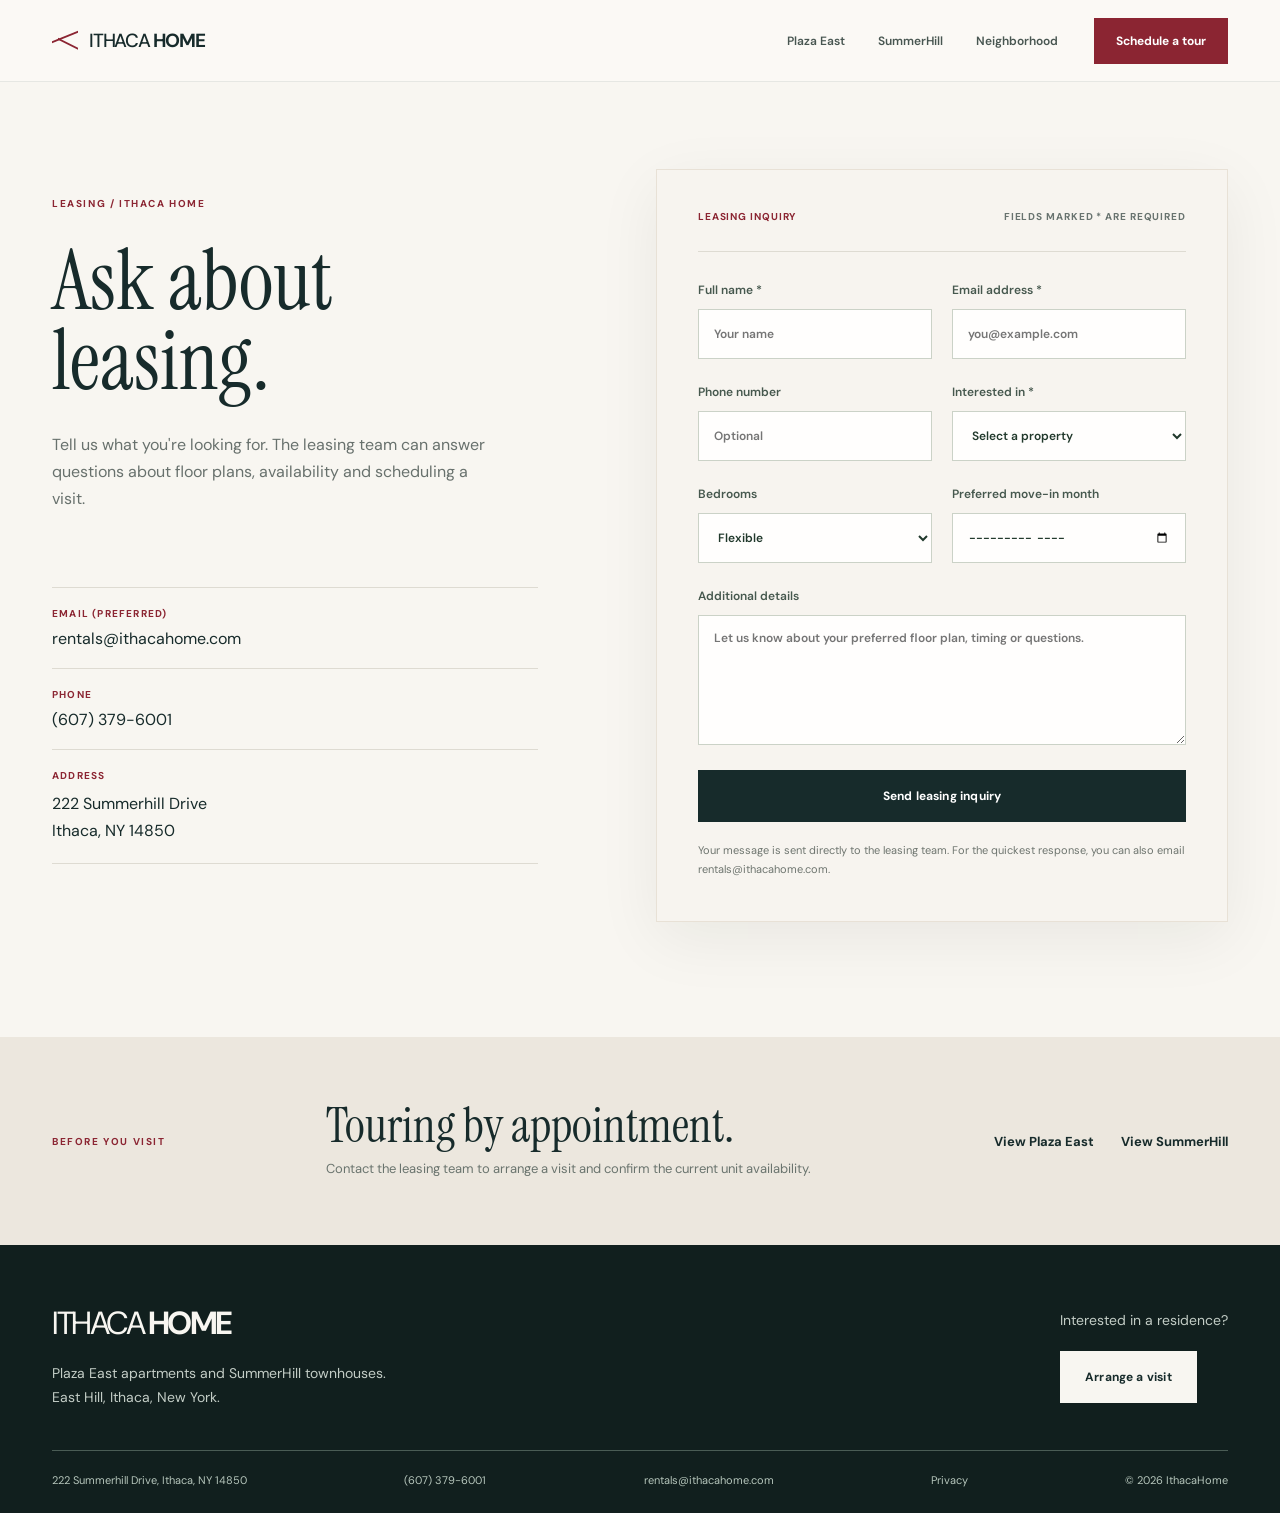
==== commit c936b745: "Refine IthacaHome photo-led hero, mobile layout, copy and progressive motion" ====
--- a/contact.html
+++ b/contact.html
@@ -1,2 +1,3 @@
-<!doctype html><html lang="en"><head><meta charset="utf-8"><meta name="viewport" content="width=device-width, initial-scale=1"><meta name="theme-color" content="#f7f4ef"><meta name="description" content="Contact IthacaHome leasing to inquire about Plaza East or SummerHill apartments and townhouses or to schedule a tour in Ithaca, NY."><title>Contact &amp; Schedule a Tour | IthacaHome</title><link rel="canonical" href="https://www.ithacahome.com/contact.html"><meta property="og:type" content="website"><meta property="og:title" content="Contact &amp; Schedule a Tour | IthacaHome"><meta property="og:description" content="Contact IthacaHome leasing to inquire about Plaza East or SummerHill apartments and townhouses or to schedule a tour in Ithaca, NY."><meta property="og:url" content="https://www.ithacahome.com/contact.html"><meta property="og:image" content="https://www.ithacahome.com/assets/plaza-street.webp"><meta name="twitter:card" content="summary_large_image"><link rel="icon" type="image/svg+xml" href="/assets/favicon.svg"><link rel="preconnect" href="https://fonts.googleapis.com"><link rel="preconnect" href="https://fonts.gstatic.com" crossorigin><link href="https://fonts.googleapis.com/css2?family=DM+Sans:wght@400;500;600;700&family=Manrope:wght@400;500;600;700&family=Instrument+Serif:ital@0;1&display=swap" rel="stylesheet"><link rel="stylesheet" href="/assets/site.css"><script src="/assets/site.js" defer></script><script type="application/ld+json">{"@context":"https://schema.org","@type":"WebPage","name":"Contact & Schedule a Tour | IthacaHome","url":"https://www.ithacahome.com/contact.html","isPartOf":{"@type":"WebSite","name":"IthacaHome","url":"https://www.ithacahome.com"}}</script></head><body data-page="contact"><a class="skip-link" href="#content">Skip to content</a><div class="reading-progress" aria-hidden="true"></div><header class="header" id="header"><div class="header-inner"><a href="/" class="wordmark" aria-label="IthacaHome home"><span class="wordmark-roof" aria-hidden="true"></span><span>ITHACA<span class="wordmark-home">HOME</span></span></a><nav class="nav-desktop" aria-label="Main navigation"><a href="/plaza-east.html" >Plaza East</a><a href="/summerhill.html" >SummerHill</a><a href="/neighborhood.html" >Neighborhood</a></nav><a href="/contact.html" class="nav-action">Schedule a tour</a><button class="nav-toggle" id="nav-toggle" type="button" aria-expanded="false" aria-controls="nav-mobile" aria-label="Open navigation"><span></span><span></span></button></div><nav class="nav-mobile" id="nav-mobile" aria-label="Mobile navigation" inert><a href="/">Home</a><a href="/plaza-east.html" >Plaza East</a><a href="/summerhill.html" >SummerHill</a><a href="/neighborhood.html" >Neighborhood</a><a href="/contact.html" class="mobile-book">Schedule a tour</a><div class="mobile-contact"><a href="tel:+16073796001">(607) 379-6001</a><a href="mailto:rentals@ithacahome.com">rentals@ithacahome.com</a></div></nav></header><main id="content"><section class="contact-main"><div class="container contact-grid"><div class="contact-heading reveal"><span class="eyebrow">LEASING / ITHACA HOME</span><h1>Let's talk about<br><em>your next place.</em></h1><p>Tell us what you're looking for. The leasing team can answer questions about floor plans, availability and scheduling a visit.</p><div class="contact-direct"><div><span>EMAIL (PREFERRED)</span><a href="mailto:rentals@ithacahome.com">rentals@ithacahome.com</a></div><div><span>PHONE</span><a href="tel:+16073796001">(607) 379-6001</a></div><div><span>ADDRESS</span><p>222 Summerhill Drive<br>Ithaca, NY 14850</p></div></div></div><div class="form-shell reveal"><div class="form-top"><span>LEASING INQUIRY</span><span>FIELDS MARKED * ARE REQUIRED</span></div><form id="inquiry-form" novalidate><div class="form-row"><label>Full name *<input name="name" required autocomplete="name" minlength="2" placeholder="Your name"></label><label>Email address *<input name="email" type="email" required autocomplete="email" placeholder="you@example.com"></label></div><div class="form-row"><label>Phone number<input name="phone" type="tel" autocomplete="tel" placeholder="Optional"></label><label>Interested in *<select name="property" required><option value="" disabled selected>Select a property</option><option value="Plaza East">Plaza East</option><option value="SummerHill">SummerHill</option><option value="Either">Either property</option></select></label></div><div class="form-row"><label>Bedrooms<select name="bedrooms"><option value="">Flexible</option><option value="2">2 bedrooms</option><option value="3">3 bedrooms</option><option value="4">4 bedrooms</option></select></label><label>Preferred move-in month<input name="moveIn" type="month"></label></div><label class="form-message">Additional details<textarea name="message" rows="5" placeholder="Let us know about your preferred floor plan, timing or questions."></textarea></label><label class="hidden-honeypot" aria-hidden="true">Website<input name="website" tabindex="-1" autocomplete="off"></label><button type="submit" class="button button-dark form-submit">Send leasing inquiry</button><p class="form-feedback" id="form-feedback" role="status" aria-live="polite"></p><p class="form-note">Your message is sent directly to the leasing team. For the quickest response, you can also email rentals@ithacahome.com.</p></form></div></div></section>
-<section class="contact-bottom"><div class="container contact-bottom-grid"><span class="eyebrow">BEFORE YOU VISIT</span><div><h2>Touring by appointment.</h2><p>Contact the leasing team to arrange a visit and confirm the current unit availability.</p></div><a href="/plaza-east.html" class="quiet-link">View Plaza East</a><a href="/summerhill.html" class="quiet-link">View SummerHill</a></div></section></main><footer class="footer"><div class="container"><div class="footer-top"><div><a href="/" class="footer-brand">ITHACA<span>HOME</span></a><p>Plaza East apartments and SummerHill townhouses.<br>East Hill, Ithaca, New York.</p></div><div class="footer-cta"><p>Interested in a residence?</p><a href="/contact.html" class="button button-cream">Arrange a visit</a></div></div><div class="footer-bottom"><span>222 Summerhill Drive, Ithaca, NY 14850</span><a href="tel:+16073796001">(607) 379-6001</a><a href="mailto:rentals@ithacahome.com">rentals@ithacahome.com</a><a href="/privacy.html">Privacy</a><span>© <span id="year">2026</span> IthacaHome</span></div></div></footer><dialog class="lightbox" id="lightbox" aria-label="Property image viewer"><div class="lightbox-top"><span id="lightbox-count">01 / 12</span><button class="lightbox-close" type="button" aria-label="Close gallery">Close</button></div><div class="lightbox-stage"><button class="lightbox-prev" type="button" aria-label="Previous photo">Previous</button><figure><img id="lightbox-img" alt=""><figcaption id="lightbox-caption"></figcaption></figure><button class="lightbox-next" type="button" aria-label="Next photo">Next</button></div></dialog></body></html>+<!DOCTYPE html>
+<html lang="en"><head><meta charset="utf-8"/><meta content="width=device-width, initial-scale=1" name="viewport"/><meta content="#f7f4ef" name="theme-color"/><meta content="Contact IthacaHome leasing to inquire about Plaza East or SummerHill apartments and townhouses or to schedule a tour in Ithaca, NY." name="description"/><title>Contact &amp; Schedule a Tour | IthacaHome</title><link href="https://www.ithacahome.com/contact.html" rel="canonical"/><meta content="website" property="og:type"/><meta content="Contact &amp; Schedule a Tour | IthacaHome" property="og:title"/><meta content="Contact IthacaHome leasing to inquire about Plaza East or SummerHill apartments and townhouses or to schedule a tour in Ithaca, NY." property="og:description"/><meta content="https://www.ithacahome.com/contact.html" property="og:url"/><meta content="https://www.ithacahome.com/assets/plaza-street.webp" property="og:image"/><meta content="summary_large_image" name="twitter:card"/><link href="/assets/favicon.svg" rel="icon" type="image/svg+xml"/><link href="https://fonts.googleapis.com" rel="preconnect"/><link crossorigin="" href="https://fonts.gstatic.com" rel="preconnect"/><link href="https://fonts.googleapis.com/css2?family=DM+Sans:wght@400;500;600;700&amp;family=Manrope:wght@400;500;600;700&amp;family=Instrument+Serif:ital@0;1&amp;display=swap" rel="stylesheet"/><link href="/assets/site.css" rel="stylesheet"/><script defer="" src="/assets/site.js"></script><script type="application/ld+json">{"@context":"https://schema.org","@type":"WebPage","name":"Contact & Schedule a Tour | IthacaHome","url":"https://www.ithacahome.com/contact.html","isPartOf":{"@type":"WebSite","name":"IthacaHome","url":"https://www.ithacahome.com"}}</script></head><body data-page="contact"><a class="skip-link" href="#content">Skip to content</a><div aria-hidden="true" class="reading-progress"></div><header class="header" id="header"><div class="header-inner"><a aria-label="IthacaHome home" class="wordmark" href="/"><span aria-hidden="true" class="wordmark-roof"></span><span>ITHACA<span class="wordmark-home">HOME</span></span></a><nav aria-label="Main navigation" class="nav-desktop"><a href="/plaza-east.html">Plaza East</a><a href="/summerhill.html">SummerHill</a><a href="/neighborhood.html">Neighborhood</a></nav><a class="nav-action" href="/contact.html">Schedule a tour</a><button aria-controls="nav-mobile" aria-expanded="false" aria-label="Open navigation" class="nav-toggle" id="nav-toggle" type="button"><span></span><span></span></button></div><nav aria-label="Mobile navigation" class="nav-mobile" id="nav-mobile" inert=""><a href="/">Home</a><a href="/plaza-east.html">Plaza East</a><a href="/summerhill.html">SummerHill</a><a href="/neighborhood.html">Neighborhood</a><a class="mobile-book" href="/contact.html">Schedule a tour</a><div class="mobile-contact"><a href="tel:+16073796001">(607) 379-6001</a><a href="mailto:rentals@ithacahome.com">rentals@ithacahome.com</a></div></nav></header><main id="content"><section class="contact-main"><div class="container contact-grid"><div class="contact-heading reveal"><span class="eyebrow">LEASING / ITHACA HOME</span><h1>Ask about leasing.</h1><p>Tell us what you're looking for. The leasing team can answer questions about floor plans, availability and scheduling a visit.</p><div class="contact-direct"><div><span>EMAIL (PREFERRED)</span><a href="mailto:rentals@ithacahome.com">rentals@ithacahome.com</a></div><div><span>PHONE</span><a href="tel:+16073796001">(607) 379-6001</a></div><div><span>ADDRESS</span><p>222 Summerhill Drive<br/>Ithaca, NY 14850</p></div></div></div><div class="form-shell reveal"><div class="form-top"><span>LEASING INQUIRY</span><span>FIELDS MARKED * ARE REQUIRED</span></div><form id="inquiry-form" novalidate=""><div class="form-row"><label>Full name *<input autocomplete="name" minlength="2" name="name" placeholder="Your name" required=""/></label><label>Email address *<input autocomplete="email" name="email" placeholder="you@example.com" required="" type="email"/></label></div><div class="form-row"><label>Phone number<input autocomplete="tel" name="phone" placeholder="Optional" type="tel"/></label><label>Interested in *<select name="property" required=""><option disabled="" selected="" value="">Select a property</option><option value="Plaza East">Plaza East</option><option value="SummerHill">SummerHill</option><option value="Either">Either property</option></select></label></div><div class="form-row"><label>Bedrooms<select name="bedrooms"><option value="">Flexible</option><option value="2">2 bedrooms</option><option value="3">3 bedrooms</option><option value="4">4 bedrooms</option></select></label><label>Preferred move-in month<input name="moveIn" type="month"/></label></div><label class="form-message">Additional details<textarea name="message" placeholder="Let us know about your preferred floor plan, timing or questions." rows="5"></textarea></label><label aria-hidden="true" class="hidden-honeypot">Website<input autocomplete="off" name="website" tabindex="-1"/></label><button class="button button-dark form-submit" type="submit">Send leasing inquiry</button><p aria-live="polite" class="form-feedback" id="form-feedback" role="status"></p><p class="form-note">Your message is sent directly to the leasing team. For the quickest response, you can also email rentals@ithacahome.com.</p></form></div></div></section>
+<section class="contact-bottom"><div class="container contact-bottom-grid"><span class="eyebrow">BEFORE YOU VISIT</span><div><h2>Touring by appointment.</h2><p>Contact the leasing team to arrange a visit and confirm the current unit availability.</p></div><a class="quiet-link" href="/plaza-east.html">View Plaza East</a><a class="quiet-link" href="/summerhill.html">View SummerHill</a></div></section></main><footer class="footer"><div class="container"><div class="footer-top"><div><a class="footer-brand" href="/">ITHACA<span>HOME</span></a><p>Plaza East apartments and SummerHill townhouses.<br/>East Hill, Ithaca, New York.</p></div><div class="footer-cta"><p>Interested in a residence?</p><a class="button button-cream" href="/contact.html">Arrange a visit</a></div></div><div class="footer-bottom"><span>222 Summerhill Drive, Ithaca, NY 14850</span><a href="tel:+16073796001">(607) 379-6001</a><a href="mailto:rentals@ithacahome.com">rentals@ithacahome.com</a><a href="/privacy.html">Privacy</a><span>© <span id="year">2026</span> IthacaHome</span></div></div></footer><dialog aria-label="Property image viewer" class="lightbox" id="lightbox"><div class="lightbox-top"><span id="lightbox-count">01 / 12</span><button aria-label="Close gallery" class="lightbox-close" type="button">Close</button></div><div class="lightbox-stage"><button aria-label="Previous photo" class="lightbox-prev" type="button">Previous</button><figure><img alt="" id="lightbox-img"/><figcaption id="lightbox-caption"></figcaption></figure><button aria-label="Next photo" class="lightbox-next" type="button">Next</button></div></dialog></body></html>
--- a/assets/site.css
+++ b/assets/site.css
@@ -51,10 +51,12 @@
 .arrival-photo{background:var(--cream);padding:58px 0}.arrival-layout{display:grid;grid-template-columns:1fr .95fr;gap:55px;align-items:center}.arrival-layout p{font:400 37px/1.2 var(--display);max-width:500px;margin-top:17px}.arrival-layout figure{height:300px;overflow:hidden}.arrival-layout img{height:100%;width:100%;object-fit:cover}@media(max-width:700px){.arrival-photo{padding:44px 0}.arrival-layout{display:block}.arrival-layout p{font-size:30px}.arrival-layout figure{height:235px;margin-top:22px}}
 
 
-/* IthacaHome editorial refinement: original property photography, consistent rhythm, no blank-content dependency. */
+/* V11 design refinements; intentionally lives in the single standalone stylesheet. */
 :root{--ivory:#f8f6f1;--night:#142a2a;--red:#8b2532;--ease:cubic-bezier(.22,1,.36,1)}
 :focus-visible{outline:2px solid #a34b45;outline-offset:4px}
+img{max-width:100%;height:auto}
 html{scroll-padding-top:90px}
+/* Editorial homepage: photography first, factual, restrained typography. */
 .hero-refined{grid-template-columns:minmax(0,43%) minmax(0,57%);background:#f6f3ee;min-height:clamp(650px,78svh,840px)}
 .hero-refined .hero-copy{color:#152e2c;background:#f6f3ee;padding:58px 5vw 44px max(54px,calc((100vw - 1344px)/2));gap:30px}
 .hero-refined .hero-index{color:#55685f;letter-spacing:.10em}
@@ -74,6 +76,7 @@
 .hero-refined .hero-picture:before{background:linear-gradient(0deg,rgba(12,30,25,.53),transparent 40%)}
 .hero-refined .hero-picture-tag{font-size:10px;bottom:29px;left:29px;right:29px;letter-spacing:.11em}
 @keyframes hero-drift{0%{transform:scale(1.03) translate3d(0,0,0)}100%{transform:scale(1.10) translate3d(-.7%,.5%,0)}}
+/* Remove filler whitespace and staggered lower cards that made the design seem unfinished. */
 .section{padding-block:88px}
 .intro-strip-inner{grid-template-columns:185px 1fr;gap:42px;padding-block:30px}
 .intro-strip-inner p{max-width:810px;font-size:clamp(22px,2.2vw,32px)}
@@ -88,6 +91,7 @@
 .overview-header h2{font-size:clamp(52px,5vw,77px)}
 .interior-panel:nth-child(2){margin-top:35px}
 .interior-media{height:clamp(315px,36vw,500px)}
+/* Location without repeating the hero photo or introducing an arbitrary stock image. */
 .location-tease-refined{display:grid;grid-template-columns:38% 62%;min-height:360px;background:#18312f;color:#f8f4eb}
 .location-tease-refined .location-band{display:flex;flex-direction:column;justify-content:center;align-items:flex-start;gap:16px;padding:45px clamp(35px,6vw,120px);background:#8b2532}
 .location-band span{font-size:11px;letter-spacing:.12em;font-weight:600;color:#fff4ea}
@@ -101,85 +105,95 @@
 .faq-section .faq-grid h2{font-size:clamp(52px,5.4vw,79px)}
 .testimonial{padding-block:77px}
 .bottom-call{padding-block:56px}
-.footer{padding-top:57px}.footer-top{padding-bottom:40px}
-.detail-title h1{letter-spacing:-.055em}.detail-title{padding-bottom:43px}
-.property-intro{padding-block:75px}.property-images{padding-bottom:70px}
+.footer{padding-top:57px}
+.footer-top{padding-bottom:40px}
+/* Picture handling across property pages: editorial, not a tiled photo dump. */
+.detail-title h1{letter-spacing:-.055em}
+.detail-title{padding-bottom:43px}
+.property-intro{padding-block:75px}
+.property-images{padding-bottom:70px}
 .double-media figure:nth-child(2){margin-top:22px}
-.gallery-grid{gap:11px}.gallery-item{border-radius:2px}
+.gallery-grid{gap:11px}
+.gallery-item{border-radius:2px}
 .gallery-item-index{background:rgba(251,248,240,.95)}
+/* All primary text must remain visible even before JS enters animation or on slow devices. */
 .has-js .reveal{opacity:1;transform:none}
 .reveal.visible{animation:section-entrance .78s var(--ease) both}
 @keyframes section-entrance{from{opacity:.75;transform:translateY(16px)}to{opacity:1;transform:translateY(0)}}
+/* Hover states should reinforce interactions, not distract. */
 .nav-desktop a{transition:color .2s}
 .nav-desktop a:hover,.nav-desktop a[aria-current="page"]{color:#8b2532}
 .community-card:hover .community-media img,.interior-panel:hover img{transform:scale(1.045)}
+/* Tablet and phone: lead with the image, scale type naturally and keep CTA readable. */
 @media(max-width:950px){
-.hero-refined{grid-template-columns:1fr;display:flex;flex-direction:column;min-height:0}
-.hero-refined .hero-picture{order:-1;height:clamp(320px,48vw,470px);min-height:0}
-.hero-refined .hero-copy{padding:38px 6vw 43px;min-height:0;gap:22px}
-.hero-refined .hero-copy-main{padding:0}
-.hero-refined .hero-headline{font-size:clamp(70px,10vw,99px);margin-top:12px}
-.hero-refined .hero-lead{margin-top:18px}
-.hero-refined .hero-bottom{margin-top:12px}
-.location-tease-refined{grid-template-columns:35% 65%}
-.location-tease-refined .location-band{padding-inline:26px}
-.location-band strong{font-size:clamp(63px,8vw,96px)}
+ .hero-refined{grid-template-columns:1fr;display:flex;flex-direction:column;min-height:0}
+ .hero-refined .hero-picture{order:-1;height:clamp(320px,48vw,470px);min-height:0}
+ .hero-refined .hero-copy{padding:38px 6vw 43px;min-height:0;gap:22px}
+ .hero-refined .hero-copy-main{padding:0}
+ .hero-refined .hero-headline{font-size:clamp(70px,10vw,99px);margin-top:12px}
+ .hero-refined .hero-lead{margin-top:18px}
+ .hero-refined .hero-bottom{margin-top:12px}
+ .location-tease-refined{grid-template-columns:35% 65%}
+ .location-tease-refined .location-band{padding-inline:26px}
+ .location-band strong{font-size:clamp(63px,8vw,96px)}
 }
 @media(max-width:700px){
-.header{height:69px}.header.is-condensed{height:62px}
-.header-inner{width:calc(100% - 32px);gap:10px}
-.wordmark{font-size:18px;letter-spacing:-.055em}.wordmark-roof{display:none}
-.nav-action{font-size:11px;padding:10px 12px;white-space:nowrap}
-.hero-refined .hero-picture{height:clamp(280px,74vw,390px)}
-.hero-refined .hero-picture>img{object-position:54% 48%;animation:hero-drift-mobile 18s ease-in-out infinite alternate}
-@keyframes hero-drift-mobile{from{transform:scale(1.02)}to{transform:scale(1.08)}}
-.hero-refined .hero-picture-tag{left:17px;right:17px;bottom:15px;font-size:8px}
-.hero-refined .hero-copy{padding:31px 23px 35px;gap:18px}
-.hero-refined .hero-index{font-size:9px}
-.hero-refined .hero-overline{font-size:9px}
-.hero-refined .hero-headline{font-size:clamp(60px,14.2vw,86px);line-height:.98;max-width:500px}
-.hero-refined .hero-lead{font-size:14px;line-height:1.65;max-width:460px}
-.hero-refined .hero-buttons{gap:15px;margin-top:24px}
-.hero-refined .button-paper{padding:13px 16px;min-height:46px}
-.hero-refined .hero-bottom{font-size:9px;flex-wrap:wrap;row-gap:7px}
-.intro-strip-inner{display:block;padding-block:28px}
-.intro-strip-inner p{font-size:23px;line-height:1.3;margin-top:10px}
-.section{padding-block:58px}
-.section-heading h2,.section-heading.smaller h2{font-size:clamp(50px,11vw,69px)}
-.section-heading>p{margin-top:13px}
-.community-layout{gap:16px}
-.community-media{height:clamp(250px,70vw,385px)}
-.community-label h3{font-size:43px}
-.overview{padding-block:60px}
-.overview-header h2{font-size:54px}
-.interior-panel:nth-child(2){margin-top:28px}
-.interior-media{height:310px}
-.location-tease-refined{display:flex;flex-direction:column;min-height:0}
-.location-tease-refined .location-band{padding:32px 25px;gap:11px}
-.location-band strong{font-size:85px}
-.location-tease-refined .location-tease-copy{padding:40px 25px 48px}
-.location-tease-refined .location-tease-copy h2{font-size:58px}
-.location-tease-refined .location-facts{padding-top:24px}
-.testimonial{padding-block:52px}.quote-content blockquote{font-size:clamp(30px,8vw,42px)}
-.faq-section .faq-grid h2{font-size:59px}
-.bottom-call{padding-block:47px}
-.detail-title h1{font-size:clamp(70px,15.2vw,100px);line-height:.96}
-.detail-title{padding-bottom:30px}
-.detail-hero-photo{height:clamp(300px,75vw,440px);min-height:0}
-.property-intro{padding-block:60px}.property-intro h2{font-size:58px}
-.double-media figure:nth-child(2){margin-top:0}
-.gallery-grid{gap:8px}
-.neighborhood-hero h1{font-size:clamp(59px,12vw,78px)}
-.contact-heading h1{font-size:clamp(67px,14vw,90px)}
-.footer{padding-top:46px}
+ .header{height:69px}.header.is-condensed{height:62px}
+ .header-inner{width:calc(100% - 32px);gap:10px}
+ .wordmark{font-size:18px;letter-spacing:-.055em}
+ .wordmark-roof{display:none}
+ .nav-action{font-size:11px;padding:10px 12px;white-space:nowrap}
+ .hero-refined .hero-picture{height:clamp(280px,74vw,390px)}
+ .hero-refined .hero-picture>img{object-position:54% 48%;animation:hero-drift-mobile 18s ease-in-out infinite alternate}
+ @keyframes hero-drift-mobile{from{transform:scale(1.02)}to{transform:scale(1.08)}}
+ .hero-refined .hero-picture-tag{left:17px;right:17px;bottom:15px;font-size:8px}
+ .hero-refined .hero-copy{padding:31px 23px 35px;gap:18px}
+ .hero-refined .hero-index{font-size:9px}
+ .hero-refined .hero-overline{font-size:9px}
+ .hero-refined .hero-headline{font-size:clamp(60px,14.2vw,86px);line-height:.98;max-width:500px}
+ .hero-refined .hero-lead{font-size:14px;line-height:1.65;max-width:460px}
+ .hero-refined .hero-buttons{gap:15px;margin-top:24px}
+ .hero-refined .button-paper{padding:13px 16px;min-height:46px}
+ .hero-refined .hero-bottom{font-size:9px;flex-wrap:wrap;row-gap:7px}
+ .intro-strip-inner{display:block;padding-block:28px}
+ .intro-strip-inner p{font-size:23px;line-height:1.3;margin-top:10px}
+ .section{padding-block:58px}
+ .section-heading h2,.section-heading.smaller h2{font-size:clamp(50px,11vw,69px)}
+ .section-heading>p{margin-top:13px}
+ .community-layout{gap:16px}
+ .community-media{height:clamp(250px,70vw,385px)}
+ .community-label h3{font-size:43px}
+ .overview{padding-block:60px}
+ .overview-header h2{font-size:54px}
+ .interior-panel:nth-child(2){margin-top:28px}
+ .interior-media{height:310px}
+ .location-tease-refined{display:flex;flex-direction:column;min-height:0}
+ .location-tease-refined .location-band{padding:32px 25px;gap:11px}
+ .location-band strong{font-size:85px}
+ .location-tease-refined .location-tease-copy{padding:40px 25px 48px}
+ .location-tease-refined .location-tease-copy h2{font-size:58px}
+ .location-tease-refined .location-facts{padding-top:24px}
+ .testimonial{padding-block:52px}.quote-content blockquote{font-size:clamp(30px,8vw,42px)}
+ .faq-section .faq-grid h2{font-size:59px}
+ .bottom-call{padding-block:47px}
+ .detail-title h1{font-size:clamp(70px,15.2vw,100px);line-height:.96}
+ .detail-title{padding-bottom:30px}
+ .detail-hero-photo{height:clamp(300px,75vw,440px);min-height:0}
+ .property-intro{padding-block:60px}
+ .property-intro h2{font-size:58px}
+ .double-media figure:nth-child(2){margin-top:0}
+ .gallery-grid{gap:8px}
+ .neighborhood-hero h1{font-size:clamp(59px,12vw,78px)}
+ .contact-heading h1{font-size:clamp(67px,14vw,90px)}
+ .footer{padding-top:46px}
 }
 @media(max-width:390px){
-.hero-refined .hero-headline{font-size:58px}
-.hero-refined .hero-picture{height:288px}
-.hero-refined .hero-copy{padding:28px 18px 32px}
-.hero-refined .hero-buttons .button{font-size:11px}
-.hero-refined .hero-bottom{font-size:8px}
-.location-tease-refined .location-tease-copy h2{font-size:50px}
-.detail-title h1{font-size:68px}
+ .hero-refined .hero-headline{font-size:58px}
+ .hero-refined .hero-picture{height:288px}
+ .hero-refined .hero-copy{padding:28px 18px 32px}
+ .hero-refined .hero-buttons .button{font-size:11px}
+ .hero-refined .hero-bottom{font-size:8px}
+ .location-tease-refined .location-tease-copy h2{font-size:50px}
+ .detail-title h1{font-size:68px}
 }
 @media(prefers-reduced-motion:reduce){.hero-refined .hero-photo{animation:none!important;transform:none!important}.reveal.visible{animation:none!important}}
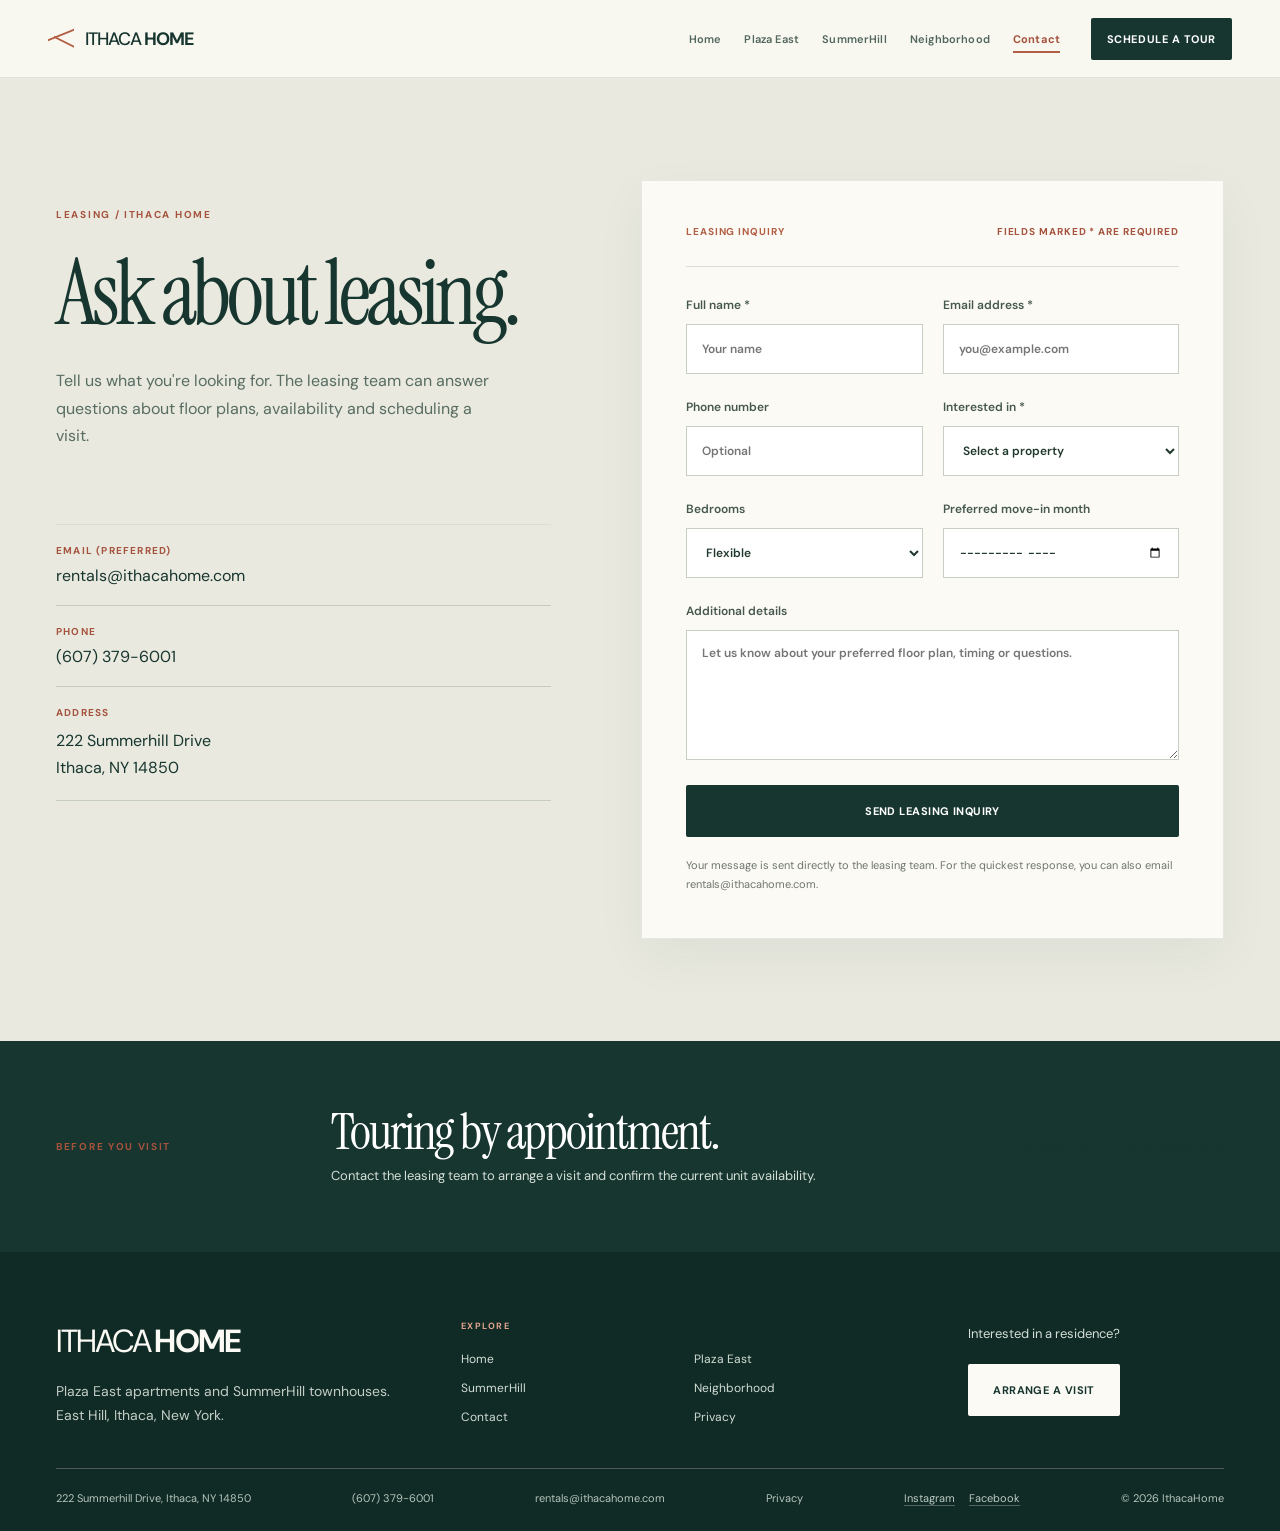
==== commit af00e77c: "Revamp site: new design system, full navigation, footer directory, social links, FAQ updates Co-auth" ====
--- a/contact.html
+++ b/contact.html
@@ -1,3 +1,3 @@
 <!DOCTYPE html>
-<html lang="en"><head><meta charset="utf-8"/><meta content="width=device-width, initial-scale=1" name="viewport"/><meta content="#f7f4ef" name="theme-color"/><meta content="Contact IthacaHome leasing to inquire about Plaza East or SummerHill apartments and townhouses or to schedule a tour in Ithaca, NY." name="description"/><title>Contact &amp; Schedule a Tour | IthacaHome</title><link href="https://www.ithacahome.com/contact.html" rel="canonical"/><meta content="website" property="og:type"/><meta content="Contact &amp; Schedule a Tour | IthacaHome" property="og:title"/><meta content="Contact IthacaHome leasing to inquire about Plaza East or SummerHill apartments and townhouses or to schedule a tour in Ithaca, NY." property="og:description"/><meta content="https://www.ithacahome.com/contact.html" property="og:url"/><meta content="https://www.ithacahome.com/assets/plaza-street.webp" property="og:image"/><meta content="summary_large_image" name="twitter:card"/><link href="/assets/favicon.svg" rel="icon" type="image/svg+xml"/><link href="https://fonts.googleapis.com" rel="preconnect"/><link crossorigin="" href="https://fonts.gstatic.com" rel="preconnect"/><link href="https://fonts.googleapis.com/css2?family=DM+Sans:wght@400;500;600;700&amp;family=Manrope:wght@400;500;600;700&amp;family=Instrument+Serif:ital@0;1&amp;display=swap" rel="stylesheet"/><link href="/assets/site.css" rel="stylesheet"/><script defer="" src="/assets/site.js"></script><script type="application/ld+json">{"@context":"https://schema.org","@type":"WebPage","name":"Contact & Schedule a Tour | IthacaHome","url":"https://www.ithacahome.com/contact.html","isPartOf":{"@type":"WebSite","name":"IthacaHome","url":"https://www.ithacahome.com"}}</script></head><body data-page="contact"><a class="skip-link" href="#content">Skip to content</a><div aria-hidden="true" class="reading-progress"></div><header class="header" id="header"><div class="header-inner"><a aria-label="IthacaHome home" class="wordmark" href="/"><span aria-hidden="true" class="wordmark-roof"></span><span>ITHACA<span class="wordmark-home">HOME</span></span></a><nav aria-label="Main navigation" class="nav-desktop"><a href="/plaza-east.html">Plaza East</a><a href="/summerhill.html">SummerHill</a><a href="/neighborhood.html">Neighborhood</a></nav><a class="nav-action" href="/contact.html">Schedule a tour</a><button aria-controls="nav-mobile" aria-expanded="false" aria-label="Open navigation" class="nav-toggle" id="nav-toggle" type="button"><span></span><span></span></button></div><nav aria-label="Mobile navigation" class="nav-mobile" id="nav-mobile" inert=""><a href="/">Home</a><a href="/plaza-east.html">Plaza East</a><a href="/summerhill.html">SummerHill</a><a href="/neighborhood.html">Neighborhood</a><a class="mobile-book" href="/contact.html">Schedule a tour</a><div class="mobile-contact"><a href="tel:+16073796001">(607) 379-6001</a><a href="mailto:rentals@ithacahome.com">rentals@ithacahome.com</a></div></nav></header><main id="content"><section class="contact-main"><div class="container contact-grid"><div class="contact-heading reveal"><span class="eyebrow">LEASING / ITHACA HOME</span><h1>Ask about leasing.</h1><p>Tell us what you're looking for. The leasing team can answer questions about floor plans, availability and scheduling a visit.</p><div class="contact-direct"><div><span>EMAIL (PREFERRED)</span><a href="mailto:rentals@ithacahome.com">rentals@ithacahome.com</a></div><div><span>PHONE</span><a href="tel:+16073796001">(607) 379-6001</a></div><div><span>ADDRESS</span><p>222 Summerhill Drive<br/>Ithaca, NY 14850</p></div></div></div><div class="form-shell reveal"><div class="form-top"><span>LEASING INQUIRY</span><span>FIELDS MARKED * ARE REQUIRED</span></div><form id="inquiry-form" novalidate=""><div class="form-row"><label>Full name *<input autocomplete="name" minlength="2" name="name" placeholder="Your name" required=""/></label><label>Email address *<input autocomplete="email" name="email" placeholder="you@example.com" required="" type="email"/></label></div><div class="form-row"><label>Phone number<input autocomplete="tel" name="phone" placeholder="Optional" type="tel"/></label><label>Interested in *<select name="property" required=""><option disabled="" selected="" value="">Select a property</option><option value="Plaza East">Plaza East</option><option value="SummerHill">SummerHill</option><option value="Either">Either property</option></select></label></div><div class="form-row"><label>Bedrooms<select name="bedrooms"><option value="">Flexible</option><option value="2">2 bedrooms</option><option value="3">3 bedrooms</option><option value="4">4 bedrooms</option></select></label><label>Preferred move-in month<input name="moveIn" type="month"/></label></div><label class="form-message">Additional details<textarea name="message" placeholder="Let us know about your preferred floor plan, timing or questions." rows="5"></textarea></label><label aria-hidden="true" class="hidden-honeypot">Website<input autocomplete="off" name="website" tabindex="-1"/></label><button class="button button-dark form-submit" type="submit">Send leasing inquiry</button><p aria-live="polite" class="form-feedback" id="form-feedback" role="status"></p><p class="form-note">Your message is sent directly to the leasing team. For the quickest response, you can also email rentals@ithacahome.com.</p></form></div></div></section>
-<section class="contact-bottom"><div class="container contact-bottom-grid"><span class="eyebrow">BEFORE YOU VISIT</span><div><h2>Touring by appointment.</h2><p>Contact the leasing team to arrange a visit and confirm the current unit availability.</p></div><a class="quiet-link" href="/plaza-east.html">View Plaza East</a><a class="quiet-link" href="/summerhill.html">View SummerHill</a></div></section></main><footer class="footer"><div class="container"><div class="footer-top"><div><a class="footer-brand" href="/">ITHACA<span>HOME</span></a><p>Plaza East apartments and SummerHill townhouses.<br/>East Hill, Ithaca, New York.</p></div><div class="footer-cta"><p>Interested in a residence?</p><a class="button button-cream" href="/contact.html">Arrange a visit</a></div></div><div class="footer-bottom"><span>222 Summerhill Drive, Ithaca, NY 14850</span><a href="tel:+16073796001">(607) 379-6001</a><a href="mailto:rentals@ithacahome.com">rentals@ithacahome.com</a><a href="/privacy.html">Privacy</a><span>© <span id="year">2026</span> IthacaHome</span></div></div></footer><dialog aria-label="Property image viewer" class="lightbox" id="lightbox"><div class="lightbox-top"><span id="lightbox-count">01 / 12</span><button aria-label="Close gallery" class="lightbox-close" type="button">Close</button></div><div class="lightbox-stage"><button aria-label="Previous photo" class="lightbox-prev" type="button">Previous</button><figure><img alt="" id="lightbox-img"/><figcaption id="lightbox-caption"></figcaption></figure><button aria-label="Next photo" class="lightbox-next" type="button">Next</button></div></dialog></body></html>+<html lang="en"><head><meta charset="utf-8"/><meta content="width=device-width, initial-scale=1" name="viewport"/><meta content="#f7f4ef" name="theme-color"/><meta content="Contact IthacaHome leasing to inquire about Plaza East or SummerHill apartments and townhouses or to schedule a tour in Ithaca, NY." name="description"/><title>Contact &amp; Schedule a Tour | IthacaHome</title><link href="https://www.ithacahome.com/contact.html" rel="canonical"/><meta content="website" property="og:type"/><meta content="Contact &amp; Schedule a Tour | IthacaHome" property="og:title"/><meta content="Contact IthacaHome leasing to inquire about Plaza East or SummerHill apartments and townhouses or to schedule a tour in Ithaca, NY." property="og:description"/><meta content="https://www.ithacahome.com/contact.html" property="og:url"/><meta content="https://www.ithacahome.com/assets/plaza-street.webp" property="og:image"/><meta content="summary_large_image" name="twitter:card"/><link href="/assets/favicon.svg" rel="icon" type="image/svg+xml"/><link href="https://fonts.googleapis.com" rel="preconnect"/><link crossorigin="" href="https://fonts.gstatic.com" rel="preconnect"/><link href="https://fonts.googleapis.com/css2?family=DM+Sans:wght@400;500;600;700&amp;family=Manrope:wght@400;500;600;700&amp;family=Instrument+Serif:ital@0;1&amp;display=swap" rel="stylesheet"/><link href="/assets/site.css" rel="stylesheet"/><script defer="" src="/assets/site.js"></script><script type="application/ld+json">{"@context":"https://schema.org","@type":"WebPage","name":"Contact & Schedule a Tour | IthacaHome","url":"https://www.ithacahome.com/contact.html","isPartOf":{"@type":"WebSite","name":"IthacaHome","url":"https://www.ithacahome.com"}}</script></head><body data-page="contact"><a class="skip-link" href="#content">Skip to content</a><div aria-hidden="true" class="reading-progress"></div><header class="header" id="header"><div class="header-inner"><a aria-label="IthacaHome home" class="wordmark" href="/"><span aria-hidden="true" class="wordmark-roof"></span><span>ITHACA<span class="wordmark-home">HOME</span></span></a><nav aria-label="Main navigation" class="nav-desktop"><a href="/">Home</a><a href="/plaza-east.html">Plaza East</a><a href="/summerhill.html">SummerHill</a><a href="/neighborhood.html">Neighborhood</a><a href="/contact.html" aria-current="page">Contact</a></nav><a class="nav-action" href="/contact.html">Schedule a tour</a><button aria-controls="nav-mobile" aria-expanded="false" aria-label="Open navigation" class="nav-toggle" id="nav-toggle" type="button"><span></span><span></span></button></div><nav aria-label="Mobile navigation" class="nav-mobile" id="nav-mobile" inert=""><a href="/">Home</a><a href="/plaza-east.html">Plaza East</a><a href="/summerhill.html">SummerHill</a><a href="/neighborhood.html">Neighborhood</a><a href="/contact.html" aria-current="page">Contact</a><a class="mobile-book" href="/contact.html">Schedule a tour</a><div class="mobile-contact"><a href="tel:+16073796001">(607) 379-6001</a><a href="mailto:rentals@ithacahome.com">rentals@ithacahome.com</a><a href="/privacy.html">Privacy</a></div></nav></header><main id="content"><section class="contact-main"><div class="container contact-grid"><div class="contact-heading reveal"><span class="eyebrow">LEASING / ITHACA HOME</span><h1>Ask about leasing.</h1><p>Tell us what you're looking for. The leasing team can answer questions about floor plans, availability and scheduling a visit.</p><div class="contact-direct"><div><span>EMAIL (PREFERRED)</span><a href="mailto:rentals@ithacahome.com">rentals@ithacahome.com</a></div><div><span>PHONE</span><a href="tel:+16073796001">(607) 379-6001</a></div><div><span>ADDRESS</span><p>222 Summerhill Drive<br/>Ithaca, NY 14850</p></div></div></div><div class="form-shell reveal"><div class="form-top"><span>LEASING INQUIRY</span><span>FIELDS MARKED * ARE REQUIRED</span></div><form id="inquiry-form" novalidate=""><div class="form-row"><label>Full name *<input autocomplete="name" minlength="2" name="name" placeholder="Your name" required=""/></label><label>Email address *<input autocomplete="email" name="email" placeholder="you@example.com" required="" type="email"/></label></div><div class="form-row"><label>Phone number<input autocomplete="tel" name="phone" placeholder="Optional" type="tel"/></label><label>Interested in *<select name="property" required=""><option disabled="" selected="" value="">Select a property</option><option value="Plaza East">Plaza East</option><option value="SummerHill">SummerHill</option><option value="Either">Either property</option></select></label></div><div class="form-row"><label>Bedrooms<select name="bedrooms"><option value="">Flexible</option><option value="2">2 bedrooms</option><option value="3">3 bedrooms</option><option value="4">4 bedrooms</option></select></label><label>Preferred move-in month<input name="moveIn" type="month"/></label></div><label class="form-message">Additional details<textarea name="message" placeholder="Let us know about your preferred floor plan, timing or questions." rows="5"></textarea></label><label aria-hidden="true" class="hidden-honeypot">Website<input autocomplete="off" name="website" tabindex="-1"/></label><button class="button button-dark form-submit" type="submit">Send leasing inquiry</button><p aria-live="polite" class="form-feedback" id="form-feedback" role="status"></p><p class="form-note">Your message is sent directly to the leasing team. For the quickest response, you can also email rentals@ithacahome.com.</p></form></div></div></section>
+<section class="contact-bottom"><div class="container contact-bottom-grid"><span class="eyebrow">BEFORE YOU VISIT</span><div><h2>Touring by appointment.</h2><p>Contact the leasing team to arrange a visit and confirm the current unit availability.</p></div><a class="quiet-link" href="/plaza-east.html">View Plaza East</a><a class="quiet-link" href="/summerhill.html">View SummerHill</a></div></section></main><footer class="footer"><div class="container"><div class="footer-top"><div><a class="footer-brand" href="/">ITHACA<span>HOME</span></a><p>Plaza East apartments and SummerHill townhouses.<br/>East Hill, Ithaca, New York.</p></div><nav aria-label="Footer navigation" class="footer-nav"><span>EXPLORE</span><div><a href="/">Home</a><a href="/plaza-east.html">Plaza East</a><a href="/summerhill.html">SummerHill</a><a href="/neighborhood.html">Neighborhood</a><a href="/contact.html">Contact</a><a href="/privacy.html">Privacy</a></div></nav><div class="footer-cta"><p>Interested in a residence?</p><a class="button button-cream" href="/contact.html">Arrange a visit</a></div></div><div class="footer-bottom"><span>222 Summerhill Drive, Ithaca, NY 14850</span><a href="tel:+16073796001">(607) 379-6001</a><a href="mailto:rentals@ithacahome.com">rentals@ithacahome.com</a><a href="/privacy.html">Privacy</a><div class="footer-social" aria-label="Follow IthacaHome"><a href="https://www.instagram.com/ithacahomeny/" rel="noopener noreferrer" target="_blank">Instagram</a><a href="https://www.facebook.com/profile.php?id=61592656851045" rel="noopener noreferrer" target="_blank">Facebook</a></div><span>© <span id="year">2026</span> IthacaHome</span></div></div></footer><dialog aria-label="Property image viewer" class="lightbox" id="lightbox"><div class="lightbox-top"><span id="lightbox-count">01 / 12</span><button aria-label="Close gallery" class="lightbox-close" type="button">Close</button></div><div class="lightbox-stage"><button aria-label="Previous photo" class="lightbox-prev" type="button">Previous</button><figure><img alt="" id="lightbox-img"/><figcaption id="lightbox-caption"></figcaption></figure><button aria-label="Next photo" class="lightbox-next" type="button">Next</button></div></dialog></body></html>
--- a/assets/site.css
+++ b/assets/site.css
@@ -197,3 +197,338 @@
  .detail-title h1{font-size:68px}
 }
 @media(prefers-reduced-motion:reduce){.hero-refined .hero-photo{animation:none!important;transform:none!important}.reveal.visible{animation:none!important}}
+
+/* V12: a consistent, image-led system across the home, property and contact pages. */
+:root{--ink:#17362f;--ink2:#294c42;--text:#344b43;--muted:#718078;--cream:#f2f0e9;--ivory:#fbfaf5;--sand:#e8e4d9;--line:#d8ddd5;--red:#b35f45;--red2:#c77558;--night:#17362f;--ease:cubic-bezier(.2,.75,.25,1)}
+body{background:#f5f3ed;color:var(--ink)}
+.container{width:min(1320px,calc(100% - 112px))}
+.section{padding-block:clamp(76px,8vw,118px)}
+.eyebrow{color:#a6533e;letter-spacing:.17em}
+.button{border-radius:2px;letter-spacing:.04em;text-transform:uppercase;font-size:11px}
+.button-dark{background:#17362f}
+.button-dark:hover{background:#a6533e}
+.button-paper{background:#a6533e;border-color:#a6533e;color:#fff}
+.button-paper:hover{background:#17362f;border-color:#17362f}
+.button-outline{border-color:#17362f;border-radius:2px}
+.quiet-link{font-size:12px;letter-spacing:.025em}
+/* Calm, high-contrast global navigation with a real full-screen phone menu. */
+.header{height:78px;background:rgba(248,247,241,.94);border-bottom:1px solid #183c321a;backdrop-filter:blur(18px);z-index:100}
+.header.is-condensed{height:68px;box-shadow:0 8px 28px #183c3212}
+.header-inner{width:min(1400px,calc(100% - 96px));gap:34px}
+.wordmark{font-size:18px;letter-spacing:-.055em}
+.wordmark-roof{border-color:#b35f45}
+.wordmark-roof:after{background:#b35f45}
+.nav-desktop{gap:clamp(20px,3vw,42px)}
+.nav-desktop a{font-size:12px;letter-spacing:.02em;color:#51665c}
+.nav-desktop a:after{bottom:23px;height:2px;background:#b35f45}
+.nav-desktop a:hover,.nav-desktop a[aria-current="page"]{color:#a6533e}
+.nav-action{padding:14px 20px;background:#17362f;border-radius:2px;font-size:11px;letter-spacing:.05em;text-transform:uppercase}
+.nav-action:hover{background:#a6533e}
+.nav-toggle{border:1px solid #17362f30;border-radius:50%;width:46px;height:46px;flex:none}
+.nav-toggle span{background:#17362f}
+.nav-mobile{display:none}
+/* The homepage opens with a quiet material palette and a dramatic property image. */
+.hero-refined{grid-template-columns:minmax(0,46%) minmax(0,54%);min-height:min(790px,84svh);background:#e9e9df}
+.hero-refined .hero-copy{background:#e9e9df;padding:clamp(38px,5vw,72px) clamp(34px,5.1vw,76px) 40px max(56px,calc((100vw - 1320px)/2));gap:24px}
+.hero-refined .hero-index{color:#62736a;font-size:9px;letter-spacing:.16em}
+.hero-refined .hero-copy-main{padding:12px 0}
+.hero-refined .hero-overline{color:#a6533e;font-size:10px;letter-spacing:.17em}
+.hero-refined .hero-headline{font-size:clamp(78px,8.2vw,132px);line-height:.87;letter-spacing:-.06em;color:#17362f;margin-top:24px}
+.hero-refined .hero-headline em{color:#a6533e}
+.hero-refined .hero-lead{max-width:400px;color:#4d6257;font-size:15px;line-height:1.8;margin-top:29px}
+.hero-refined .hero-buttons{gap:24px;margin-top:32px}
+.hero-refined .hero-bottom{color:#6a7b70;font-size:9px;letter-spacing:.12em}
+.hero-refined .hero-bottom span+span:before{background:#b35f45}
+.hero-refined .hero-picture{min-height:590px;background:#9ea998}
+.hero-refined .hero-picture>img{object-position:53% 50%;filter:saturate(.9) contrast(1.035)}
+.hero-refined .hero-picture:before{background:linear-gradient(0deg,#112a254d,transparent 42%)}
+.hero-refined .hero-picture-tag{font-size:9px;letter-spacing:.15em}
+.intro-strip{background:#17362f;color:#fbfaf5}
+.intro-strip-inner{grid-template-columns:180px 1fr;gap:clamp(28px,5vw,70px);padding-block:34px}
+.intro-strip .eyebrow{color:#e3a58e}
+.intro-strip-inner p{max-width:920px;font-size:clamp(21px,2.25vw,31px);line-height:1.35;letter-spacing:-.025em}
+/* Property cards feel like an editorial spread, with the photo doing the work. */
+.communities{background:#f5f3ed}
+.section-heading{align-items:end;gap:60px;margin-bottom:44px}
+.section-heading h2{font-size:clamp(50px,5.2vw,78px);letter-spacing:-.055em;line-height:.98}
+.section-heading>p{max-width:385px;color:#617167;font-size:14px;line-height:1.8}
+.community-layout{grid-template-columns:1fr 1fr;gap:24px;align-items:start}
+.community-summer{margin-top:58px}
+.community-card{background:#fff;border:1px solid #183c3218;box-shadow:0 8px 30px #17362f0b;transition:transform .5s var(--ease),box-shadow .5s var(--ease)}
+.community-card:hover{transform:translateY(-7px);box-shadow:0 20px 45px #17362f18}
+.community-media{height:clamp(290px,34vw,470px);background:#d8ded5}
+.community-media:after{content:"";position:absolute;inset:45% 0 0;background:linear-gradient(transparent,#142b2555);pointer-events:none}
+.community-media img{transition:transform .9s var(--ease),filter .6s;filter:saturate(.88)}
+.community-card:hover .community-media img{transform:scale(1.04);filter:saturate(1)}
+.community-media .media-count{z-index:2;left:22px;bottom:20px;color:#fff;font-size:9px;letter-spacing:.15em}
+.community-card .community-label{padding:23px 25px 27px;align-items:center}
+.community-label .eyebrow{font-size:9px}
+.community-label h3{font-size:clamp(39px,4vw,57px);letter-spacing:-.05em;margin-top:8px}
+.community-label p{font-size:12px;color:#66746d;margin-top:8px;line-height:1.6}
+.subtle-arrow{width:38px;height:38px;border:1px solid #17362f32;border-radius:50%;flex:none;position:relative;transition:background .3s,border-color .3s,transform .3s}
+.subtle-arrow:before{content:"";position:absolute;width:11px;height:11px;border-top:1px solid currentColor;border-right:1px solid currentColor;transform:rotate(45deg);left:12px;top:13px}
+.community-card:hover .subtle-arrow{background:#17362f;color:#fff;border-color:#17362f;transform:translateX(3px)}
+/* Strong amenity band and generous interior photography. */
+.overview{background:#17362f;color:#fbfaf5;padding-block:clamp(68px,7vw,98px)}
+.overview-header{display:flex;align-items:end;justify-content:space-between;gap:30px;margin-bottom:42px}
+.overview-header .eyebrow{color:#e3a58e}
+.overview-header h2{font-size:clamp(43px,5vw,72px);letter-spacing:-.05em;line-height:1;margin-top:13px}
+.overview-header h2 em{color:#e6b39f}
+.overview-grid{grid-template-columns:repeat(4,minmax(0,1fr));border-top:1px solid #ffffff35}
+.overview-item{padding:25px 24px 8px 0;border-right:1px solid #ffffff30}
+.overview-item+.overview-item{padding-left:24px}
+.overview-item:last-child{border:0}
+.overview-number{color:#e4a88f;font-size:10px;letter-spacing:.14em}
+.overview-item h3{font:400 29px/1.1 var(--display);color:#fff;margin-top:23px}
+.overview-item p{font-size:12px;line-height:1.7;color:#d1ded6;margin-top:13px;max-width:230px}
+.interiors{background:#ebe9e1}
+.interior-pair{grid-template-columns:1.04fr .96fr;gap:25px;align-items:start}
+.interior-panel:nth-child(2){margin-top:68px}
+.interior-media{height:clamp(280px,37vw,490px);background:#d6d8cf}
+.interior-media img{filter:saturate(.9);transition:transform .8s var(--ease)}
+.interior-caption{padding:16px 0;border-bottom:1px solid #17362f35}
+.interior-caption span{font-size:9px;letter-spacing:.15em}
+.interior-caption span:last-child{color:#a6533e}
+/* Make the location feature informative, not just decorative. */
+.location-tease-refined{grid-template-columns:42% 58%;background:#17362f}
+.location-tease-refined .location-band{padding:clamp(36px,6vw,82px);background:#a6533e}
+.location-band span{color:#f7e9de;font-size:9px;letter-spacing:.16em}
+.location-band strong{font-size:clamp(72px,9vw,132px);letter-spacing:-.075em}
+.location-tease-refined .location-tease-copy{padding:clamp(42px,7vw,96px);color:#fbfaf5}
+.location-tease-refined .location-tease-copy .eyebrow{color:#e3a58e}
+.location-tease-refined .location-tease-copy h2{font-size:clamp(43px,5.4vw,76px);line-height:1;letter-spacing:-.05em;margin-top:18px}
+.location-tease-refined .location-tease-copy h2 em{color:#e6b39f}
+.location-tease-refined .location-tease-copy p{max-width:500px;color:#d4dfd8;font-size:14px;margin-top:20px}
+.location-tease-refined .location-tease-copy .quiet-link{color:#fff}
+.location-facts{border-top:1px solid #ffffff36}
+.location-facts span{color:#e0e7e2;font-size:9px;letter-spacing:.12em}
+.testimonial{background:#f5f3ed}
+.quote-grid{grid-template-columns:.75fr 1.25fr;gap:clamp(35px,8vw,120px)}
+.quote-label{font:400 23px/1.2 var(--display);color:#8a978d;margin-top:15px}
+.quote-content blockquote{font:400 clamp(29px,3.3vw,46px)/1.23 var(--display);letter-spacing:-.025em;color:#254238}
+.quote-credit{margin-top:28px}
+.quote-credit span{font-size:9px;letter-spacing:.14em}
+.faq-section{background:#ebe9e1}
+.faq-grid{grid-template-columns:.8fr 1.2fr;gap:clamp(35px,8vw,120px)}
+.faq-grid h2{font-size:clamp(44px,5vw,70px);letter-spacing:-.05em;line-height:1;margin-top:14px}
+.faq-grid>div:first-child>p{max-width:360px;color:#64746b;font-size:13px;margin-top:17px}
+.faq-list details{border-color:#17362f30}
+.faq-list summary{font-size:15px;color:#17362f}
+.faq-list details p{font-size:13px;color:#617168}
+.bottom-call{background:#a6533e;padding-block:clamp(46px,6vw,76px);color:#fff}
+.bottom-call .eyebrow{color:#f1c7b4}
+.bottom-call h2{font-size:clamp(38px,5vw,65px);letter-spacing:-.05em}
+.bottom-call .button-paper{background:#fbfaf5;color:#17362f;border-color:#fbfaf5}
+/* Detail, neighborhood and contact pages inherit the same editorial rhythm. */
+.detail-hero{padding-block:36px 50px;background:#ebe9e1}
+.detail-hero-grid{gap:clamp(30px,5vw,75px);align-items:center}
+.breadcrumbs{color:#78867d}
+.detail-title h1{font-size:clamp(76px,9vw,132px);line-height:.84;letter-spacing:-.065em}
+.detail-title h1 em{color:#a6533e}
+.detail-title>p{max-width:450px;color:#54695e;font-size:14px;margin-top:23px}
+.detail-cta{gap:20px;margin-top:26px}
+.detail-hero-photo{height:clamp(390px,48vw,650px);min-height:0;background:#d4d9ce}
+.detail-hero-photo img{filter:saturate(.9)}
+.detail-photo-label{background:#17362f;color:#fff;padding:11px 14px;font-size:9px;letter-spacing:.14em}
+.facts-bar{background:#17362f;color:#fff}
+.facts-grid{grid-template-columns:repeat(4,1fr);padding-block:24px}
+.facts-grid>div{border-color:#ffffff35}
+.facts-grid span{color:#e3a58e;font-size:9px}
+.facts-grid strong{font-size:14px;line-height:1.4}
+.property-intro{background:#f5f3ed}
+.property-intro h2{font-size:clamp(43px,5vw,69px);line-height:1;letter-spacing:-.05em}
+.property-intro p{max-width:550px;color:#596d62;font-size:14px}
+.double-media{gap:24px;align-items:start}
+.double-media figure:nth-child(2){margin-top:62px}
+.double-media figure{background:#e0e2d8}
+.double-media img{filter:saturate(.91)}
+.gallery{background:#ebe9e1}
+.gallery-grid{gap:13px}
+.gallery-grid img{transition:transform .7s var(--ease),filter .4s;filter:saturate(.9)}
+.gallery-grid .gallery-item:hover img{transform:scale(1.04);filter:saturate(1)}
+.neighborhood-hero{background:#e9e9df}
+.neighborhood-hero-grid{gap:clamp(35px,7vw,95px)}
+.neighborhood-hero h1,.contact-heading h1{font-size:clamp(54px,7vw,92px);line-height:.96;letter-spacing:-.055em;color:#17362f}
+.neighborhood-hero p,.contact-heading>p{color:#586c62}
+.neighborhood-main-image{height:clamp(340px,43vw,570px)}
+.proximity-grid article{background:#ebe9e1;border:1px solid #17362f1c;padding:25px}
+.proximity-grid article>span{color:#a6533e}
+.proximity-grid article h3{font:400 28px/1.1 var(--display);margin-top:20px}
+.proximity-grid article p{font-size:13px;color:#627269;margin-top:10px}
+.directions-panel{background:#17362f}
+.directions-layout h2{font-size:clamp(43px,5vw,69px);letter-spacing:-.05em}
+.directions-layout p{color:#d4dfd8}
+.direction-meta{border-color:#ffffff30}
+.direction-meta>div{border-color:#ffffff30}
+.direction-meta strong{color:#e3a58e}
+.direction-meta span{color:#d4dfd8}
+.contact-main{background:#e9e9df;padding-block:clamp(55px,8vw,110px)}
+.contact-grid{gap:clamp(35px,7vw,100px)}
+.contact-heading h1{max-width:560px}
+.contact-direct>div{border-color:#17362f2a}
+.contact-direct span{color:#a6533e}
+.form-shell{background:#fbfaf5;border:1px solid #17362f18;box-shadow:0 18px 48px #17362f0d;padding:clamp(24px,4vw,44px)}
+.form-top{color:#a6533e;border-color:#17362f25}
+.form-shell input,.form-shell textarea,.form-shell select{border-color:#c7cec4;background:#fff}
+.form-shell input:focus,.form-shell textarea:focus,.form-shell select:focus{border-color:#a6533e;outline:none;box-shadow:0 0 0 3px #a6533e18}
+.contact-bottom{background:#17362f;color:#fff}
+.contact-bottom h2{font-size:clamp(36px,4vw,55px);letter-spacing:-.04em}
+.contact-bottom p{color:#d4dfd8}
+.footer{background:#102a25;padding-top:68px}
+.footer-brand{letter-spacing:-.06em}
+.footer-top{border-color:#ffffff2b}
+.footer-cta p{color:#d4dfd8}
+.footer-bottom{color:#bdcbc2}
+.footer-bottom a:hover{color:#e3a58e}
+.footer-social{display:flex;align-items:center;gap:14px}
+.footer-social a{color:#bdcbc2;text-decoration:underline;text-decoration-color:#ffffff45;text-underline-offset:3px}
+.footer-social a:hover{color:#e3a58e;text-decoration-color:currentColor}
+@media(max-width:900px){
+ .header-inner{width:calc(100% - 56px);gap:14px}
+ .nav-desktop,.header-inner>.nav-action{display:none}
+ .nav-toggle{display:flex;margin-left:auto}
+ .nav-mobile{position:absolute;top:100%;left:0;right:0;display:flex;visibility:hidden;pointer-events:none;flex-direction:column;gap:0;padding:24px max(28px,calc((100vw - 680px)/2)) 32px;background:#17362f;color:#fbfaf5;box-shadow:0 18px 30px #102a2530;transform:translateY(-8px);opacity:0;transition:opacity .22s,transform .22s,visibility .22s;max-height:calc(100svh - 68px);overflow:auto}
+ .nav-mobile.is-open{visibility:visible;pointer-events:auto;opacity:1;transform:none}
+ .nav-mobile>a{padding:17px 0;border-bottom:1px solid #ffffff2b;font:400 32px/1.1 var(--display)}
+ .nav-mobile>a[aria-current="page"]{color:#edb39d}
+ .nav-mobile .mobile-book{font:700 11px/1.2 var(--font);letter-spacing:.08em;text-transform:uppercase;background:#a6533e;border:0;padding:17px 20px;margin-top:22px;text-align:center}
+ .nav-mobile .mobile-contact{display:flex;flex-wrap:wrap;gap:12px 24px;margin-top:24px;font-size:12px;color:#d4dfd8}
+ .hero-refined{grid-template-columns:1fr;display:flex;flex-direction:column;min-height:0}
+ .hero-refined .hero-picture{order:0;height:clamp(370px,54vw,560px);min-height:0}
+ .hero-refined .hero-copy{order:1;padding:40px clamp(32px,7vw,80px);min-height:390px}
+ .hero-refined .hero-headline{font-size:clamp(76px,10vw,112px)}
+ .hero-refined .hero-copy-main{padding:0}
+ .community-summer{margin-top:35px}
+ .overview-grid{grid-template-columns:repeat(2,1fr)}
+ .overview-item:nth-child(2){border-right:0}
+ .overview-item:nth-child(n+3){border-top:1px solid #ffffff30;padding-top:24px}
+ .location-tease-refined{grid-template-columns:38% 62%}
+ .location-tease-refined .location-band{padding:38px}
+ .location-tease-refined .location-tease-copy{padding:48px}
+}
+@media(max-width:700px){
+ .container{width:calc(100% - 40px)}
+ .header{height:68px}
+ .header.is-condensed{height:62px}
+ .header-inner{width:calc(100% - 32px)}
+ .nav-mobile{padding-inline:25px}
+ .hero-refined .hero-picture{height:clamp(290px,75vw,430px)}
+ .hero-refined .hero-picture>img{object-position:53% 48%;animation:none}
+ .hero-refined .hero-picture-tag{left:18px;right:18px;bottom:18px;font-size:8px}
+ .hero-refined .hero-copy{min-height:0;padding:31px 22px 34px;gap:18px}
+ .hero-refined .hero-headline{font-size:clamp(64px,15vw,94px);line-height:.91;margin-top:16px}
+ .hero-refined .hero-lead{font-size:14px;line-height:1.7;margin-top:20px}
+ .hero-refined .hero-buttons{gap:15px;margin-top:23px}
+ .hero-refined .hero-bottom{font-size:8px;flex-wrap:wrap;row-gap:7px}
+ .intro-strip-inner{display:block;padding-block:25px}
+ .intro-strip-inner p{font-size:22px;margin-top:10px}
+ .section{padding-block:64px}
+ .section-heading{display:block;margin-bottom:28px}
+ .section-heading h2{font-size:clamp(47px,12vw,66px)}
+ .section-heading>p{font-size:13px;margin-top:14px}
+ .community-layout{grid-template-columns:1fr;gap:18px}
+ .community-summer{margin-top:0}
+ .community-media{height:clamp(265px,72vw,390px)}
+ .community-card .community-label{padding:20px}
+ .community-label h3{font-size:43px}
+ .overview{padding-block:60px}
+ .overview-header{display:block;margin-bottom:25px}
+ .overview-header h2{font-size:48px}
+ .overview-grid{grid-template-columns:1fr 1fr}
+ .overview-item{padding:18px 14px 18px 0}
+ .overview-item+.overview-item{padding-left:14px}
+ .overview-item h3{font-size:26px;margin-top:17px}
+ .overview-item p{font-size:11px}
+ .overview-item:nth-child(n+3){padding-top:20px}
+ .interior-pair{grid-template-columns:1fr;gap:26px}
+ .interior-panel:nth-child(2){margin-top:0}
+ .interior-media{height:clamp(260px,69vw,390px)}
+ .location-tease-refined{display:flex;flex-direction:column}
+ .location-tease-refined .location-band{padding:33px 25px;gap:10px}
+ .location-band strong{font-size:82px}
+ .location-tease-refined .location-tease-copy{padding:37px 25px 44px}
+ .location-tease-refined .location-tease-copy h2{font-size:clamp(44px,11vw,60px)}
+ .location-tease-refined .location-tease-copy p{font-size:13px}
+ .location-facts{gap:12px}
+ .location-facts span{font-size:8px}
+ .testimonial{padding-block:55px}
+ .quote-grid,.faq-grid{grid-template-columns:1fr;gap:22px}
+ .quote-content blockquote{font-size:clamp(30px,8vw,42px)}
+ .faq-grid h2{font-size:55px}
+ .bottom-call{padding-block:44px}
+ .bottom-call-inner{gap:20px}
+ .detail-hero{padding-block:24px 30px}
+ .detail-hero-grid{grid-template-columns:1fr;gap:23px}
+ .detail-title h1{font-size:clamp(68px,17vw,94px)}
+ .detail-hero-photo{height:clamp(295px,74vw,440px)}
+ .facts-grid{grid-template-columns:1fr 1fr;gap:0}
+ .facts-grid>div{padding:15px 12px 15px 0}
+ .facts-grid>div:nth-child(2){border-right:0}
+ .facts-grid>div:nth-child(n+3){border-top:1px solid #ffffff30}
+ .property-intro{padding-block:55px}
+ .property-intro-grid{grid-template-columns:1fr;gap:18px}
+ .property-intro h2{font-size:52px}
+ .double-media{grid-template-columns:1fr;gap:18px}
+ .double-media figure:nth-child(2){margin-top:0}
+ .gallery-grid{gap:8px}
+ .neighborhood-hero-grid{grid-template-columns:1fr;gap:25px}
+ .neighborhood-hero h1,.contact-heading h1{font-size:clamp(54px,13vw,78px)}
+ .neighborhood-main-image{height:clamp(290px,75vw,430px)}
+ .proximity-grid{grid-template-columns:1fr 1fr;gap:10px}
+ .proximity-grid article{padding:18px}
+ .proximity-grid article h3{font-size:25px;margin-top:14px}
+ .directions-layout{grid-template-columns:1fr;gap:28px}
+ .direction-meta{grid-template-columns:1fr}
+ .contact-grid{grid-template-columns:1fr;gap:30px}
+ .form-shell{padding:23px 19px}
+ .form-row{grid-template-columns:1fr;gap:0}
+ .contact-bottom-grid{grid-template-columns:1fr;gap:14px}
+ .footer{padding-top:48px}
+ .footer-top{gap:26px}
+ .footer-bottom{display:grid;grid-template-columns:1fr 1fr;gap:14px}
+}
+@media(max-width:390px){
+ .container{width:calc(100% - 32px)}
+ .hero-refined .hero-copy{padding-inline:18px}
+ .hero-refined .hero-headline{font-size:59px}
+ .hero-refined .hero-buttons .button{font-size:10px;padding-inline:13px}
+ .community-label h3{font-size:39px}
+ .overview-item p{font-size:10px}
+ .footer-bottom{grid-template-columns:1fr}
+}
+@media(prefers-reduced-motion:reduce){
+ html{scroll-behavior:auto}
+ *,*::before,*::after{animation-duration:.01ms!important;animation-iteration-count:1!important;scroll-behavior:auto!important;transition-duration:.01ms!important}
+ .hero-refined .hero-photo{transform:none!important}
+}
+
+/* Navigation is explicit and complete on desktop, mobile and in the footer. */
+.header-inner{gap:clamp(16px,2.4vw,34px)}
+.nav-desktop{gap:clamp(15px,1.8vw,26px)}
+.nav-desktop a{font-size:11px;letter-spacing:.015em}
+.nav-desktop a[aria-current="page"]{font-weight:700}
+.header-inner>.nav-action{padding-inline:16px}
+.footer-top{display:grid;grid-template-columns:minmax(190px,1fr) minmax(310px,1.3fr) minmax(170px,.75fr);align-items:start;gap:clamp(24px,5vw,72px)}
+.footer-nav>span{display:block;color:#e3a58e;font-size:9px;font-weight:700;letter-spacing:.16em;margin-bottom:19px}
+.footer-nav>div{display:grid;grid-template-columns:repeat(2,minmax(100px,1fr));gap:13px 22px}
+.footer-nav a{width:max-content;max-width:100%;font-size:12px;color:#d1ddd5;transition:color .2s}
+.footer-nav a:hover{color:#e3a58e;text-decoration:underline;text-underline-offset:4px}
+.footer-cta{align-self:start;padding-top:3px}
+.footer-cta p{font-size:13px}
+.mobile-contact a[href="/privacy.html"]{text-decoration:underline;text-underline-offset:3px}
+@media(max-width:1100px) and (min-width:901px){
+ .header-inner{width:calc(100% - 48px)}
+ .nav-desktop{gap:15px}
+ .nav-desktop a{font-size:10px}
+ .header-inner>.nav-action{font-size:10px;padding-inline:12px}
+}
+@media(max-width:900px){
+ .footer-top{grid-template-columns:minmax(0,1fr) minmax(0,1.2fr) minmax(150px,.7fr);gap:24px}
+}
+@media(max-width:700px){
+ .footer-top{grid-template-columns:1fr;gap:28px}
+ .footer-nav>span{margin-bottom:14px}
+ .footer-nav>div{grid-template-columns:repeat(2,minmax(0,1fr));gap:14px 18px}
+ .footer-nav a{font-size:13px}
+ .footer-cta{padding-top:0}
+}
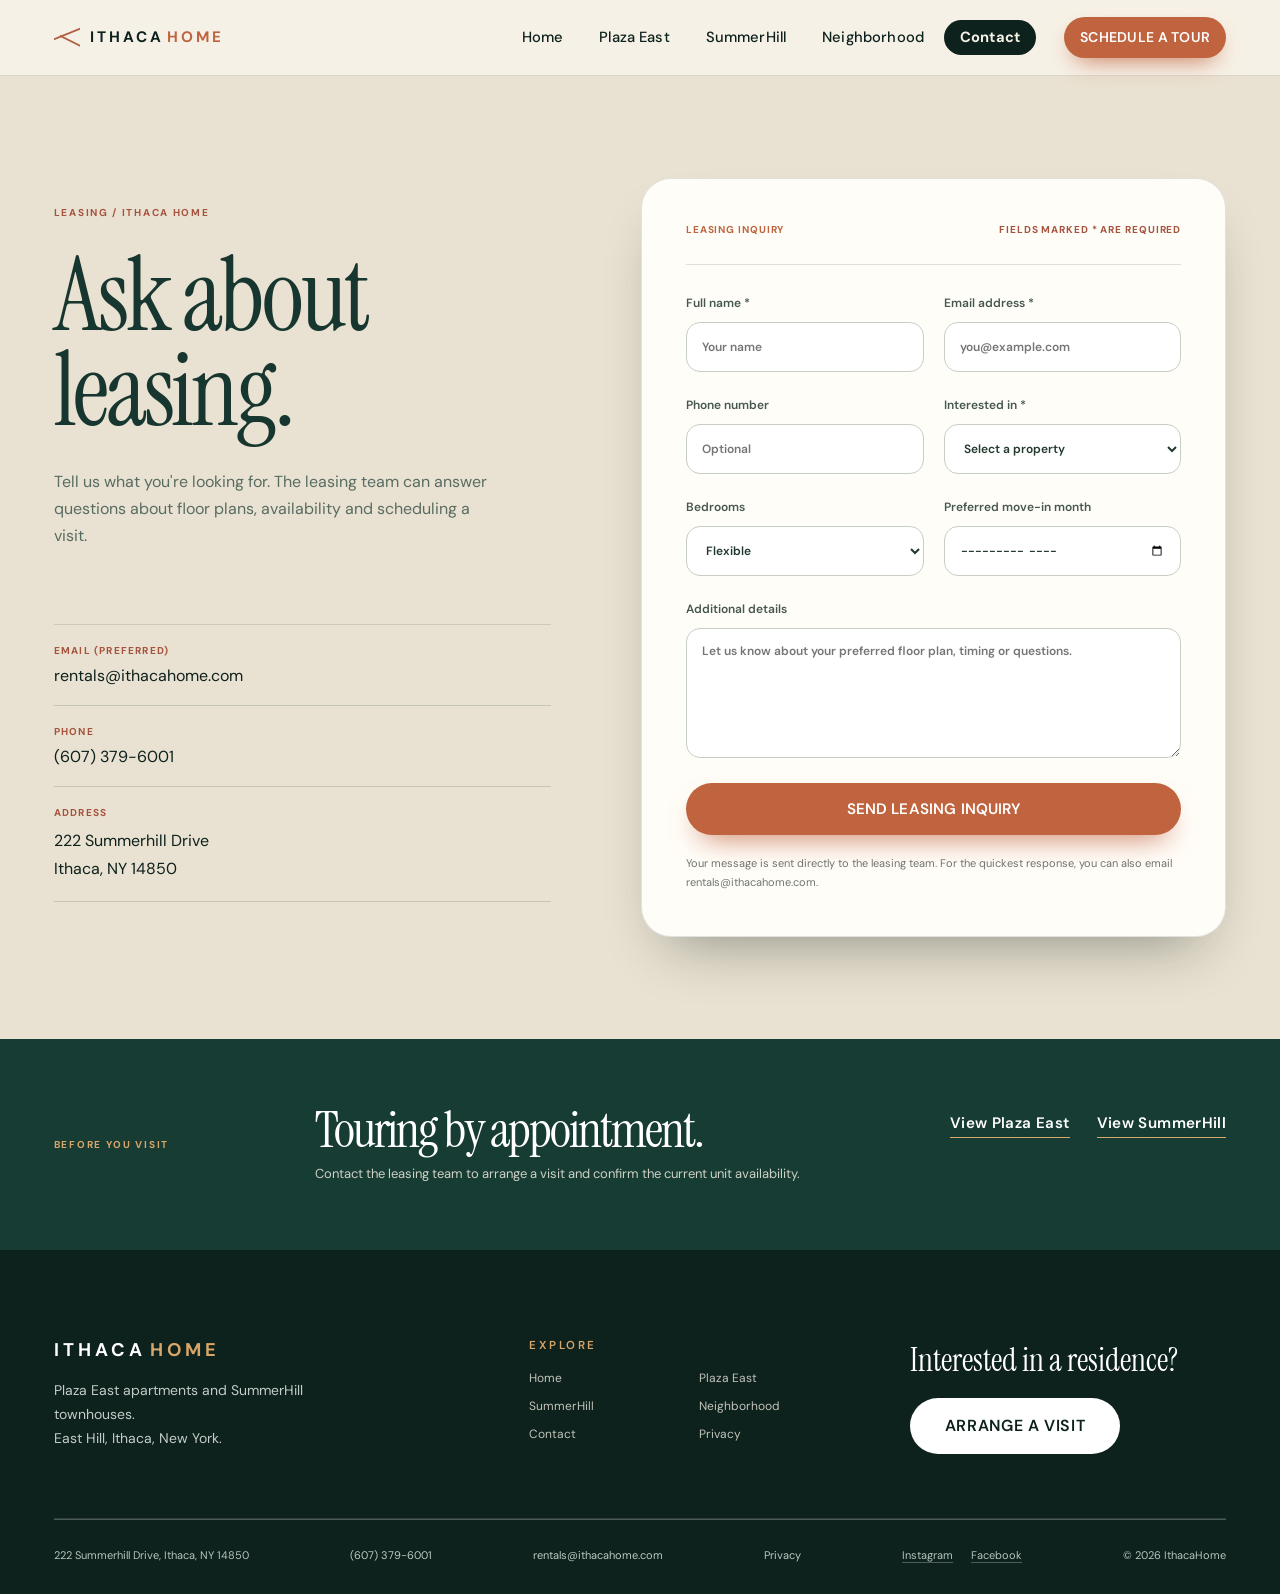
==== commit 856d90a1: "Complete visual redesign (V14): full-bleed hero, ticker, editorial cards, dark amenity band, immersi" ====
--- a/contact.html
+++ b/contact.html
@@ -1,3 +1,3 @@
 <!DOCTYPE html>
-<html lang="en"><head><meta charset="utf-8"/><meta content="width=device-width, initial-scale=1" name="viewport"/><meta content="#f7f4ef" name="theme-color"/><meta content="Contact IthacaHome leasing to inquire about Plaza East or SummerHill apartments and townhouses or to schedule a tour in Ithaca, NY." name="description"/><title>Contact &amp; Schedule a Tour | IthacaHome</title><link href="https://www.ithacahome.com/contact.html" rel="canonical"/><meta content="website" property="og:type"/><meta content="Contact &amp; Schedule a Tour | IthacaHome" property="og:title"/><meta content="Contact IthacaHome leasing to inquire about Plaza East or SummerHill apartments and townhouses or to schedule a tour in Ithaca, NY." property="og:description"/><meta content="https://www.ithacahome.com/contact.html" property="og:url"/><meta content="https://www.ithacahome.com/assets/plaza-street.webp" property="og:image"/><meta content="summary_large_image" name="twitter:card"/><link href="/assets/favicon.svg" rel="icon" type="image/svg+xml"/><link href="https://fonts.googleapis.com" rel="preconnect"/><link crossorigin="" href="https://fonts.gstatic.com" rel="preconnect"/><link href="https://fonts.googleapis.com/css2?family=DM+Sans:wght@400;500;600;700&amp;family=Manrope:wght@400;500;600;700&amp;family=Instrument+Serif:ital@0;1&amp;display=swap" rel="stylesheet"/><link href="/assets/site.css" rel="stylesheet"/><script defer="" src="/assets/site.js"></script><script type="application/ld+json">{"@context":"https://schema.org","@type":"WebPage","name":"Contact & Schedule a Tour | IthacaHome","url":"https://www.ithacahome.com/contact.html","isPartOf":{"@type":"WebSite","name":"IthacaHome","url":"https://www.ithacahome.com"}}</script></head><body data-page="contact"><a class="skip-link" href="#content">Skip to content</a><div aria-hidden="true" class="reading-progress"></div><header class="header" id="header"><div class="header-inner"><a aria-label="IthacaHome home" class="wordmark" href="/"><span aria-hidden="true" class="wordmark-roof"></span><span>ITHACA<span class="wordmark-home">HOME</span></span></a><nav aria-label="Main navigation" class="nav-desktop"><a href="/">Home</a><a href="/plaza-east.html">Plaza East</a><a href="/summerhill.html">SummerHill</a><a href="/neighborhood.html">Neighborhood</a><a href="/contact.html" aria-current="page">Contact</a></nav><a class="nav-action" href="/contact.html">Schedule a tour</a><button aria-controls="nav-mobile" aria-expanded="false" aria-label="Open navigation" class="nav-toggle" id="nav-toggle" type="button"><span></span><span></span></button></div><nav aria-label="Mobile navigation" class="nav-mobile" id="nav-mobile" inert=""><a href="/">Home</a><a href="/plaza-east.html">Plaza East</a><a href="/summerhill.html">SummerHill</a><a href="/neighborhood.html">Neighborhood</a><a href="/contact.html" aria-current="page">Contact</a><a class="mobile-book" href="/contact.html">Schedule a tour</a><div class="mobile-contact"><a href="tel:+16073796001">(607) 379-6001</a><a href="mailto:rentals@ithacahome.com">rentals@ithacahome.com</a><a href="/privacy.html">Privacy</a></div></nav></header><main id="content"><section class="contact-main"><div class="container contact-grid"><div class="contact-heading reveal"><span class="eyebrow">LEASING / ITHACA HOME</span><h1>Ask about leasing.</h1><p>Tell us what you're looking for. The leasing team can answer questions about floor plans, availability and scheduling a visit.</p><div class="contact-direct"><div><span>EMAIL (PREFERRED)</span><a href="mailto:rentals@ithacahome.com">rentals@ithacahome.com</a></div><div><span>PHONE</span><a href="tel:+16073796001">(607) 379-6001</a></div><div><span>ADDRESS</span><p>222 Summerhill Drive<br/>Ithaca, NY 14850</p></div></div></div><div class="form-shell reveal"><div class="form-top"><span>LEASING INQUIRY</span><span>FIELDS MARKED * ARE REQUIRED</span></div><form id="inquiry-form" novalidate=""><div class="form-row"><label>Full name *<input autocomplete="name" minlength="2" name="name" placeholder="Your name" required=""/></label><label>Email address *<input autocomplete="email" name="email" placeholder="you@example.com" required="" type="email"/></label></div><div class="form-row"><label>Phone number<input autocomplete="tel" name="phone" placeholder="Optional" type="tel"/></label><label>Interested in *<select name="property" required=""><option disabled="" selected="" value="">Select a property</option><option value="Plaza East">Plaza East</option><option value="SummerHill">SummerHill</option><option value="Either">Either property</option></select></label></div><div class="form-row"><label>Bedrooms<select name="bedrooms"><option value="">Flexible</option><option value="2">2 bedrooms</option><option value="3">3 bedrooms</option><option value="4">4 bedrooms</option></select></label><label>Preferred move-in month<input name="moveIn" type="month"/></label></div><label class="form-message">Additional details<textarea name="message" placeholder="Let us know about your preferred floor plan, timing or questions." rows="5"></textarea></label><label aria-hidden="true" class="hidden-honeypot">Website<input autocomplete="off" name="website" tabindex="-1"/></label><button class="button button-dark form-submit" type="submit">Send leasing inquiry</button><p aria-live="polite" class="form-feedback" id="form-feedback" role="status"></p><p class="form-note">Your message is sent directly to the leasing team. For the quickest response, you can also email rentals@ithacahome.com.</p></form></div></div></section>
+<html lang="en"><head><meta charset="utf-8"/><meta content="width=device-width, initial-scale=1" name="viewport"/><meta content="#f7f4ef" name="theme-color"/><meta content="Contact IthacaHome leasing to inquire about Plaza East or SummerHill apartments and townhouses or to schedule a tour in Ithaca, NY." name="description"/><title>Contact &amp; Schedule a Tour | IthacaHome</title><link href="https://www.ithacahome.com/contact.html" rel="canonical"/><meta content="website" property="og:type"/><meta content="Contact &amp; Schedule a Tour | IthacaHome" property="og:title"/><meta content="Contact IthacaHome leasing to inquire about Plaza East or SummerHill apartments and townhouses or to schedule a tour in Ithaca, NY." property="og:description"/><meta content="https://www.ithacahome.com/contact.html" property="og:url"/><meta content="https://www.ithacahome.com/assets/plaza-street.webp" property="og:image"/><meta content="summary_large_image" name="twitter:card"/><link href="/assets/favicon.svg" rel="icon" type="image/svg+xml"/><link href="https://fonts.googleapis.com" rel="preconnect"/><link crossorigin="" href="https://fonts.gstatic.com" rel="preconnect"/><link href="https://fonts.googleapis.com/css2?family=DM+Sans:wght@400;500;600;700&amp;family=Manrope:wght@400;500;600;700&amp;family=Instrument+Serif:ital@0;1&amp;display=swap" rel="stylesheet"/><link href="/assets/site.css" rel="stylesheet"/><link href="/assets/v14.css" rel="stylesheet"/><script defer="" src="/assets/site.js"></script><script type="application/ld+json">{"@context":"https://schema.org","@type":"WebPage","name":"Contact & Schedule a Tour | IthacaHome","url":"https://www.ithacahome.com/contact.html","isPartOf":{"@type":"WebSite","name":"IthacaHome","url":"https://www.ithacahome.com"}}</script></head><body data-page="contact"><a class="skip-link" href="#content">Skip to content</a><div aria-hidden="true" class="reading-progress"></div><header class="header" id="header"><div class="header-inner"><a aria-label="IthacaHome home" class="wordmark" href="/"><span aria-hidden="true" class="wordmark-roof"></span><span>ITHACA<span class="wordmark-home">HOME</span></span></a><nav aria-label="Main navigation" class="nav-desktop"><a href="/">Home</a><a href="/plaza-east.html">Plaza East</a><a href="/summerhill.html">SummerHill</a><a href="/neighborhood.html">Neighborhood</a><a href="/contact.html" aria-current="page">Contact</a></nav><a class="nav-action" href="/contact.html">Schedule a tour</a><button aria-controls="nav-mobile" aria-expanded="false" aria-label="Open navigation" class="nav-toggle" id="nav-toggle" type="button"><span></span><span></span></button></div><nav aria-label="Mobile navigation" class="nav-mobile" id="nav-mobile" inert=""><a href="/">Home</a><a href="/plaza-east.html">Plaza East</a><a href="/summerhill.html">SummerHill</a><a href="/neighborhood.html">Neighborhood</a><a href="/contact.html" aria-current="page">Contact</a><a class="mobile-book" href="/contact.html">Schedule a tour</a><div class="mobile-contact"><a href="tel:+16073796001">(607) 379-6001</a><a href="mailto:rentals@ithacahome.com">rentals@ithacahome.com</a><a href="/privacy.html">Privacy</a></div></nav></header><main id="content"><section class="contact-main"><div class="container contact-grid"><div class="contact-heading reveal"><span class="eyebrow">LEASING / ITHACA HOME</span><h1>Ask about leasing.</h1><p>Tell us what you're looking for. The leasing team can answer questions about floor plans, availability and scheduling a visit.</p><div class="contact-direct"><div><span>EMAIL (PREFERRED)</span><a href="mailto:rentals@ithacahome.com">rentals@ithacahome.com</a></div><div><span>PHONE</span><a href="tel:+16073796001">(607) 379-6001</a></div><div><span>ADDRESS</span><p>222 Summerhill Drive<br/>Ithaca, NY 14850</p></div></div></div><div class="form-shell reveal"><div class="form-top"><span>LEASING INQUIRY</span><span>FIELDS MARKED * ARE REQUIRED</span></div><form id="inquiry-form" novalidate=""><div class="form-row"><label>Full name *<input autocomplete="name" minlength="2" name="name" placeholder="Your name" required=""/></label><label>Email address *<input autocomplete="email" name="email" placeholder="you@example.com" required="" type="email"/></label></div><div class="form-row"><label>Phone number<input autocomplete="tel" name="phone" placeholder="Optional" type="tel"/></label><label>Interested in *<select name="property" required=""><option disabled="" selected="" value="">Select a property</option><option value="Plaza East">Plaza East</option><option value="SummerHill">SummerHill</option><option value="Either">Either property</option></select></label></div><div class="form-row"><label>Bedrooms<select name="bedrooms"><option value="">Flexible</option><option value="2">2 bedrooms</option><option value="3">3 bedrooms</option><option value="4">4 bedrooms</option></select></label><label>Preferred move-in month<input name="moveIn" type="month"/></label></div><label class="form-message">Additional details<textarea name="message" placeholder="Let us know about your preferred floor plan, timing or questions." rows="5"></textarea></label><label aria-hidden="true" class="hidden-honeypot">Website<input autocomplete="off" name="website" tabindex="-1"/></label><button class="button button-dark form-submit" type="submit">Send leasing inquiry</button><p aria-live="polite" class="form-feedback" id="form-feedback" role="status"></p><p class="form-note">Your message is sent directly to the leasing team. For the quickest response, you can also email rentals@ithacahome.com.</p></form></div></div></section>
 <section class="contact-bottom"><div class="container contact-bottom-grid"><span class="eyebrow">BEFORE YOU VISIT</span><div><h2>Touring by appointment.</h2><p>Contact the leasing team to arrange a visit and confirm the current unit availability.</p></div><a class="quiet-link" href="/plaza-east.html">View Plaza East</a><a class="quiet-link" href="/summerhill.html">View SummerHill</a></div></section></main><footer class="footer"><div class="container"><div class="footer-top"><div><a class="footer-brand" href="/">ITHACA<span>HOME</span></a><p>Plaza East apartments and SummerHill townhouses.<br/>East Hill, Ithaca, New York.</p></div><nav aria-label="Footer navigation" class="footer-nav"><span>EXPLORE</span><div><a href="/">Home</a><a href="/plaza-east.html">Plaza East</a><a href="/summerhill.html">SummerHill</a><a href="/neighborhood.html">Neighborhood</a><a href="/contact.html">Contact</a><a href="/privacy.html">Privacy</a></div></nav><div class="footer-cta"><p>Interested in a residence?</p><a class="button button-cream" href="/contact.html">Arrange a visit</a></div></div><div class="footer-bottom"><span>222 Summerhill Drive, Ithaca, NY 14850</span><a href="tel:+16073796001">(607) 379-6001</a><a href="mailto:rentals@ithacahome.com">rentals@ithacahome.com</a><a href="/privacy.html">Privacy</a><div class="footer-social" aria-label="Follow IthacaHome"><a href="https://www.instagram.com/ithacahomeny/" rel="noopener noreferrer" target="_blank">Instagram</a><a href="https://www.facebook.com/profile.php?id=61592656851045" rel="noopener noreferrer" target="_blank">Facebook</a></div><span>© <span id="year">2026</span> IthacaHome</span></div></div></footer><dialog aria-label="Property image viewer" class="lightbox" id="lightbox"><div class="lightbox-top"><span id="lightbox-count">01 / 12</span><button aria-label="Close gallery" class="lightbox-close" type="button">Close</button></div><div class="lightbox-stage"><button aria-label="Previous photo" class="lightbox-prev" type="button">Previous</button><figure><img alt="" id="lightbox-img"/><figcaption id="lightbox-caption"></figcaption></figure><button aria-label="Next photo" class="lightbox-next" type="button">Next</button></div></dialog></body></html>
--- a/assets/v14.css
+++ b/assets/v14.css
@@ -0,0 +1,352 @@
+/* IthacaHome V14 — complete visual system. Loaded after site.css and overrides it. */
+:root{
+  --x-ink:#0d211d;--x-forest:#173c33;--x-moss:#2d5a4b;--x-cream:#f6f1e7;--x-paper:#fffdf8;--x-sand:#e9e1d1;
+  --x-clay:#c0643f;--x-clay-d:#a14f2e;--x-gold:#d9a66a;--x-line:rgba(13,33,29,.12);--x-muted:#5d6d66;
+  --x-ease:cubic-bezier(.22,1,.36,1);--x-r:22px;--x-shadow:0 30px 60px -28px rgba(13,33,29,.45);
+  --x-pad:clamp(20px,4.2vw,64px);--x-max:1320px;
+  --ink:var(--x-ink);--ink2:var(--x-forest);--text:#26382f;--muted:var(--x-muted);--cream:var(--x-cream);--ivory:var(--x-paper);
+  --sand:var(--x-sand);--line:var(--x-line);--red:var(--x-clay);--red2:var(--x-clay-d);--night:var(--x-ink);--ease:var(--x-ease);
+  --display:'Instrument Serif',Georgia,serif;--font:'DM Sans',system-ui,sans-serif;
+}
+html{scroll-behavior:smooth;scroll-padding-top:90px}
+body{background:var(--x-cream);color:var(--text);font-family:var(--font);-webkit-font-smoothing:antialiased;text-rendering:optimizeLegibility}
+::selection{background:var(--x-clay);color:#fff}
+.container{width:min(100% - var(--x-pad)*2,var(--x-max));margin-inline:auto}
+h1,h2,h3{font-family:var(--display);font-weight:400;letter-spacing:-.015em;color:var(--x-ink)}
+h2 em,h1 em{font-style:italic;color:var(--x-clay)}
+:focus-visible{outline:2px solid var(--x-clay);outline-offset:3px;border-radius:6px}
+
+/* ---------- Header ---------- */
+.reading-progress{background:linear-gradient(90deg,var(--x-clay),var(--x-gold));height:3px}
+.header{height:76px;background:rgba(246,241,231,.82);-webkit-backdrop-filter:saturate(1.4) blur(18px);backdrop-filter:saturate(1.4) blur(18px);border-bottom:1px solid var(--x-line);transition:background .4s,height .4s var(--x-ease),box-shadow .4s}
+.header.is-condensed{height:64px;box-shadow:0 14px 40px -24px rgba(13,33,29,.5)}
+.header-inner{width:min(100% - var(--x-pad)*2,var(--x-max));max-width:none;margin-inline:auto;padding:0;display:flex;align-items:center;gap:28px;height:100%}
+.wordmark{display:flex;align-items:center;gap:10px;font:700 .95rem/1 var(--font);letter-spacing:.2em;color:var(--x-ink);margin-right:auto}
+.wordmark-home{color:var(--x-clay);font-weight:700}
+.nav-desktop{display:flex;gap:4px;align-items:center}
+.nav-desktop a{position:relative;padding:10px 16px;border-radius:999px;font:500 .92rem/1 var(--font);letter-spacing:.01em;color:var(--x-ink);transition:background .3s,color .3s}
+.nav-desktop a::after,.nav-desktop a::before{display:none!important}
+.nav-desktop a:hover{background:rgba(13,33,29,.07)}
+.nav-desktop a[aria-current="page"]{background:var(--x-ink);color:var(--x-cream)}
+.nav-action{padding:13px 22px;border-radius:999px;background:var(--x-clay);color:#fff;font:600 .88rem/1 var(--font);letter-spacing:.02em;box-shadow:0 10px 24px -10px var(--x-clay);transition:transform .3s var(--x-ease),background .3s}
+.nav-action:hover{background:var(--x-clay-d);transform:translateY(-2px)}
+body[data-page="home"] .header{position:fixed;left:0;right:0;top:0;background:transparent;border-color:transparent;-webkit-backdrop-filter:none;backdrop-filter:none}
+body[data-page="home"] .header:not(.is-condensed) .wordmark,
+body[data-page="home"] .header:not(.is-condensed) .nav-desktop a{color:#fff}
+body[data-page="home"] .header:not(.is-condensed) .nav-desktop a:hover{background:rgba(255,255,255,.16)}
+body[data-page="home"] .header:not(.is-condensed) .nav-desktop a[aria-current="page"]{background:rgba(255,255,255,.95);color:var(--x-ink)}
+body[data-page="home"] .header:not(.is-condensed) .wordmark-home{color:var(--x-gold)}
+body[data-page="home"] .header:not(.is-condensed) .nav-toggle span{background:#fff}
+body[data-page="home"] .header.is-condensed{background:rgba(246,241,231,.88);border-color:var(--x-line)}
+
+/* ---------- Home hero ---------- */
+.x-hero{position:relative;min-height:max(680px,100svh);display:flex;align-items:flex-end;color:#fff;overflow:hidden;background:var(--x-ink);isolation:isolate}
+.x-hero-media,.x-hero-media img{position:absolute;inset:0;width:100%;height:100%}
+.x-hero-media img{object-fit:cover;transform:scale(1.08);animation:xZoom 2.4s var(--x-ease) forwards}
+.x-hero::before{content:"";position:absolute;inset:0;z-index:1;background:linear-gradient(180deg,rgba(13,33,29,.62) 0%,rgba(13,33,29,.12) 32%,rgba(13,33,29,.5) 62%,rgba(13,33,29,.92) 100%),linear-gradient(90deg,rgba(13,33,29,.55),transparent 65%)}
+.x-hero-inner{position:relative;z-index:2;width:min(100% - var(--x-pad)*2,var(--x-max));margin:0 auto;padding:140px 0 clamp(36px,6vh,72px);display:grid;grid-template-columns:minmax(0,1fr) auto;gap:48px;align-items:end}
+.x-kicker{display:flex;align-items:center;gap:14px;margin:0 0 26px;font:600 .74rem/1.3 var(--font);letter-spacing:.24em;text-transform:uppercase;color:rgba(255,255,255,.86);animation:xUp 1s .15s var(--x-ease) both}
+.x-kicker span{width:44px;height:1px;background:var(--x-gold)}
+.x-hero h1{color:#fff;font-size:clamp(3.6rem,10.6vw,9.6rem);line-height:.88;letter-spacing:-.035em;margin:0;max-width:11ch;animation:xUp 1.1s .25s var(--x-ease) both}
+.x-hero h1 em{color:var(--x-gold)}
+.x-lead{max-width:540px;margin:30px 0 0;font-size:clamp(1.02rem,1.5vw,1.25rem);line-height:1.6;color:rgba(255,255,255,.88);animation:xUp 1s .4s var(--x-ease) both}
+.x-actions{display:flex;flex-wrap:wrap;gap:12px;margin-top:34px;animation:xUp 1s .55s var(--x-ease) both}
+.x-btn{display:inline-flex;align-items:center;justify-content:center;padding:17px 30px;border-radius:999px;font:600 .95rem/1 var(--font);letter-spacing:.01em;transition:transform .35s var(--x-ease),background .3s,color .3s,border-color .3s}
+.x-btn:hover{transform:translateY(-3px)}
+.x-btn-light{background:#fff;color:var(--x-ink)}
+.x-btn-light:hover{background:var(--x-gold)}
+.x-btn-ghost{border:1px solid rgba(255,255,255,.5);color:#fff;background:rgba(255,255,255,.08);-webkit-backdrop-filter:blur(8px);backdrop-filter:blur(8px)}
+.x-btn-ghost:hover{background:#fff;color:var(--x-ink)}
+.x-facts{margin:0;display:grid;gap:0;min-width:270px;padding:8px 26px;border-radius:var(--x-r);background:rgba(255,255,255,.12);border:1px solid rgba(255,255,255,.25);-webkit-backdrop-filter:blur(18px) saturate(1.3);backdrop-filter:blur(18px) saturate(1.3);animation:xUp 1.1s .7s var(--x-ease) both}
+.x-facts div{padding:18px 0;border-bottom:1px solid rgba(255,255,255,.2)}
+.x-facts div:last-child{border:0}
+.x-facts dt{font:400 2.7rem/1 var(--display);color:#fff}
+.x-facts dd{margin:6px 0 0;font:500 .74rem/1.3 var(--font);letter-spacing:.14em;text-transform:uppercase;color:rgba(255,255,255,.78)}
+.x-scroll{position:absolute;z-index:3;left:50%;bottom:18px;width:26px;height:42px;border:1.5px solid rgba(255,255,255,.55);border-radius:99px;transform:translateX(-50%);display:none}
+.x-scroll span{position:absolute;left:50%;top:8px;width:3px;height:8px;margin-left:-1.5px;border-radius:3px;background:#fff;animation:xDot 1.8s infinite}
+@keyframes xUp{from{opacity:0;transform:translateY(34px)}to{opacity:1;transform:none}}
+@keyframes xZoom{to{transform:scale(1)}}
+@keyframes xDot{0%{opacity:0;transform:translateY(0)}30%{opacity:1}100%{opacity:0;transform:translateY(14px)}}
+
+/* ---------- Ticker ---------- */
+.x-ticker{background:var(--x-ink);color:var(--x-cream);overflow:hidden;border-block:1px solid rgba(255,255,255,.08)}
+.x-ticker-track{display:flex;width:max-content;animation:xTick 48s linear infinite}
+.x-ticker:hover .x-ticker-track{animation-play-state:paused}
+.x-ticker ul{display:flex;margin:0;padding:0;list-style:none}
+.x-ticker li{display:flex;align-items:center;padding:20px 0;font:600 .78rem/1 var(--font);letter-spacing:.2em;text-transform:uppercase;white-space:nowrap}
+.x-ticker li::after{content:"";width:6px;height:6px;margin:0 34px;border-radius:50%;background:var(--x-clay)}
+@keyframes xTick{to{transform:translateX(-50%)}}
+
+/* ---------- Shared section heads ---------- */
+.x-eyebrow{display:inline-flex;align-items:center;gap:12px;font:600 .74rem/1 var(--font);letter-spacing:.22em;text-transform:uppercase;color:var(--x-clay)}
+.x-eyebrow::before{content:"";width:28px;height:1px;background:currentColor}
+.x-head{display:grid;gap:18px;margin-bottom:clamp(36px,5vw,64px);max-width:900px}
+.x-head h2{margin:0;font-size:clamp(2.4rem,5.6vw,5rem);line-height:.98}
+.x-head p{margin:0;max-width:560px;color:var(--x-muted);font-size:1.08rem;line-height:1.65}
+
+/* ---------- Intro ---------- */
+.x-intro{padding:clamp(64px,9vw,130px) 0 clamp(20px,3vw,40px)}
+.x-intro-grid{display:grid;grid-template-columns:200px 1fr;gap:clamp(20px,5vw,80px);align-items:start}
+.x-intro p{margin:0;font:400 clamp(1.7rem,3.6vw,3.2rem)/1.18 var(--display);color:var(--x-ink);letter-spacing:-.01em}
+.x-intro p em{color:var(--x-clay)}
+
+/* ---------- Communities ---------- */
+.x-communities{padding:clamp(48px,7vw,100px) 0 clamp(70px,9vw,130px)}
+.x-cards{display:grid;grid-template-columns:1.12fr .88fr;gap:clamp(16px,2vw,28px)}
+.x-card{position:relative;display:block;min-height:clamp(480px,62vw,760px);border-radius:28px;overflow:hidden;color:#fff;background:var(--x-ink);isolation:isolate;box-shadow:var(--x-shadow)}
+.x-card:nth-child(2){margin-top:clamp(0px,6vw,90px)}
+.x-card img{position:absolute;inset:0;width:100%;height:100%;object-fit:cover;transition:transform 1.4s var(--x-ease)}
+.x-card:hover img{transform:scale(1.06)}
+.x-card::after{content:"";position:absolute;inset:0;background:linear-gradient(180deg,rgba(13,33,29,0) 35%,rgba(13,33,29,.9));z-index:1}
+.x-card-body{position:absolute;z-index:2;left:0;right:0;bottom:0;padding:clamp(24px,3vw,44px);display:grid;gap:10px}
+.x-tag{justify-self:start;padding:8px 14px;border-radius:99px;background:rgba(255,255,255,.16);border:1px solid rgba(255,255,255,.28);-webkit-backdrop-filter:blur(10px);backdrop-filter:blur(10px);font:600 .7rem/1 var(--font);letter-spacing:.16em;text-transform:uppercase}
+.x-card h3{margin:6px 0 0;color:#fff;font-size:clamp(2.6rem,5vw,4.6rem);line-height:.95}
+.x-card p{margin:0;max-width:440px;color:rgba(255,255,255,.86);line-height:1.55}
+.x-link{display:inline-flex;align-items:center;gap:12px;margin-top:10px;font:600 .9rem/1 var(--font);letter-spacing:.04em}
+.x-link i{width:44px;height:44px;border-radius:50%;background:#fff;position:relative;transition:transform .5s var(--x-ease),background .3s}
+.x-link i::before{content:"→";position:absolute;inset:0;display:grid;place-items:center;color:var(--x-ink);font:600 1.1rem/1 var(--font);font-style:normal}
+.x-card:hover .x-link i{transform:translateX(8px);background:var(--x-gold)}
+
+/* ---------- Amenities (dark band) ---------- */
+.overview{background:var(--x-forest);color:var(--x-cream);padding:clamp(64px,9vw,130px) 0;position:relative;overflow:hidden}
+.overview::before{content:"";position:absolute;width:640px;height:640px;right:-200px;top:-260px;border-radius:50%;background:radial-gradient(circle,rgba(217,166,106,.22),transparent 70%)}
+.overview-header{position:relative;margin-bottom:clamp(36px,5vw,64px)}
+.overview .eyebrow{color:var(--x-gold);letter-spacing:.22em}
+.overview h2{color:#fff;font-size:clamp(2.4rem,5.4vw,4.8rem);line-height:1;margin:18px 0 0}
+.overview h2 em{color:var(--x-gold)}
+.overview-grid{position:relative;display:grid;grid-template-columns:repeat(4,1fr);gap:0;border-top:1px solid rgba(255,255,255,.18)}
+.overview-item{padding:34px 30px 8px 0;margin-right:30px;border-right:1px solid rgba(255,255,255,.14)}
+.overview-item:last-child{border-right:0;margin-right:0}
+.overview-number{font:400 3.4rem/1 var(--display);color:var(--x-gold);display:block;margin-bottom:22px}
+.overview-item h3{color:#fff;font:400 1.9rem/1.1 var(--display);margin:0 0 10px}
+.overview-item p{margin:0;color:rgba(246,241,231,.78);line-height:1.6;font-size:.98rem}
+
+/* ---------- Bento gallery ---------- */
+.x-looks{padding:clamp(64px,9vw,130px) 0}
+.x-bento{display:grid;grid-template-columns:repeat(12,1fr);grid-auto-rows:clamp(150px,19vw,270px);gap:clamp(12px,1.6vw,22px)}
+.x-tile{position:relative;overflow:hidden;border-radius:24px;background:var(--x-ink);color:#fff;isolation:isolate}
+.x-tile img{position:absolute;inset:0;width:100%;height:100%;object-fit:cover;transition:transform 1.2s var(--x-ease)}
+.x-tile:hover img{transform:scale(1.07)}
+.x-tile::after{content:"";position:absolute;inset:0;z-index:1;background:linear-gradient(180deg,transparent 55%,rgba(13,33,29,.78))}
+.x-tile span{position:absolute;z-index:2;left:22px;right:22px;bottom:20px;display:flex;justify-content:space-between;align-items:center;font:400 1.7rem/1 var(--display)}
+.x-tile i{width:38px;height:38px;border-radius:50%;background:#fff;position:relative;transition:transform .5s var(--x-ease)}
+.x-tile i::before{content:"↗";position:absolute;inset:0;display:grid;place-items:center;color:var(--x-ink);font:600 1rem/1 var(--font);font-style:normal}
+.x-tile:hover i{transform:rotate(45deg)}
+.x-tile-a{grid-column:span 7;grid-row:span 2}
+.x-tile-b{grid-column:span 5;grid-row:span 2}
+
+/* ---------- Location ---------- */
+.location-tease{display:grid;grid-template-columns:1fr 1fr;min-height:560px;background:var(--x-cream)}
+.location-band{display:flex;flex-direction:column;justify-content:space-between;gap:20px;padding:clamp(32px,5vw,72px);background:var(--x-clay);color:#fff;position:relative;overflow:hidden}
+.location-band::after{content:"";position:absolute;inset:auto -80px -120px auto;width:420px;height:420px;border-radius:50%;border:1px solid rgba(255,255,255,.3);box-shadow:0 0 0 60px rgba(255,255,255,.06),0 0 0 120px rgba(255,255,255,.04)}
+.location-band span{font:600 .76rem/1.4 var(--font);letter-spacing:.22em;text-transform:uppercase;position:relative;z-index:1}
+.location-band strong{font:400 clamp(6rem,17vw,15rem)/.8 var(--display);letter-spacing:-.05em;position:relative;z-index:1}
+.location-tease-copy{display:flex;flex-direction:column;justify-content:center;gap:22px;padding:clamp(32px,5vw,80px);background:var(--x-paper)}
+.location-tease-copy .eyebrow{color:var(--x-clay)}
+.location-tease-copy h2{margin:0;font-size:clamp(2.2rem,4.4vw,4rem);line-height:1}
+.location-tease-copy p{margin:0;max-width:520px;color:var(--x-muted);line-height:1.7;font-size:1.05rem}
+.location-facts{display:flex;flex-wrap:wrap;gap:10px}
+.location-facts span{padding:10px 16px;border-radius:99px;background:var(--x-sand);font:600 .72rem/1 var(--font);letter-spacing:.14em;text-transform:uppercase;color:var(--x-ink)}
+.quiet-link{display:inline-flex;align-items:center;gap:14px;font:600 .95rem/1 var(--font);color:var(--x-ink);border-bottom:1.5px solid var(--x-clay);padding-bottom:6px;align-self:flex-start}
+
+/* ---------- Testimonial ---------- */
+.testimonial{background:var(--x-cream);padding:clamp(72px,10vw,150px) 0}
+.quote-grid{display:grid;grid-template-columns:200px 1fr;gap:clamp(20px,5vw,80px)}
+.quote-label{display:none}
+.testimonial .eyebrow{color:var(--x-clay)}
+.quote-content blockquote{margin:0;font:400 clamp(1.9rem,4vw,3.4rem)/1.18 var(--display);color:var(--x-ink);letter-spacing:-.01em;position:relative}
+.quote-content blockquote::before{content:"“";position:absolute;left:-.1em;top:-.55em;font:400 8rem/1 var(--display);color:var(--x-clay);opacity:.3}
+.quote-credit{display:flex;gap:16px;margin-top:30px;font:600 .74rem/1 var(--font);letter-spacing:.2em;color:var(--x-muted)}
+.quote-credit span:first-child{color:var(--x-ink)}
+
+/* ---------- FAQ ---------- */
+.faq-section{background:var(--x-paper);padding:clamp(64px,9vw,130px) 0;border-top:1px solid var(--x-line)}
+.faq-grid{display:grid;grid-template-columns:minmax(0,.8fr) minmax(0,1.2fr);gap:clamp(28px,6vw,100px);align-items:start}
+.faq-grid>div:first-child{position:sticky;top:110px}
+.faq-grid h2{margin:16px 0;font-size:clamp(2.4rem,5vw,4.4rem);line-height:.98}
+.faq-grid>div:first-child p{color:var(--x-muted);line-height:1.65}
+.faq-list{display:grid;gap:12px}
+.faq-list details{border:1px solid var(--x-line);border-radius:18px;background:var(--x-cream);padding:0 26px;transition:background .3s,box-shadow .4s,border-color .3s}
+.faq-list details[open]{background:#fff;border-color:transparent;box-shadow:var(--x-shadow)}
+.faq-list summary{list-style:none;cursor:pointer;display:flex;justify-content:space-between;align-items:center;gap:20px;padding:24px 0;font:500 1.08rem/1.35 var(--font);color:var(--x-ink)}
+.faq-list summary::-webkit-details-marker{display:none}
+.faq-list summary::after{content:"+";flex:none;width:36px;height:36px;border-radius:50%;display:grid;place-items:center;background:var(--x-ink);color:#fff;font:400 1.4rem/1 var(--font);transition:transform .4s var(--x-ease),background .3s}
+.faq-list details[open] summary::after{transform:rotate(135deg);background:var(--x-clay)}
+.faq-list details p{margin:0 0 24px;color:var(--x-muted);line-height:1.75;max-width:62ch}
+.faq-list a{color:var(--x-clay-d);text-decoration:underline;text-underline-offset:3px}
+
+/* ---------- CTA band ---------- */
+.bottom-call{position:relative;overflow:hidden;background:linear-gradient(135deg,var(--x-forest),var(--x-ink));color:#fff;padding:clamp(72px,10vw,150px) 0;text-align:left}
+.bottom-call::before{content:"";position:absolute;right:-12%;top:-40%;width:760px;height:760px;border-radius:50%;background:radial-gradient(circle,rgba(192,100,63,.45),transparent 68%)}
+.bottom-call-inner{position:relative;display:flex;flex-wrap:wrap;align-items:flex-end;justify-content:space-between;gap:32px}
+.bottom-call .eyebrow{color:var(--x-gold)}
+.bottom-call h2{color:#fff;margin:16px 0 0;font-size:clamp(2.8rem,8vw,7.4rem);line-height:.92;letter-spacing:-.03em}
+.bottom-call .button,.button-paper,.button-cream{display:inline-flex;align-items:center;padding:19px 34px;border-radius:999px;background:#fff;color:var(--x-ink);font:600 1rem/1 var(--font);transition:transform .35s var(--x-ease),background .3s}
+.bottom-call .button:hover,.button-paper:hover,.button-cream:hover{background:var(--x-gold);transform:translateY(-3px)}
+
+/* ---------- Footer ---------- */
+.footer{background:var(--x-ink);color:rgba(246,241,231,.78);padding:clamp(56px,7vw,100px) 0 32px}
+.footer a{color:inherit;transition:color .25s}
+.footer a:hover{color:var(--x-gold)}
+.footer-brand{font:700 1.15rem/1 var(--font);letter-spacing:.22em;color:#fff!important}
+.footer-brand span{color:var(--x-gold)}
+.footer-top{display:grid;grid-template-columns:1.3fr 1fr 1fr;gap:clamp(28px,5vw,80px);padding-bottom:clamp(36px,5vw,64px);border-bottom:1px solid rgba(255,255,255,.14)}
+.footer-top p{line-height:1.7;margin:18px 0 0;max-width:320px}
+.footer-nav>span{display:block;margin-bottom:18px;font:600 .72rem/1 var(--font);letter-spacing:.22em;color:var(--x-gold)}
+.footer-nav div{display:grid;grid-template-columns:1fr 1fr;gap:12px 24px}
+.footer-cta p{font:400 2rem/1.1 var(--display);color:#fff;margin:0 0 20px}
+.footer-bottom{display:flex;flex-wrap:wrap;gap:12px 28px;padding-top:28px;font-size:.88rem}
+.footer-social{display:flex;gap:18px}
+
+/* ---------- Mobile menu ---------- */
+.nav-toggle{border-radius:50%;width:46px;height:46px}
+.nav-mobile{background:var(--x-ink)}
+.nav-mobile a{color:#fff}
+.nav-mobile>a:not(.mobile-book){font:400 clamp(2rem,8vw,3rem)/1.15 var(--display)}
+.nav-mobile a[aria-current="page"]{color:var(--x-gold)}
+.nav-mobile .mobile-book{background:var(--x-clay);border-radius:999px;color:#fff}
+
+/* ---------- Fix-ups ---------- */
+.directions-panel,.contact-bottom{background:var(--x-forest);color:var(--x-cream)}
+.directions-panel h2,.contact-bottom h2,.directions-panel h3,.contact-bottom h3{color:#fff!important}
+.directions-panel .eyebrow,.contact-bottom .eyebrow{color:var(--x-gold)}
+.directions-panel p,.contact-bottom p{color:rgba(246,241,231,.82)}
+.contact-bottom a{color:#fff;border-color:var(--x-gold)}
+.directions-panel .button{background:#fff;color:var(--x-ink)}
+.neighborhood-hero,.contact-main,.legal-main{background:var(--x-sand)}
+.location-tease .location-tease-copy p{color:var(--x-muted)!important;opacity:1!important}
+.location-tease .location-tease-copy h2 em{color:var(--x-clay)!important}
+.location-tease .location-tease-copy .eyebrow{color:var(--x-clay)!important}
+.overview-header{display:block;text-align:left;max-width:none}
+.overview-header .eyebrow{display:inline-block}
+.location-tease-copy h2,.location-tease-copy h2 em{opacity:1}
+.location-tease-copy h2{color:var(--x-ink)}
+.location-tease-copy h2 em{color:var(--x-clay)}
+.location-tease-copy p{color:var(--x-muted);opacity:1}
+.location-tease-copy .quiet-link{color:var(--x-ink)}
+.footer .button,.footer .button-cream{color:var(--x-ink)}
+.footer .button:hover{color:var(--x-ink)}
+.faq-list summary::before{display:none}
+.faq-list summary::after{background-image:none;border:0!important;box-shadow:none!important;content:"+"!important;transform:none}
+.faq-list details[open] summary::after{transform:rotate(45deg)!important}
+
+/* ---------- Property pages ---------- */
+.button{border-radius:999px}
+.button-dark{display:inline-flex;align-items:center;padding:17px 30px;border-radius:999px;background:var(--x-clay);color:#fff;font:600 .95rem/1 var(--font);letter-spacing:.01em;box-shadow:0 14px 30px -14px var(--x-clay);transition:transform .35s var(--x-ease),background .3s}
+.button-dark:hover{background:var(--x-clay-d);transform:translateY(-3px)}
+.detail-hero{position:relative;overflow:hidden;background:var(--x-ink);color:#fff;padding:clamp(36px,5vw,84px) 0 clamp(96px,10vw,160px)}
+.detail-hero::before{content:"";position:absolute;left:-12%;bottom:-45%;width:720px;height:720px;border-radius:50%;background:radial-gradient(circle,rgba(192,100,63,.35),transparent 68%)}
+.detail-hero-grid{position:relative;display:grid;grid-template-columns:minmax(0,.9fr) minmax(0,1.1fr);gap:clamp(28px,5vw,80px);align-items:center}
+.detail-title .breadcrumbs,.detail-title .breadcrumbs a{color:rgba(255,255,255,.65)}
+.detail-title .breadcrumbs span:last-child{color:#fff}
+.detail-title .eyebrow{color:var(--x-gold)}
+.detail-title h1{color:#fff;font-size:clamp(4.2rem,10.5vw,9.4rem);line-height:.86;letter-spacing:-.035em;margin:22px 0 24px}
+.detail-title h1 em{color:var(--x-gold)}
+.detail-title>p{color:rgba(255,255,255,.82);font-size:1.12rem;line-height:1.65;max-width:480px}
+.detail-cta{display:flex;flex-wrap:wrap;align-items:center;gap:22px;margin-top:32px}
+.detail-hero .quiet-link{color:#fff;border-color:var(--x-gold)}
+.detail-hero-photo{position:relative;margin:0;border-radius:30px;overflow:hidden;aspect-ratio:5/4;box-shadow:0 50px 90px -40px rgba(0,0,0,.8);clip-path:none!important;transform:none!important;max-width:100%}
+.detail-hero-photo img{position:absolute;inset:0;width:100%;height:100%;object-fit:cover;transform:none}
+.detail-photo-label{position:absolute;left:18px;bottom:18px;padding:10px 16px;border-radius:99px;background:rgba(13,33,29,.55);-webkit-backdrop-filter:blur(10px);backdrop-filter:blur(10px);color:#fff;font:600 .68rem/1 var(--font);letter-spacing:.18em}
+.facts-bar{position:relative;z-index:3;background:transparent;margin-top:-62px;padding:0}
+.facts-grid{display:grid;grid-template-columns:repeat(4,1fr);gap:0;padding:8px 10px;border-radius:26px;background:var(--x-paper);box-shadow:var(--x-shadow);border:1px solid var(--x-line)}
+.facts-grid>div{padding:24px 28px;border-right:1px solid var(--x-line);display:grid;gap:10px}
+.facts-grid>div:last-child{border:0}
+.facts-grid span{font:600 .68rem/1 var(--font);letter-spacing:.2em;color:var(--x-clay)}
+.facts-grid strong{font:400 1.7rem/1.1 var(--display);color:var(--x-ink)}
+.property-intro{padding:clamp(64px,8vw,110px) 0 clamp(24px,3vw,40px)}
+.property-intro h2,.floorplans h2,.gallery h2{font-size:clamp(2.4rem,5.2vw,4.6rem);line-height:.98}
+.double-media img{border-radius:26px;box-shadow:var(--x-shadow)}
+.floor-table{border-radius:24px;overflow:hidden}
+.floor-filter .filter-chip{border-radius:99px;padding:11px 20px;border:1px solid var(--x-line);background:transparent;font:600 .85rem/1 var(--font);color:var(--x-ink);cursor:pointer;transition:background .25s,color .25s}
+.floor-filter .filter-chip.is-active,.floor-filter .filter-chip:hover{background:var(--x-ink);color:#fff;border-color:var(--x-ink)}
+.floor-row{transition:background .3s,padding .4s var(--x-ease)}
+.floor-row:hover{background:rgba(192,100,63,.08)}
+.amenities{background:var(--x-forest);color:var(--x-cream)}
+.amenities h2{color:#fff}
+.amenities h2 em{color:var(--x-gold)}
+.amenities .eyebrow{color:var(--x-gold)}
+.amenities p{color:rgba(246,241,231,.78)}
+.amenities h3{color:#fff}
+.amenity-num{color:var(--x-gold);font-family:var(--display)}
+.gallery-grid .gallery-item{border-radius:20px;overflow:hidden}
+.gallery-grid .gallery-item img{transition:transform 1s var(--x-ease)}
+.gallery-grid .gallery-item:hover img{transform:scale(1.06)}
+.gallery-more{border-radius:99px}
+.property-next{background:linear-gradient(135deg,var(--x-forest),var(--x-ink));color:#fff;padding:clamp(56px,8vw,110px) 0}
+.property-next h2{color:#fff;font-size:clamp(2.2rem,5vw,4.4rem)}
+.property-next p{color:rgba(255,255,255,.78)}
+.property-next .eyebrow{color:var(--x-gold)}
+.property-next .button-dark{background:#fff;color:var(--x-ink);box-shadow:none}
+.property-next .button-dark:hover{background:var(--x-gold)}
+
+/* ---------- Neighborhood / contact / legal ---------- */
+.neighborhood-hero h1,.contact-heading h1,.legal-main h1{font-size:clamp(3.4rem,8vw,7.4rem);line-height:.92;letter-spacing:-.03em}
+.neighborhood-main-image,.arrival-photo{border-radius:28px;overflow:hidden}
+.proximity-grid>*{border-radius:22px}
+.form-shell{border-radius:30px;background:var(--x-paper);box-shadow:var(--x-shadow);border:1px solid var(--x-line)}
+.form-shell input,.form-shell select,.form-shell textarea{border-radius:14px}
+.form-submit{border-radius:999px;background:var(--x-clay);color:#fff}
+.form-submit:hover{background:var(--x-clay-d)}
+.contact-direct a{color:var(--x-ink)}
+
+@media (max-width:900px){
+  .detail-hero-grid{grid-template-columns:1fr}
+  .detail-hero{padding-bottom:110px}
+  .facts-grid{grid-template-columns:1fr 1fr}
+  .facts-grid>div:nth-child(2){border-right:0}
+  .facts-grid>div:nth-child(-n+2){border-bottom:1px solid var(--x-line)}
+}
+@media (max-width:520px){
+  .facts-grid>div{padding:18px 16px}
+  .facts-grid strong{font-size:1.3rem}
+}
+
+/* ---------- Responsive ---------- */
+@media (max-width:1100px){
+  .x-cards{grid-template-columns:1fr 1fr}
+  .overview-grid{grid-template-columns:1fr 1fr}
+  .overview-item{margin-right:0;padding-right:20px;border-bottom:1px solid rgba(255,255,255,.14);padding-bottom:30px}
+  .overview-item:nth-child(2n){border-right:0}
+}
+@media (max-width:900px){
+  .nav-desktop,.nav-action{display:none}
+  .header{height:68px}
+  .header-inner{gap:12px}
+  .x-hero-inner{grid-template-columns:1fr;gap:34px;padding-top:120px}
+  .x-facts{grid-template-columns:repeat(3,1fr);min-width:0;padding:6px 18px}
+  .x-facts div{border-bottom:0;border-right:1px solid rgba(255,255,255,.2);padding:14px 10px}
+  .x-facts div:last-child{border-right:0}
+  .x-facts dt{font-size:2rem}
+  .x-facts dd{font-size:.62rem}
+  .x-intro-grid,.quote-grid,.faq-grid{grid-template-columns:1fr}
+  .faq-grid>div:first-child{position:static}
+  .x-cards{grid-template-columns:1fr}
+  .x-card{min-height:520px}
+  .x-card:nth-child(2){margin-top:0}
+  .x-bento{grid-template-columns:1fr 1fr;grid-auto-rows:220px}
+  .x-tile-a{grid-column:span 2;grid-row:span 1}
+  .x-tile-b{grid-column:span 2;grid-row:span 1}
+  .location-tease{grid-template-columns:1fr}
+  .location-band{min-height:300px}
+  .footer-top{grid-template-columns:1fr 1fr}
+  .footer-top>div:first-child{grid-column:1/-1}
+}
+@media (max-width:600px){
+  .x-hero{min-height:100svh}
+  .x-hero h1{font-size:clamp(3.6rem,19vw,5.4rem)}
+  .x-actions .x-btn{flex:1 1 100%}
+  .x-facts{padding:6px 8px}
+  .x-bento{grid-template-columns:1fr;grid-auto-rows:240px}
+  .x-tile-a,.x-tile-b{grid-column:1;grid-row:span 1}
+  .overview-grid{grid-template-columns:1fr}
+  .overview-item{border-right:0;padding-right:0}
+  .footer-top{grid-template-columns:1fr}
+  .bottom-call-inner{align-items:flex-start}
+  .bottom-call .button{width:100%;justify-content:center}
+  .x-ticker li{padding:16px 0}
+}
+@media (prefers-reduced-motion:reduce){
+  .x-ticker-track,.x-hero-media img,.x-kicker,.x-hero h1,.x-lead,.x-actions,.x-facts{animation:none!important}
+  html{scroll-behavior:auto}
+}
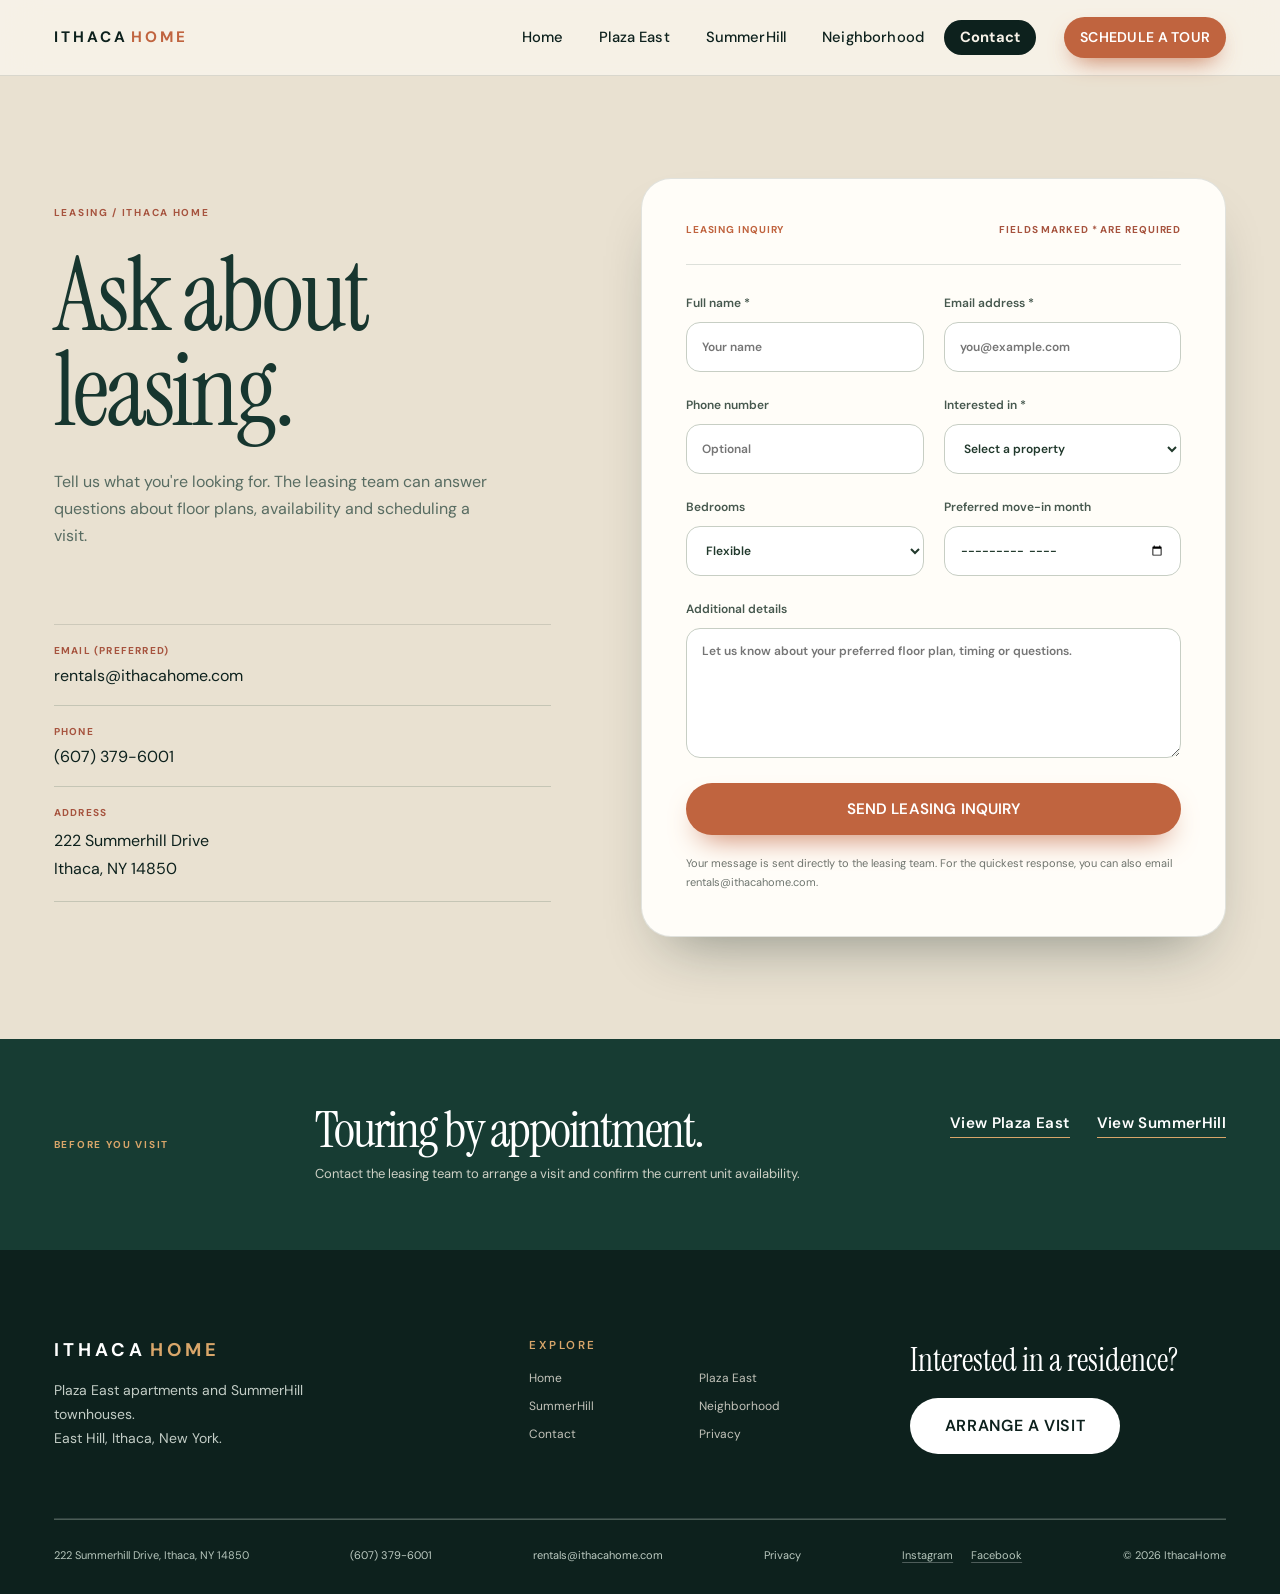
==== commit e7b2150f: "Rewrite FAQ copy in resident-friendly language, fix broken characters, remove header logo icon Co-au" ====
--- a/contact.html
+++ b/contact.html
@@ -1,3 +1,3 @@
 <!DOCTYPE html>
-<html lang="en"><head><meta charset="utf-8"/><meta content="width=device-width, initial-scale=1" name="viewport"/><meta content="#f7f4ef" name="theme-color"/><meta content="Contact IthacaHome leasing to inquire about Plaza East or SummerHill apartments and townhouses or to schedule a tour in Ithaca, NY." name="description"/><title>Contact &amp; Schedule a Tour | IthacaHome</title><link href="https://www.ithacahome.com/contact.html" rel="canonical"/><meta content="website" property="og:type"/><meta content="Contact &amp; Schedule a Tour | IthacaHome" property="og:title"/><meta content="Contact IthacaHome leasing to inquire about Plaza East or SummerHill apartments and townhouses or to schedule a tour in Ithaca, NY." property="og:description"/><meta content="https://www.ithacahome.com/contact.html" property="og:url"/><meta content="https://www.ithacahome.com/assets/plaza-street.webp" property="og:image"/><meta content="summary_large_image" name="twitter:card"/><link href="/assets/favicon.svg" rel="icon" type="image/svg+xml"/><link href="https://fonts.googleapis.com" rel="preconnect"/><link crossorigin="" href="https://fonts.gstatic.com" rel="preconnect"/><link href="https://fonts.googleapis.com/css2?family=DM+Sans:wght@400;500;600;700&amp;family=Manrope:wght@400;500;600;700&amp;family=Instrument+Serif:ital@0;1&amp;display=swap" rel="stylesheet"/><link href="/assets/site.css" rel="stylesheet"/><link href="/assets/v14.css" rel="stylesheet"/><script defer="" src="/assets/site.js"></script><script type="application/ld+json">{"@context":"https://schema.org","@type":"WebPage","name":"Contact & Schedule a Tour | IthacaHome","url":"https://www.ithacahome.com/contact.html","isPartOf":{"@type":"WebSite","name":"IthacaHome","url":"https://www.ithacahome.com"}}</script></head><body data-page="contact"><a class="skip-link" href="#content">Skip to content</a><div aria-hidden="true" class="reading-progress"></div><header class="header" id="header"><div class="header-inner"><a aria-label="IthacaHome home" class="wordmark" href="/"><span aria-hidden="true" class="wordmark-roof"></span><span>ITHACA<span class="wordmark-home">HOME</span></span></a><nav aria-label="Main navigation" class="nav-desktop"><a href="/">Home</a><a href="/plaza-east.html">Plaza East</a><a href="/summerhill.html">SummerHill</a><a href="/neighborhood.html">Neighborhood</a><a href="/contact.html" aria-current="page">Contact</a></nav><a class="nav-action" href="/contact.html">Schedule a tour</a><button aria-controls="nav-mobile" aria-expanded="false" aria-label="Open navigation" class="nav-toggle" id="nav-toggle" type="button"><span></span><span></span></button></div><nav aria-label="Mobile navigation" class="nav-mobile" id="nav-mobile" inert=""><a href="/">Home</a><a href="/plaza-east.html">Plaza East</a><a href="/summerhill.html">SummerHill</a><a href="/neighborhood.html">Neighborhood</a><a href="/contact.html" aria-current="page">Contact</a><a class="mobile-book" href="/contact.html">Schedule a tour</a><div class="mobile-contact"><a href="tel:+16073796001">(607) 379-6001</a><a href="mailto:rentals@ithacahome.com">rentals@ithacahome.com</a><a href="/privacy.html">Privacy</a></div></nav></header><main id="content"><section class="contact-main"><div class="container contact-grid"><div class="contact-heading reveal"><span class="eyebrow">LEASING / ITHACA HOME</span><h1>Ask about leasing.</h1><p>Tell us what you're looking for. The leasing team can answer questions about floor plans, availability and scheduling a visit.</p><div class="contact-direct"><div><span>EMAIL (PREFERRED)</span><a href="mailto:rentals@ithacahome.com">rentals@ithacahome.com</a></div><div><span>PHONE</span><a href="tel:+16073796001">(607) 379-6001</a></div><div><span>ADDRESS</span><p>222 Summerhill Drive<br/>Ithaca, NY 14850</p></div></div></div><div class="form-shell reveal"><div class="form-top"><span>LEASING INQUIRY</span><span>FIELDS MARKED * ARE REQUIRED</span></div><form id="inquiry-form" novalidate=""><div class="form-row"><label>Full name *<input autocomplete="name" minlength="2" name="name" placeholder="Your name" required=""/></label><label>Email address *<input autocomplete="email" name="email" placeholder="you@example.com" required="" type="email"/></label></div><div class="form-row"><label>Phone number<input autocomplete="tel" name="phone" placeholder="Optional" type="tel"/></label><label>Interested in *<select name="property" required=""><option disabled="" selected="" value="">Select a property</option><option value="Plaza East">Plaza East</option><option value="SummerHill">SummerHill</option><option value="Either">Either property</option></select></label></div><div class="form-row"><label>Bedrooms<select name="bedrooms"><option value="">Flexible</option><option value="2">2 bedrooms</option><option value="3">3 bedrooms</option><option value="4">4 bedrooms</option></select></label><label>Preferred move-in month<input name="moveIn" type="month"/></label></div><label class="form-message">Additional details<textarea name="message" placeholder="Let us know about your preferred floor plan, timing or questions." rows="5"></textarea></label><label aria-hidden="true" class="hidden-honeypot">Website<input autocomplete="off" name="website" tabindex="-1"/></label><button class="button button-dark form-submit" type="submit">Send leasing inquiry</button><p aria-live="polite" class="form-feedback" id="form-feedback" role="status"></p><p class="form-note">Your message is sent directly to the leasing team. For the quickest response, you can also email rentals@ithacahome.com.</p></form></div></div></section>
+<html lang="en"><head><meta charset="utf-8"/><meta content="width=device-width, initial-scale=1" name="viewport"/><meta content="#f7f4ef" name="theme-color"/><meta content="Contact IthacaHome leasing to inquire about Plaza East or SummerHill apartments and townhouses or to schedule a tour in Ithaca, NY." name="description"/><title>Contact &amp; Schedule a Tour | IthacaHome</title><link href="https://www.ithacahome.com/contact.html" rel="canonical"/><meta content="website" property="og:type"/><meta content="Contact &amp; Schedule a Tour | IthacaHome" property="og:title"/><meta content="Contact IthacaHome leasing to inquire about Plaza East or SummerHill apartments and townhouses or to schedule a tour in Ithaca, NY." property="og:description"/><meta content="https://www.ithacahome.com/contact.html" property="og:url"/><meta content="https://www.ithacahome.com/assets/plaza-street.webp" property="og:image"/><meta content="summary_large_image" name="twitter:card"/><link href="/assets/favicon.svg" rel="icon" type="image/svg+xml"/><link href="https://fonts.googleapis.com" rel="preconnect"/><link crossorigin="" href="https://fonts.gstatic.com" rel="preconnect"/><link href="https://fonts.googleapis.com/css2?family=DM+Sans:wght@400;500;600;700&amp;family=Manrope:wght@400;500;600;700&amp;family=Instrument+Serif:ital@0;1&amp;display=swap" rel="stylesheet"/><link href="/assets/site.css" rel="stylesheet"/><link href="/assets/v14.css" rel="stylesheet"/><script defer="" src="/assets/site.js"></script><script type="application/ld+json">{"@context":"https://schema.org","@type":"WebPage","name":"Contact & Schedule a Tour | IthacaHome","url":"https://www.ithacahome.com/contact.html","isPartOf":{"@type":"WebSite","name":"IthacaHome","url":"https://www.ithacahome.com"}}</script></head><body data-page="contact"><a class="skip-link" href="#content">Skip to content</a><div aria-hidden="true" class="reading-progress"></div><header class="header" id="header"><div class="header-inner"><a aria-label="IthacaHome home" class="wordmark" href="/"><span>ITHACA<span class="wordmark-home">HOME</span></span></a><nav aria-label="Main navigation" class="nav-desktop"><a href="/">Home</a><a href="/plaza-east.html">Plaza East</a><a href="/summerhill.html">SummerHill</a><a href="/neighborhood.html">Neighborhood</a><a href="/contact.html" aria-current="page">Contact</a></nav><a class="nav-action" href="/contact.html">Schedule a tour</a><button aria-controls="nav-mobile" aria-expanded="false" aria-label="Open navigation" class="nav-toggle" id="nav-toggle" type="button"><span></span><span></span></button></div><nav aria-label="Mobile navigation" class="nav-mobile" id="nav-mobile" inert=""><a href="/">Home</a><a href="/plaza-east.html">Plaza East</a><a href="/summerhill.html">SummerHill</a><a href="/neighborhood.html">Neighborhood</a><a href="/contact.html" aria-current="page">Contact</a><a class="mobile-book" href="/contact.html">Schedule a tour</a><div class="mobile-contact"><a href="tel:+16073796001">(607) 379-6001</a><a href="mailto:rentals@ithacahome.com">rentals@ithacahome.com</a><a href="/privacy.html">Privacy</a></div></nav></header><main id="content"><section class="contact-main"><div class="container contact-grid"><div class="contact-heading reveal"><span class="eyebrow">LEASING / ITHACA HOME</span><h1>Ask about leasing.</h1><p>Tell us what you're looking for. The leasing team can answer questions about floor plans, availability and scheduling a visit.</p><div class="contact-direct"><div><span>EMAIL (PREFERRED)</span><a href="mailto:rentals@ithacahome.com">rentals@ithacahome.com</a></div><div><span>PHONE</span><a href="tel:+16073796001">(607) 379-6001</a></div><div><span>ADDRESS</span><p>222 Summerhill Drive<br/>Ithaca, NY 14850</p></div></div></div><div class="form-shell reveal"><div class="form-top"><span>LEASING INQUIRY</span><span>FIELDS MARKED * ARE REQUIRED</span></div><form id="inquiry-form" novalidate=""><div class="form-row"><label>Full name *<input autocomplete="name" minlength="2" name="name" placeholder="Your name" required=""/></label><label>Email address *<input autocomplete="email" name="email" placeholder="you@example.com" required="" type="email"/></label></div><div class="form-row"><label>Phone number<input autocomplete="tel" name="phone" placeholder="Optional" type="tel"/></label><label>Interested in *<select name="property" required=""><option disabled="" selected="" value="">Select a property</option><option value="Plaza East">Plaza East</option><option value="SummerHill">SummerHill</option><option value="Either">Either property</option></select></label></div><div class="form-row"><label>Bedrooms<select name="bedrooms"><option value="">Flexible</option><option value="2">2 bedrooms</option><option value="3">3 bedrooms</option><option value="4">4 bedrooms</option></select></label><label>Preferred move-in month<input name="moveIn" type="month"/></label></div><label class="form-message">Additional details<textarea name="message" placeholder="Let us know about your preferred floor plan, timing or questions." rows="5"></textarea></label><label aria-hidden="true" class="hidden-honeypot">Website<input autocomplete="off" name="website" tabindex="-1"/></label><button class="button button-dark form-submit" type="submit">Send leasing inquiry</button><p aria-live="polite" class="form-feedback" id="form-feedback" role="status"></p><p class="form-note">Your message is sent directly to the leasing team. For the quickest response, you can also email rentals@ithacahome.com.</p></form></div></div></section>
 <section class="contact-bottom"><div class="container contact-bottom-grid"><span class="eyebrow">BEFORE YOU VISIT</span><div><h2>Touring by appointment.</h2><p>Contact the leasing team to arrange a visit and confirm the current unit availability.</p></div><a class="quiet-link" href="/plaza-east.html">View Plaza East</a><a class="quiet-link" href="/summerhill.html">View SummerHill</a></div></section></main><footer class="footer"><div class="container"><div class="footer-top"><div><a class="footer-brand" href="/">ITHACA<span>HOME</span></a><p>Plaza East apartments and SummerHill townhouses.<br/>East Hill, Ithaca, New York.</p></div><nav aria-label="Footer navigation" class="footer-nav"><span>EXPLORE</span><div><a href="/">Home</a><a href="/plaza-east.html">Plaza East</a><a href="/summerhill.html">SummerHill</a><a href="/neighborhood.html">Neighborhood</a><a href="/contact.html">Contact</a><a href="/privacy.html">Privacy</a></div></nav><div class="footer-cta"><p>Interested in a residence?</p><a class="button button-cream" href="/contact.html">Arrange a visit</a></div></div><div class="footer-bottom"><span>222 Summerhill Drive, Ithaca, NY 14850</span><a href="tel:+16073796001">(607) 379-6001</a><a href="mailto:rentals@ithacahome.com">rentals@ithacahome.com</a><a href="/privacy.html">Privacy</a><div class="footer-social" aria-label="Follow IthacaHome"><a href="https://www.instagram.com/ithacahomeny/" rel="noopener noreferrer" target="_blank">Instagram</a><a href="https://www.facebook.com/profile.php?id=61592656851045" rel="noopener noreferrer" target="_blank">Facebook</a></div><span>© <span id="year">2026</span> IthacaHome</span></div></div></footer><dialog aria-label="Property image viewer" class="lightbox" id="lightbox"><div class="lightbox-top"><span id="lightbox-count">01 / 12</span><button aria-label="Close gallery" class="lightbox-close" type="button">Close</button></div><div class="lightbox-stage"><button aria-label="Previous photo" class="lightbox-prev" type="button">Previous</button><figure><img alt="" id="lightbox-img"/><figcaption id="lightbox-caption"></figcaption></figure><button aria-label="Next photo" class="lightbox-next" type="button">Next</button></div></dialog></body></html>
--- a/assets/v14.css
+++ b/assets/v14.css
@@ -21,6 +21,7 @@
 .header{height:76px;background:rgba(246,241,231,.82);-webkit-backdrop-filter:saturate(1.4) blur(18px);backdrop-filter:saturate(1.4) blur(18px);border-bottom:1px solid var(--x-line);transition:background .4s,height .4s var(--x-ease),box-shadow .4s}
 .header.is-condensed{height:64px;box-shadow:0 14px 40px -24px rgba(13,33,29,.5)}
 .header-inner{width:min(100% - var(--x-pad)*2,var(--x-max));max-width:none;margin-inline:auto;padding:0;display:flex;align-items:center;gap:28px;height:100%}
+.wordmark-roof{display:none!important}
 .wordmark{display:flex;align-items:center;gap:10px;font:700 .95rem/1 var(--font);letter-spacing:.2em;color:var(--x-ink);margin-right:auto}
 .wordmark-home{color:var(--x-clay);font-weight:700}
 .nav-desktop{display:flex;gap:4px;align-items:center}
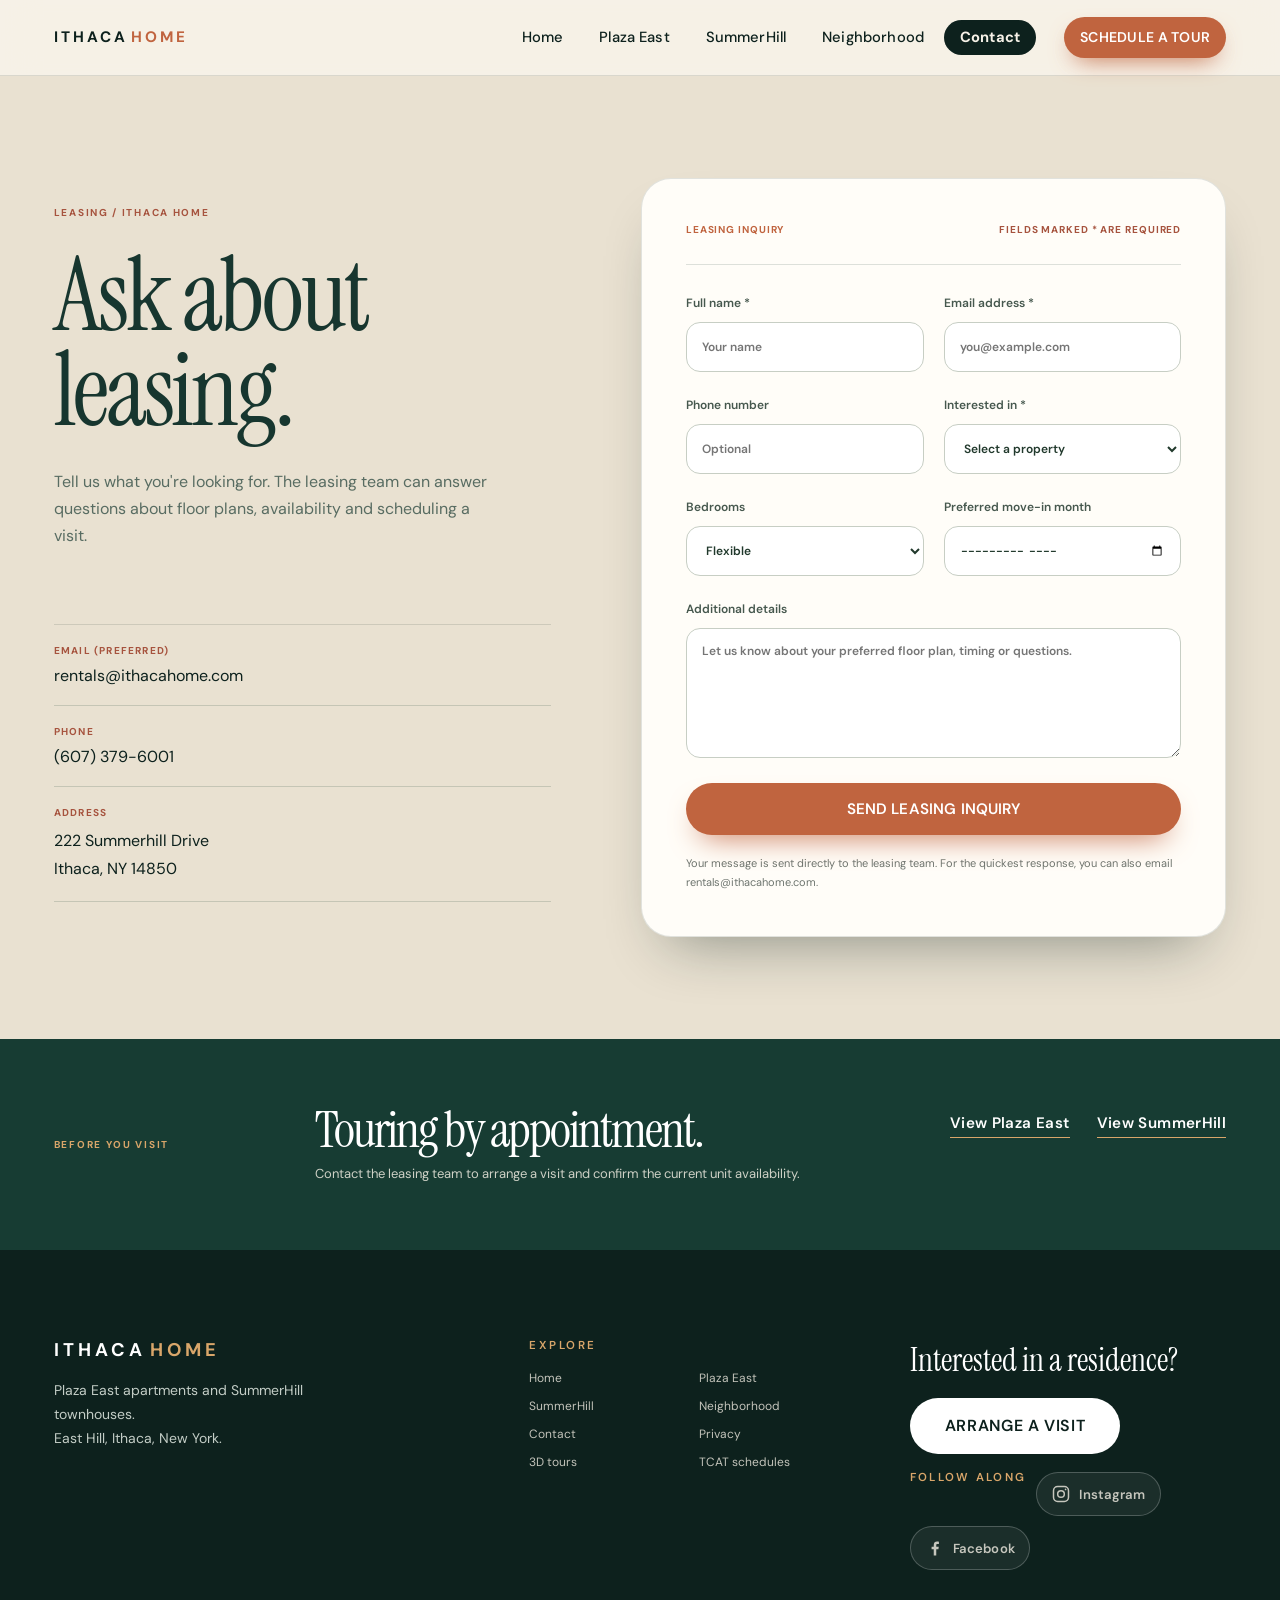
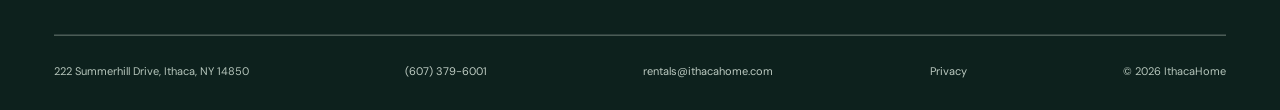
==== commit 2f360488: "Refresh homepage content from original site, expand resident voices, and improve social accessibilit" ====
--- a/contact.html
+++ b/contact.html
@@ -1,3 +1,3 @@
 <!DOCTYPE html>
-<html lang="en"><head><meta charset="utf-8"/><meta content="width=device-width, initial-scale=1" name="viewport"/><meta content="#f7f4ef" name="theme-color"/><meta content="Contact IthacaHome leasing to inquire about Plaza East or SummerHill apartments and townhouses or to schedule a tour in Ithaca, NY." name="description"/><title>Contact &amp; Schedule a Tour | IthacaHome</title><link href="https://www.ithacahome.com/contact.html" rel="canonical"/><meta content="website" property="og:type"/><meta content="Contact &amp; Schedule a Tour | IthacaHome" property="og:title"/><meta content="Contact IthacaHome leasing to inquire about Plaza East or SummerHill apartments and townhouses or to schedule a tour in Ithaca, NY." property="og:description"/><meta content="https://www.ithacahome.com/contact.html" property="og:url"/><meta content="https://www.ithacahome.com/assets/plaza-street.webp" property="og:image"/><meta content="summary_large_image" name="twitter:card"/><link href="/assets/favicon.svg" rel="icon" type="image/svg+xml"/><link href="https://fonts.googleapis.com" rel="preconnect"/><link crossorigin="" href="https://fonts.gstatic.com" rel="preconnect"/><link href="https://fonts.googleapis.com/css2?family=DM+Sans:wght@400;500;600;700&amp;family=Manrope:wght@400;500;600;700&amp;family=Instrument+Serif:ital@0;1&amp;display=swap" rel="stylesheet"/><link href="/assets/site.css" rel="stylesheet"/><link href="/assets/v14.css" rel="stylesheet"/><script defer="" src="/assets/site.js"></script><script type="application/ld+json">{"@context":"https://schema.org","@type":"WebPage","name":"Contact & Schedule a Tour | IthacaHome","url":"https://www.ithacahome.com/contact.html","isPartOf":{"@type":"WebSite","name":"IthacaHome","url":"https://www.ithacahome.com"}}</script></head><body data-page="contact"><a class="skip-link" href="#content">Skip to content</a><div aria-hidden="true" class="reading-progress"></div><header class="header" id="header"><div class="header-inner"><a aria-label="IthacaHome home" class="wordmark" href="/"><span>ITHACA<span class="wordmark-home">HOME</span></span></a><nav aria-label="Main navigation" class="nav-desktop"><a href="/">Home</a><a href="/plaza-east.html">Plaza East</a><a href="/summerhill.html">SummerHill</a><a href="/neighborhood.html">Neighborhood</a><a href="/contact.html" aria-current="page">Contact</a></nav><a class="nav-action" href="/contact.html">Schedule a tour</a><button aria-controls="nav-mobile" aria-expanded="false" aria-label="Open navigation" class="nav-toggle" id="nav-toggle" type="button"><span></span><span></span></button></div><nav aria-label="Mobile navigation" class="nav-mobile" id="nav-mobile" inert=""><a href="/">Home</a><a href="/plaza-east.html">Plaza East</a><a href="/summerhill.html">SummerHill</a><a href="/neighborhood.html">Neighborhood</a><a href="/contact.html" aria-current="page">Contact</a><a class="mobile-book" href="/contact.html">Schedule a tour</a><div class="mobile-contact"><a href="tel:+16073796001">(607) 379-6001</a><a href="mailto:rentals@ithacahome.com">rentals@ithacahome.com</a><a href="/privacy.html">Privacy</a></div></nav></header><main id="content"><section class="contact-main"><div class="container contact-grid"><div class="contact-heading reveal"><span class="eyebrow">LEASING / ITHACA HOME</span><h1>Ask about leasing.</h1><p>Tell us what you're looking for. The leasing team can answer questions about floor plans, availability and scheduling a visit.</p><div class="contact-direct"><div><span>EMAIL (PREFERRED)</span><a href="mailto:rentals@ithacahome.com">rentals@ithacahome.com</a></div><div><span>PHONE</span><a href="tel:+16073796001">(607) 379-6001</a></div><div><span>ADDRESS</span><p>222 Summerhill Drive<br/>Ithaca, NY 14850</p></div></div></div><div class="form-shell reveal"><div class="form-top"><span>LEASING INQUIRY</span><span>FIELDS MARKED * ARE REQUIRED</span></div><form id="inquiry-form" novalidate=""><div class="form-row"><label>Full name *<input autocomplete="name" minlength="2" name="name" placeholder="Your name" required=""/></label><label>Email address *<input autocomplete="email" name="email" placeholder="you@example.com" required="" type="email"/></label></div><div class="form-row"><label>Phone number<input autocomplete="tel" name="phone" placeholder="Optional" type="tel"/></label><label>Interested in *<select name="property" required=""><option disabled="" selected="" value="">Select a property</option><option value="Plaza East">Plaza East</option><option value="SummerHill">SummerHill</option><option value="Either">Either property</option></select></label></div><div class="form-row"><label>Bedrooms<select name="bedrooms"><option value="">Flexible</option><option value="2">2 bedrooms</option><option value="3">3 bedrooms</option><option value="4">4 bedrooms</option></select></label><label>Preferred move-in month<input name="moveIn" type="month"/></label></div><label class="form-message">Additional details<textarea name="message" placeholder="Let us know about your preferred floor plan, timing or questions." rows="5"></textarea></label><label aria-hidden="true" class="hidden-honeypot">Website<input autocomplete="off" name="website" tabindex="-1"/></label><button class="button button-dark form-submit" type="submit">Send leasing inquiry</button><p aria-live="polite" class="form-feedback" id="form-feedback" role="status"></p><p class="form-note">Your message is sent directly to the leasing team. For the quickest response, you can also email rentals@ithacahome.com.</p></form></div></div></section>
-<section class="contact-bottom"><div class="container contact-bottom-grid"><span class="eyebrow">BEFORE YOU VISIT</span><div><h2>Touring by appointment.</h2><p>Contact the leasing team to arrange a visit and confirm the current unit availability.</p></div><a class="quiet-link" href="/plaza-east.html">View Plaza East</a><a class="quiet-link" href="/summerhill.html">View SummerHill</a></div></section></main><footer class="footer"><div class="container"><div class="footer-top"><div><a class="footer-brand" href="/">ITHACA<span>HOME</span></a><p>Plaza East apartments and SummerHill townhouses.<br/>East Hill, Ithaca, New York.</p></div><nav aria-label="Footer navigation" class="footer-nav"><span>EXPLORE</span><div><a href="/">Home</a><a href="/plaza-east.html">Plaza East</a><a href="/summerhill.html">SummerHill</a><a href="/neighborhood.html">Neighborhood</a><a href="/contact.html">Contact</a><a href="/privacy.html">Privacy</a></div></nav><div class="footer-cta"><p>Interested in a residence?</p><a class="button button-cream" href="/contact.html">Arrange a visit</a></div></div><div class="footer-bottom"><span>222 Summerhill Drive, Ithaca, NY 14850</span><a href="tel:+16073796001">(607) 379-6001</a><a href="mailto:rentals@ithacahome.com">rentals@ithacahome.com</a><a href="/privacy.html">Privacy</a><div class="footer-social" aria-label="Follow IthacaHome"><a href="https://www.instagram.com/ithacahomeny/" rel="noopener noreferrer" target="_blank">Instagram</a><a href="https://www.facebook.com/profile.php?id=61592656851045" rel="noopener noreferrer" target="_blank">Facebook</a></div><span>© <span id="year">2026</span> IthacaHome</span></div></div></footer><dialog aria-label="Property image viewer" class="lightbox" id="lightbox"><div class="lightbox-top"><span id="lightbox-count">01 / 12</span><button aria-label="Close gallery" class="lightbox-close" type="button">Close</button></div><div class="lightbox-stage"><button aria-label="Previous photo" class="lightbox-prev" type="button">Previous</button><figure><img alt="" id="lightbox-img"/><figcaption id="lightbox-caption"></figcaption></figure><button aria-label="Next photo" class="lightbox-next" type="button">Next</button></div></dialog></body></html>+<html lang="en"><head><meta charset="utf-8"/><meta content="width=device-width, initial-scale=1" name="viewport"/><meta content="#f7f4ef" name="theme-color"/><meta content="Contact IthacaHome leasing to inquire about Plaza East or SummerHill apartments and townhouses or to schedule a tour in Ithaca, NY." name="description"/><title>Contact &amp; Schedule a Tour | IthacaHome</title><link href="https://www.ithacahome.com/contact.html" rel="canonical"/><meta content="website" property="og:type"/><meta content="Contact &amp; Schedule a Tour | IthacaHome" property="og:title"/><meta content="Contact IthacaHome leasing to inquire about Plaza East or SummerHill apartments and townhouses or to schedule a tour in Ithaca, NY." property="og:description"/><meta content="https://www.ithacahome.com/contact.html" property="og:url"/><meta content="https://www.ithacahome.com/assets/plaza-street.webp" property="og:image"/><meta content="summary_large_image" name="twitter:card"/><link href="/assets/favicon.svg" rel="icon" type="image/svg+xml"/><link href="https://fonts.googleapis.com" rel="preconnect"/><link crossorigin="" href="https://fonts.gstatic.com" rel="preconnect"/><link href="https://fonts.googleapis.com/css2?family=DM+Sans:wght@400;500;600;700&amp;family=Manrope:wght@400;500;600;700&amp;family=Instrument+Serif:ital@0;1&amp;display=swap" rel="stylesheet"/><link href="/assets/site.css" rel="stylesheet"/><link href="/assets/v14.css" rel="stylesheet"/><script defer="" src="/assets/site.js"></script><script type="application/ld+json">{"@context":"https://schema.org","@type":"WebPage","name":"Contact & Schedule a Tour | IthacaHome","url":"https://www.ithacahome.com/contact.html","isPartOf":{"@type":"WebSite","name":"IthacaHome","url":"https://www.ithacahome.com"}}</script></head><body data-page="contact"><a class="skip-link" href="#content">Skip to content</a><div aria-hidden="true" class="reading-progress"></div><header class="header" id="header"><div class="header-inner"><a aria-label="IthacaHome home" class="wordmark" href="/"><span>ITHACA<span class="wordmark-home">HOME</span></span></a><nav aria-label="Main navigation" class="nav-desktop"><a href="/">Home</a><a href="/plaza-east.html">Plaza East</a><a href="/summerhill.html">SummerHill</a><a href="/neighborhood.html">Neighborhood</a><a href="/contact.html" aria-current="page">Contact</a></nav><a class="nav-action" href="/contact.html">Schedule a tour</a><button aria-controls="nav-mobile" aria-expanded="false" aria-label="Open navigation" class="nav-toggle" id="nav-toggle" type="button"><span></span><span></span></button></div><nav aria-label="Mobile navigation" class="nav-mobile" id="nav-mobile" inert=""><a href="/">Home</a><a href="/plaza-east.html">Plaza East</a><a href="/summerhill.html">SummerHill</a><a href="/neighborhood.html">Neighborhood</a><a href="/contact.html" aria-current="page">Contact</a><a class="mobile-book" href="/contact.html">Schedule a tour</a><div class="mobile-contact"><a href="tel:+16073796001">(607) 379-6001</a><a href="mailto:rentals@ithacahome.com">rentals@ithacahome.com</a><a href="/privacy.html">Privacy</a><div aria-label="Follow IthacaHome" class="mobile-social" role="group"><a aria-label="Follow IthacaHome on Instagram (opens in a new tab)" class="social-btn" href="https://www.instagram.com/ithacahomeny/" rel="noopener noreferrer" target="_blank"><svg aria-hidden="true" viewBox="0 0 24 24" width="20" height="20" fill="none" stroke="currentColor" stroke-width="1.8" stroke-linecap="round" stroke-linejoin="round"><rect x="3" y="3" width="18" height="18" rx="5"/><circle cx="12" cy="12" r="4"/><circle cx="17.5" cy="6.5" r="1" fill="currentColor" stroke="none"/></svg><span>Instagram</span></a><a aria-label="Follow IthacaHome on Facebook (opens in a new tab)" class="social-btn" href="https://www.facebook.com/profile.php?id=61592656851045" rel="noopener noreferrer" target="_blank"><svg aria-hidden="true" viewBox="0 0 24 24" width="20" height="20" fill="currentColor"><path d="M13.5 21v-7.5h2.6l.4-3h-3V8.6c0-.9.3-1.5 1.6-1.5h1.6V4.4c-.3 0-1.2-.1-2.3-.1-2.3 0-3.9 1.4-3.9 4v2.2H7.9v3h2.6V21z"/></svg><span>Facebook</span></a></div></div></nav></header><main id="content"><section class="contact-main"><div class="container contact-grid"><div class="contact-heading reveal"><span class="eyebrow">LEASING / ITHACA HOME</span><h1>Ask about leasing.</h1><p>Tell us what you're looking for. The leasing team can answer questions about floor plans, availability and scheduling a visit.</p><div class="contact-direct"><div><span>EMAIL (PREFERRED)</span><a href="mailto:rentals@ithacahome.com">rentals@ithacahome.com</a></div><div><span>PHONE</span><a href="tel:+16073796001">(607) 379-6001</a></div><div><span>ADDRESS</span><p>222 Summerhill Drive<br/>Ithaca, NY 14850</p></div></div></div><div class="form-shell reveal"><div class="form-top"><span>LEASING INQUIRY</span><span>FIELDS MARKED * ARE REQUIRED</span></div><form id="inquiry-form" novalidate=""><div class="form-row"><label>Full name *<input autocomplete="name" minlength="2" name="name" placeholder="Your name" required=""/></label><label>Email address *<input autocomplete="email" name="email" placeholder="you@example.com" required="" type="email"/></label></div><div class="form-row"><label>Phone number<input autocomplete="tel" name="phone" placeholder="Optional" type="tel"/></label><label>Interested in *<select name="property" required=""><option disabled="" selected="" value="">Select a property</option><option value="Plaza East">Plaza East</option><option value="SummerHill">SummerHill</option><option value="Either">Either property</option></select></label></div><div class="form-row"><label>Bedrooms<select name="bedrooms"><option value="">Flexible</option><option value="2">2 bedrooms</option><option value="3">3 bedrooms</option><option value="4">4 bedrooms</option></select></label><label>Preferred move-in month<input name="moveIn" type="month"/></label></div><label class="form-message">Additional details<textarea name="message" placeholder="Let us know about your preferred floor plan, timing or questions." rows="5"></textarea></label><label aria-hidden="true" class="hidden-honeypot">Website<input autocomplete="off" name="website" tabindex="-1"/></label><button class="button button-dark form-submit" type="submit">Send leasing inquiry</button><p aria-live="polite" class="form-feedback" id="form-feedback" role="status"></p><p class="form-note">Your message is sent directly to the leasing team. For the quickest response, you can also email rentals@ithacahome.com.</p></form></div></div></section>
+<section class="contact-bottom"><div class="container contact-bottom-grid"><span class="eyebrow">BEFORE YOU VISIT</span><div><h2>Touring by appointment.</h2><p>Contact the leasing team to arrange a visit and confirm the current unit availability.</p></div><a class="quiet-link" href="/plaza-east.html">View Plaza East</a><a class="quiet-link" href="/summerhill.html">View SummerHill</a></div></section></main><footer class="footer"><div class="container"><div class="footer-top"><div><a class="footer-brand" href="/">ITHACA<span>HOME</span></a><p>Plaza East apartments and SummerHill townhouses.<br/>East Hill, Ithaca, New York.</p></div><nav aria-label="Footer navigation" class="footer-nav"><span>EXPLORE</span><div><a href="/">Home</a><a href="/plaza-east.html">Plaza East</a><a href="/summerhill.html">SummerHill</a><a href="/neighborhood.html">Neighborhood</a><a href="/contact.html">Contact</a><a href="/privacy.html">Privacy</a><a href="https://www.apartments.com/plaza-east-summerhill-townhouses-ithaca-ny/przvhlr/#3dtours" rel="noopener noreferrer" target="_blank">3D tours</a><a href="https://tcatbus.com/bus-schedules/" rel="noopener noreferrer" target="_blank">TCAT schedules</a></div></nav><div class="footer-cta"><p>Interested in a residence?</p><a class="button button-cream" href="/contact.html">Arrange a visit</a><div aria-label="Follow IthacaHome" class="footer-follow" role="group"><span>Follow along</span><a aria-label="Follow IthacaHome on Instagram (opens in a new tab)" class="social-btn" href="https://www.instagram.com/ithacahomeny/" rel="noopener noreferrer" target="_blank"><svg aria-hidden="true" viewBox="0 0 24 24" width="20" height="20" fill="none" stroke="currentColor" stroke-width="1.8" stroke-linecap="round" stroke-linejoin="round"><rect x="3" y="3" width="18" height="18" rx="5"/><circle cx="12" cy="12" r="4"/><circle cx="17.5" cy="6.5" r="1" fill="currentColor" stroke="none"/></svg><span>Instagram</span></a><a aria-label="Follow IthacaHome on Facebook (opens in a new tab)" class="social-btn" href="https://www.facebook.com/profile.php?id=61592656851045" rel="noopener noreferrer" target="_blank"><svg aria-hidden="true" viewBox="0 0 24 24" width="20" height="20" fill="currentColor"><path d="M13.5 21v-7.5h2.6l.4-3h-3V8.6c0-.9.3-1.5 1.6-1.5h1.6V4.4c-.3 0-1.2-.1-2.3-.1-2.3 0-3.9 1.4-3.9 4v2.2H7.9v3h2.6V21z"/></svg><span>Facebook</span></a></div></div></div><div class="footer-bottom"><span>222 Summerhill Drive, Ithaca, NY 14850</span><a href="tel:+16073796001">(607) 379-6001</a><a href="mailto:rentals@ithacahome.com">rentals@ithacahome.com</a><a href="/privacy.html">Privacy</a><span>© <span id="year">2026</span> IthacaHome</span></div></div></footer><dialog aria-label="Property image viewer" class="lightbox" id="lightbox"><div class="lightbox-top"><span id="lightbox-count">01 / 12</span><button aria-label="Close gallery" class="lightbox-close" type="button">Close</button></div><div class="lightbox-stage"><button aria-label="Previous photo" class="lightbox-prev" type="button">Previous</button><figure><img alt="" id="lightbox-img"/><figcaption id="lightbox-caption"></figcaption></figure><button aria-label="Next photo" class="lightbox-next" type="button">Next</button></div></dialog></body></html>
--- a/assets/v14.css
+++ b/assets/v14.css
@@ -351,3 +351,45 @@
   .x-ticker-track,.x-hero-media img,.x-kicker,.x-hero h1,.x-lead,.x-actions,.x-facts{animation:none!important}
   html{scroll-behavior:auto}
 }
+
+
+/* ---------- Accessible socials ---------- */
+.footer-follow{display:grid;gap:12px;margin-top:18px}
+.footer-follow>span{font:600 .72rem/1 var(--font);letter-spacing:.2em;text-transform:uppercase;color:var(--x-gold)}
+.footer-follow,.mobile-social{display:flex;flex-wrap:wrap;gap:10px}
+.social-btn{display:inline-flex;align-items:center;gap:8px;min-height:44px;padding:10px 14px;border-radius:999px;border:1px solid rgba(255,255,255,.22);background:rgba(255,255,255,.06);color:#fff;font:600 .82rem/1 var(--font);letter-spacing:.01em;transition:background .25s,color .25s,border-color .25s,transform .25s}
+.social-btn:hover{background:#fff;color:var(--x-ink);border-color:#fff;transform:translateY(-2px)}
+.social-btn:focus-visible{outline:2px solid var(--x-gold);outline-offset:2px;background:#fff;color:var(--x-ink);border-color:#fff}
+.social-btn svg{flex:none}
+.mobile-social{margin-top:12px;padding-top:12px;border-top:1px solid rgba(255,255,255,.18)}
+@media (max-width:700px){
+  .footer-follow{display:grid}
+  .footer-follow .social-btn,.mobile-social .social-btn{flex:1 1 100%;justify-content:center}
+}
+
+
+/* ---------- Resident voices ---------- */
+.x-voices{background:var(--x-ink);color:var(--x-cream);padding:clamp(72px,10vw,140px) 0;position:relative;overflow:hidden}
+.x-voices::before{content:"";position:absolute;left:-10%;top:-30%;width:640px;height:640px;border-radius:50%;background:radial-gradient(circle,rgba(217,166,106,.18),transparent 70%)}
+.x-voices-head{position:relative;display:grid;gap:16px;margin-bottom:clamp(32px,5vw,60px);max-width:820px}
+.x-voices-head .x-eyebrow{color:var(--x-gold)}
+.x-voices-head h2{margin:0;color:#fff;font-size:clamp(2.6rem,6vw,5.4rem);line-height:.98}
+.x-voices-head h2 em{color:var(--x-gold)}
+.x-voices-head p{margin:0;color:rgba(246,241,231,.75);font-size:1.08rem}
+.x-voices-grid{position:relative;display:grid;grid-template-columns:repeat(2,1fr);gap:clamp(14px,2vw,24px)}
+.x-quote{margin:0;padding:clamp(24px,3vw,40px);border-radius:26px;background:rgba(255,255,255,.06);border:1px solid rgba(255,255,255,.14);display:flex;flex-direction:column;gap:22px;justify-content:space-between;transition:transform .5s var(--x-ease),background .3s}
+.x-quote:hover{transform:translateY(-5px);background:rgba(255,255,255,.1)}
+.x-quote blockquote{margin:0;font:400 clamp(1.25rem,1.9vw,1.55rem)/1.45 var(--font);color:#fff}
+.x-quote-lead{grid-row:span 2;background:var(--x-clay);border-color:transparent;position:relative;overflow:hidden}
+.x-quote-lead:hover{background:var(--x-clay-d)}
+.x-quote-lead blockquote{font:400 clamp(1.8rem,3.3vw,3rem)/1.2 var(--display);letter-spacing:-.01em;position:relative}
+.x-quote-mark{font:400 9rem/.6 var(--display);color:rgba(255,255,255,.35);height:56px}
+.x-stars{color:var(--x-gold);letter-spacing:.08em;font:700 .78rem/1 var(--font);text-transform:uppercase}
+.x-quote figcaption{display:flex;flex-direction:column;gap:4px}
+.x-quote figcaption b{font:600 .95rem/1 var(--font);letter-spacing:.08em;text-transform:uppercase;color:#fff}
+.x-quote figcaption span{font-size:.85rem;color:rgba(246,241,231,.72)}
+.x-voice-stats{grid-column:1/-1;display:grid;grid-template-columns:repeat(3,1fr);border-top:1px solid rgba(255,255,255,.16);margin-top:clamp(10px,2vw,24px)}
+.x-voice-stats div{padding:28px 28px 0 0;display:grid;gap:8px;align-content:start}
+.x-voice-stats strong{font:400 clamp(2.4rem,4.4vw,3.8rem)/1 var(--display);color:var(--x-gold)}
+.x-voice-stats span{color:rgba(246,241,231,.8);line-height:1.5;max-width:30ch}
+@media (max-width:900px){.x-voices-grid{grid-template-columns:1fr}.x-quote-lead{grid-row:auto}.x-voice-stats{grid-template-columns:1fr}.x-voice-stats div{padding:22px 0 0}}
